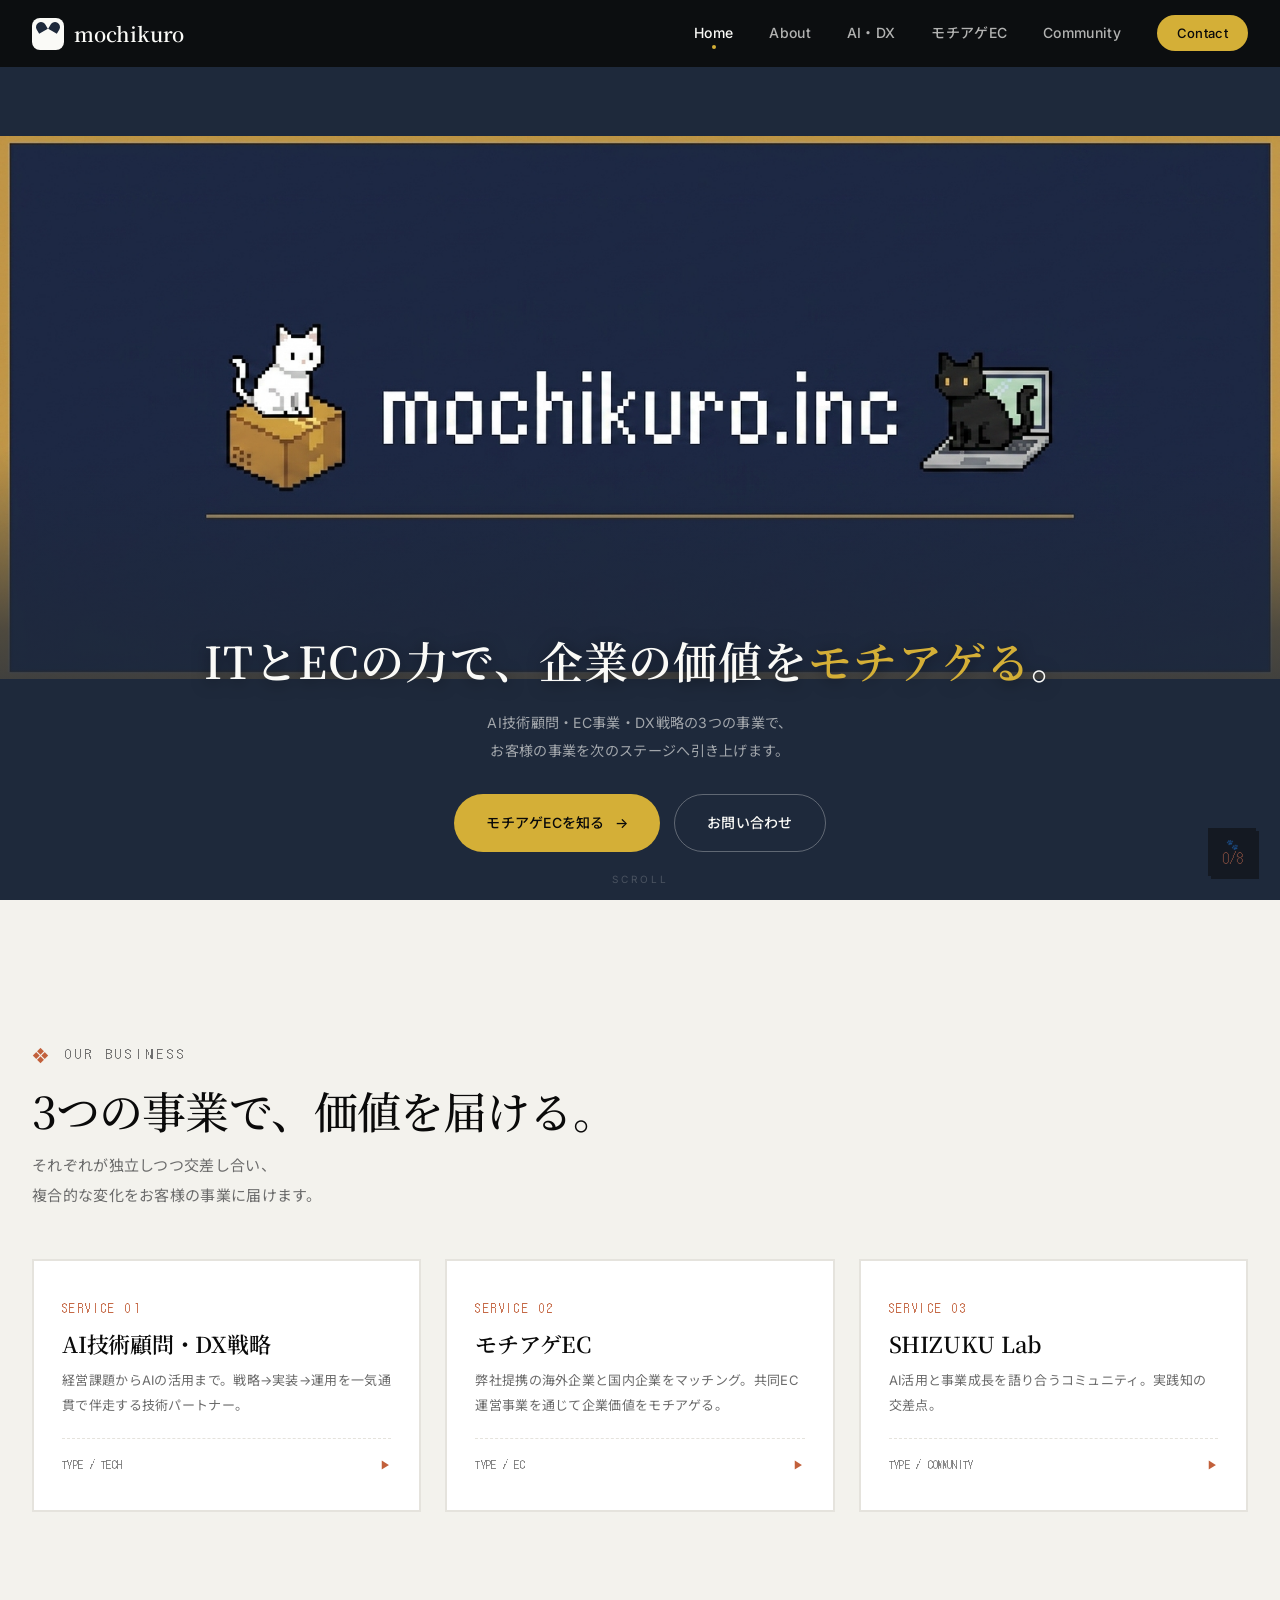
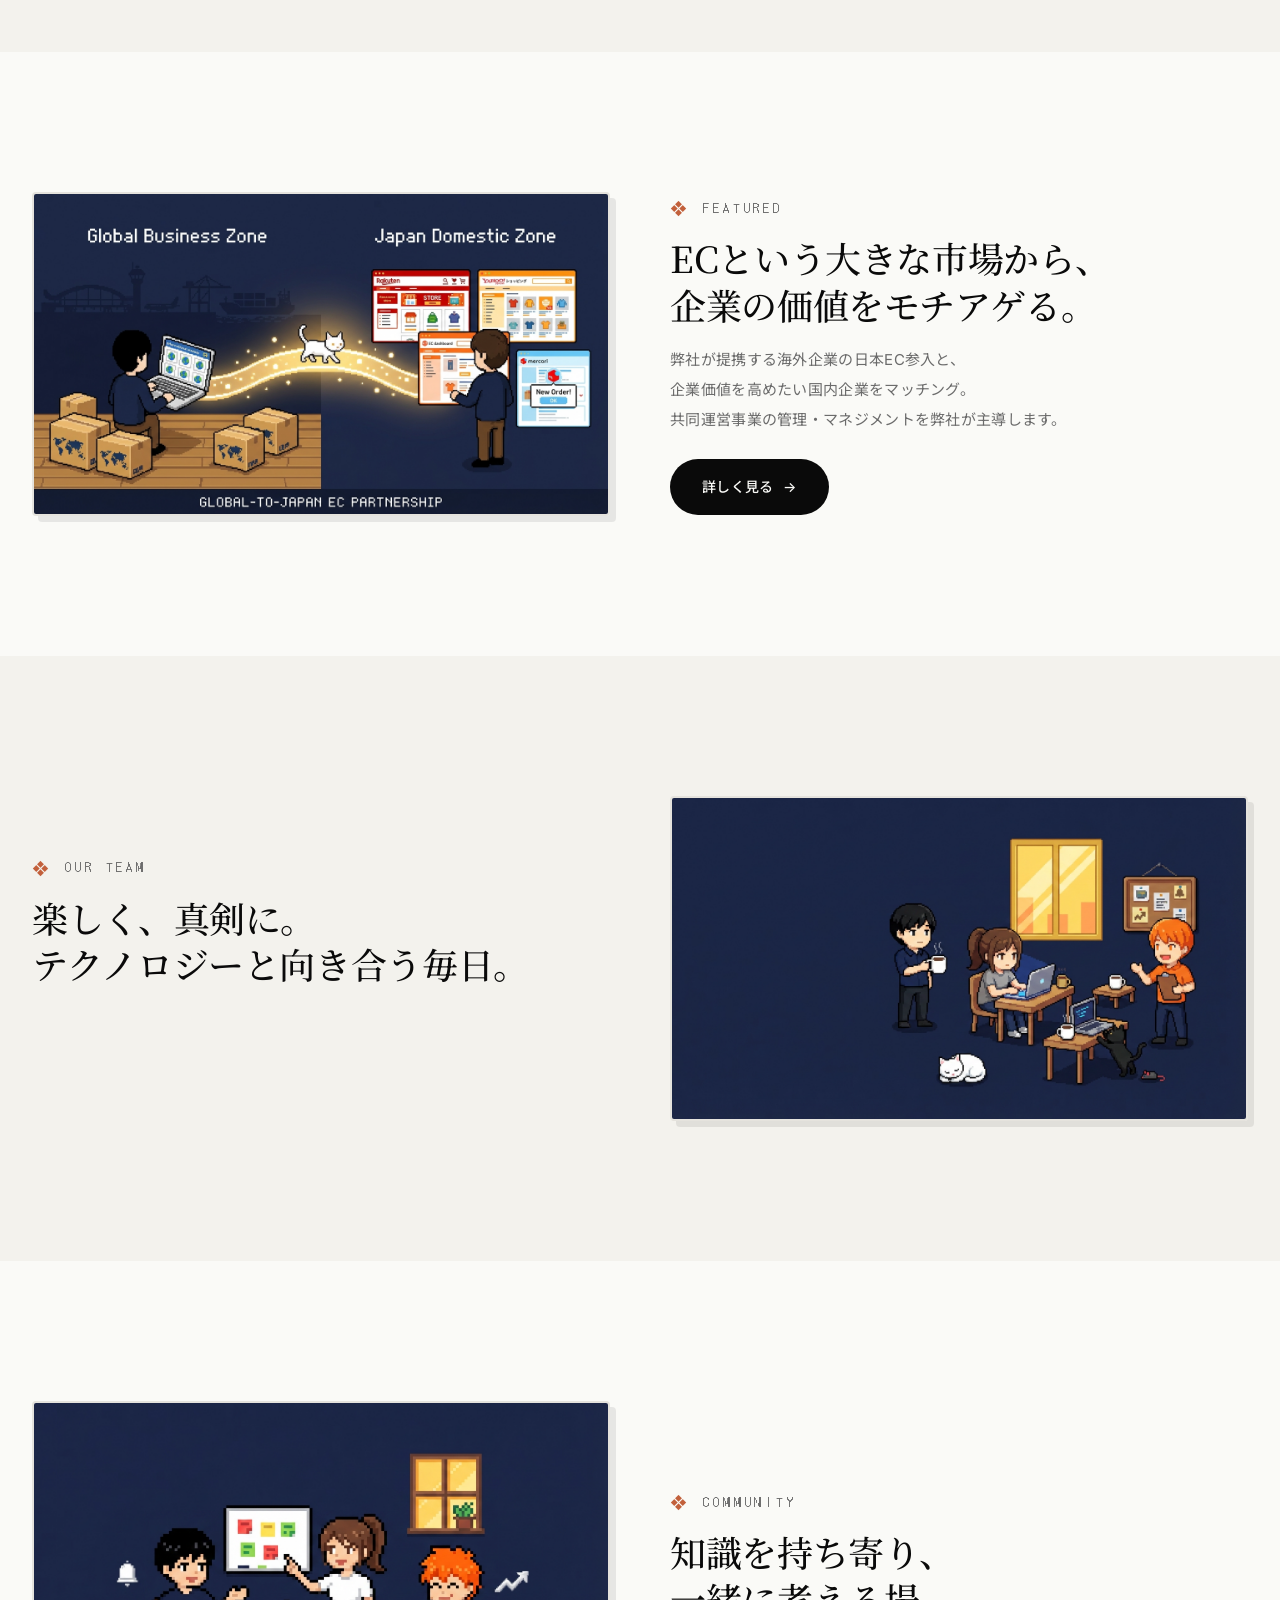
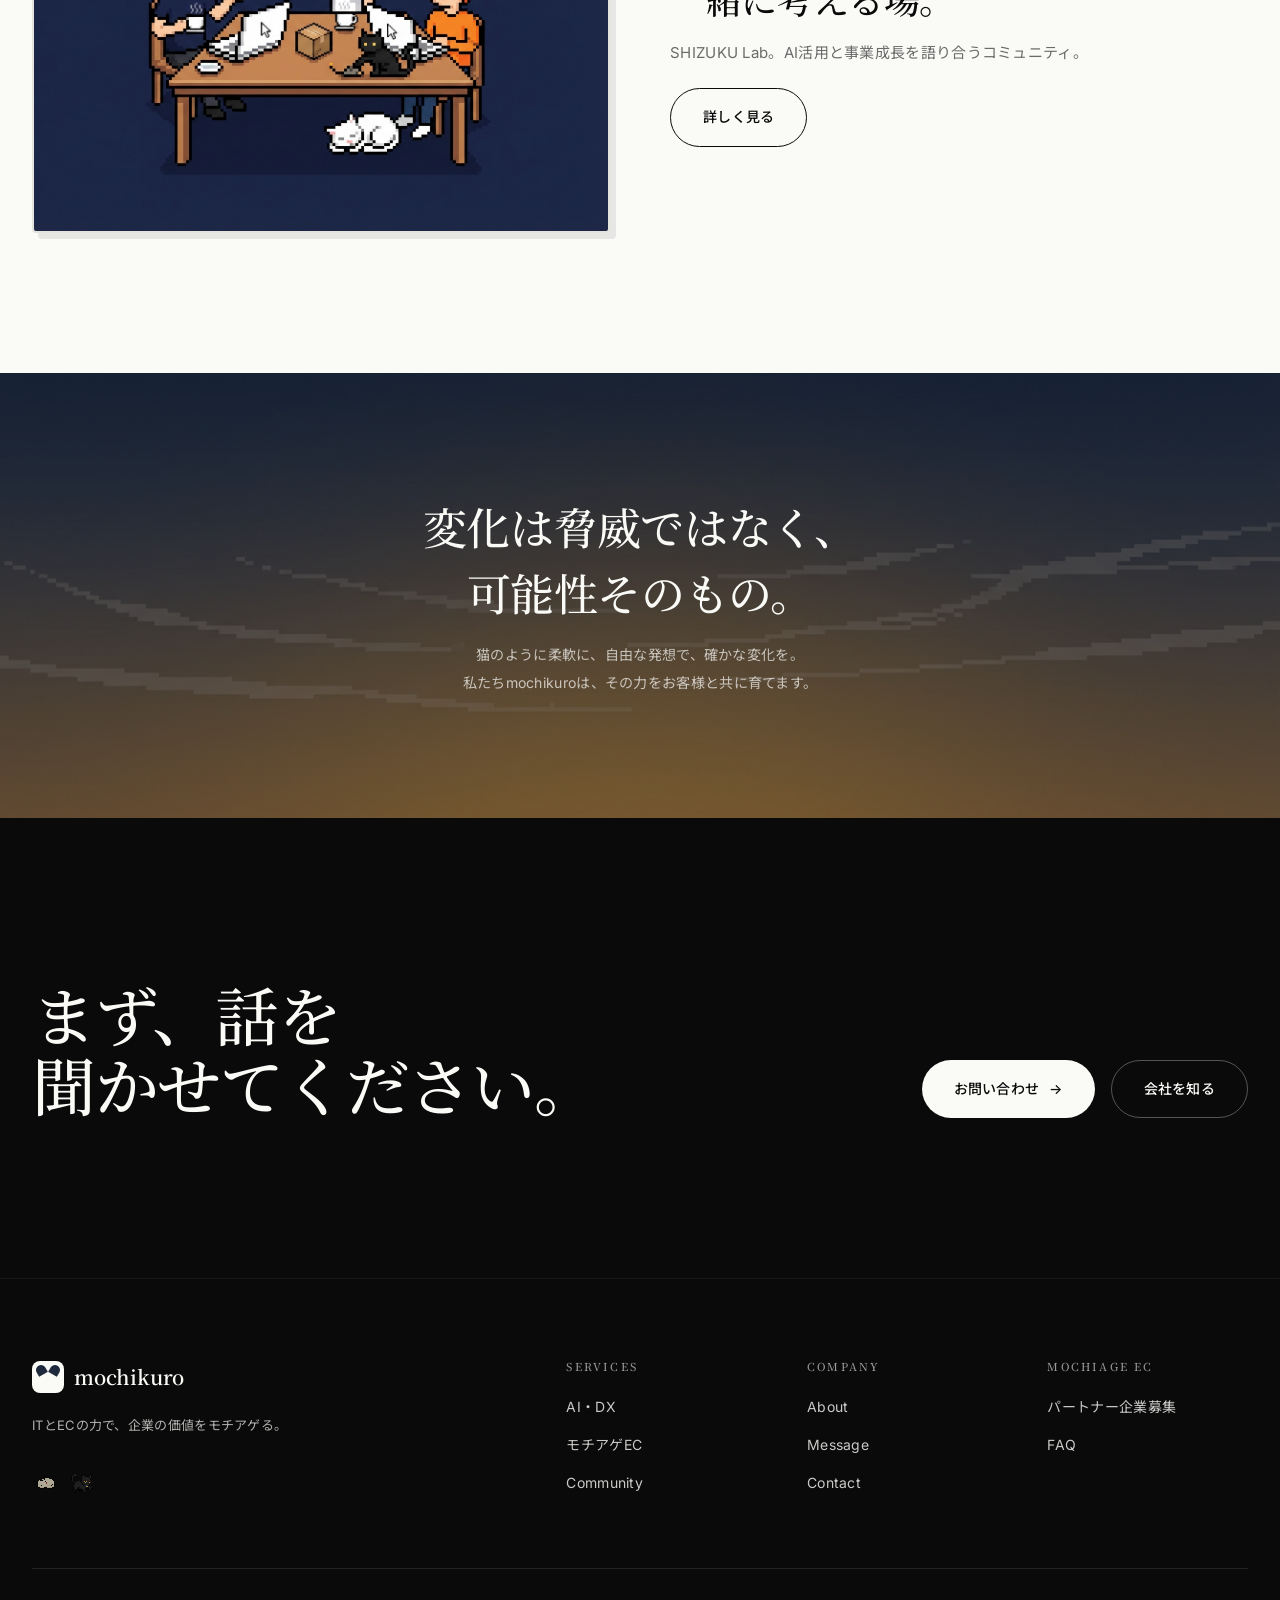
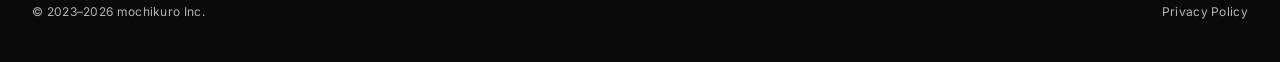
==== index.html @ 4824caad "Hero: full-screen background image, text at bottom with gradient fade - Hero image fills entire view" ====
<!DOCTYPE html>
<html lang="ja">
<head>
<meta charset="UTF-8">
<meta name="viewport" content="width=device-width,initial-scale=1">
<title>株式会社mochikuro ｜ ITとECの力で、企業の価値をモチアゲる</title>
<meta name="description" content="AI技術顧問、モチアゲEC、DX戦略。楽しく、確かに、企業の価値を引き上げるITパートナー。">

<link rel="preconnect" href="https://fonts.googleapis.com">
<link rel="preconnect" href="https://fonts.gstatic.com" crossorigin>
<link href="https://fonts.googleapis.com/css2?family=Inter:wght@400;500;600;700&family=Noto+Sans+JP:wght@400;500;700&family=Noto+Serif+JP:wght@500;600;700&family=DotGothic16&display=swap" rel="stylesheet">
<link rel="stylesheet" href="css/style.css">
<link rel="icon" href="data:image/svg+xml,%3Csvg xmlns='http://www.w3.org/2000/svg' viewBox='0 0 32 32' shape-rendering='crispEdges'%3E%3Crect width='32' height='32' rx='4' fill='%230a0a0a'/%3E%3Cg fill='%23f5f0e8'%3E%3Crect x='6' y='4' width='4' height='4'/%3E%3Crect x='22' y='4' width='4' height='4'/%3E%3Crect x='4' y='8' width='24' height='16'/%3E%3C/g%3E%3Cg fill='%23c2603b'%3E%3Crect x='10' y='12' width='3' height='3'/%3E%3Crect x='19' y='12' width='3' height='3'/%3E%3C/g%3E%3C/svg%3E">

<style>
/* Hero: 全画面背景 */
.top-hero {
  min-height: 100vh;
  position: relative;
  display: flex;
  align-items: flex-end;
  overflow: hidden;
}
.top-hero-bg {
  position: absolute;
  inset: 0;
  z-index: 0;
  background: #1e293b;
}
.top-hero-bg img {
  width: 100%;
  height: 100%;
  object-fit: contain;
  object-position: center 38%;
}
/* 下部だけグラデで暗くしてテキスト読めるように。画像中央は透明 */
.top-hero-fade {
  position: absolute;
  inset: 0;
  z-index: 1;
  background: linear-gradient(180deg,
    transparent 0%,
    transparent 50%,
    rgba(30,41,59,0.7) 70%,
    #1e293b 90%);
  pointer-events: none;
}
.top-hero-content {
  position: relative;
  z-index: 2;
  width: 100%;
  text-align: center;
  padding: 0 24px 48px;
}
@keyframes fadeIn {
  from { opacity: 0; transform: translateY(16px); }
  to { opacity: 1; transform: translateY(0); }
}
.top-hero-content h1 {
  font-family: var(--f-display);
  font-size: clamp(22px, 3.8vw, 44px);
  font-weight: 600;
  color: #fafaf7;
  line-height: 1.5;
  letter-spacing: 0.02em;
  margin-bottom: 16px;
  text-shadow: 0 2px 16px rgba(0,0,0,0.5);
  animation: fadeIn 1s ease-out 0.3s both;
}
.top-hero-content h1 em { font-style: normal; color: #d4af37; }
.top-hero-content p {
  font-size: clamp(12px, 1.1vw, 15px);
  color: rgba(250,250,247,0.6);
  line-height: 2;
  margin-bottom: 28px;
  animation: fadeIn 1s ease-out 0.5s both;
}
.top-hero-cta {
  display: flex;
  gap: 14px;
  justify-content: center;
  flex-wrap: wrap;
  animation: fadeIn 1s ease-out 0.7s both;
}
.top-scroll {
  position: absolute;
  bottom: 12px;
  left: 50%;
  transform: translateX(-50%);
  z-index: 2;
  font-size: 10px;
  letter-spacing: 0.3em;
  color: rgba(250,250,247,0.2);
  text-transform: uppercase;
}

/* Image card */
.img-card {
  border: 2px solid var(--c-line);
  border-radius: 4px;
  overflow: hidden;
  box-shadow: 6px 6px 0 rgba(0,0,0,0.08);
  transition: transform 0.3s ease, box-shadow 0.3s ease;
}
.img-card:hover {
  transform: translate(-3px, -3px);
  box-shadow: 9px 9px 0 rgba(0,0,0,0.12);
}
.img-card img { width: 100%; height: auto; display: block; }

/* Service cards */
.svc-grid {
  display: grid;
  grid-template-columns: repeat(auto-fit, minmax(300px, 1fr));
  gap: 24px;
  margin-top: 48px;
}
.svc-card {
  display: block;
  background: var(--c-surface);
  border: 2px solid var(--c-line);
  padding: 36px 28px;
  text-decoration: none;
  color: inherit;
  transition: all 0.3s ease;
}
.svc-card:hover {
  border-color: var(--c-ink);
  transform: translate(-4px, -4px);
  box-shadow: 4px 4px 0 var(--c-ink);
}
.svc-card-num {
  font-family: 'DotGothic16', monospace;
  font-size: 12px;
  letter-spacing: 0.2em;
  color: var(--c-warm);
  margin-bottom: 12px;
}
.svc-card h3 {
  font-size: 22px;
  font-weight: 600;
  margin-bottom: 10px;
}
.svc-card p {
  font-size: 13px;
  color: var(--c-muted);
  line-height: 1.9;
  margin-bottom: 20px;
}
.svc-card-footer {
  display: flex;
  justify-content: space-between;
  align-items: center;
  padding-top: 16px;
  border-top: 1px dashed var(--c-line);
  font-family: 'DotGothic16', monospace;
  font-size: 11px;
  color: var(--c-muted);
}
.svc-card-arrow { color: var(--c-warm); transition: transform 0.3s; }
.svc-card:hover .svc-card-arrow { transform: translateX(6px); }

@media (max-width: 600px) {
  .svc-grid { grid-template-columns: 1fr; }
  .top-hero-logo { max-width: 95%; }
}
</style>
</head>
<body class="page-home" data-stamp="home">

<header class="site-header">
  <div class="container">
    <a href="index.html" class="brand"><span class="brand-mark"></span><span>mochikuro</span></a>
    <button class="menu-toggle" aria-label="メニュー"><span></span><span></span><span></span></button>
    <ul class="nav-menu rpg-menu">
      <li><a href="index.html" class="active">Home</a></li>
      <li><a href="about.html">About</a></li>
      <li><a href="ai-dx.html">AI・DX</a></li>
      <li><a href="mochiage-ec/index.html">モチアゲEC</a></li>
      <li><a href="community.html">Community</a></li>
      <li><a href="contact.html" class="nav-cta">Contact</a></li>
    </ul>
  </div>
</header>

<!-- HERO -->
<section class="top-hero">
  <div class="top-hero-bg">
    <img src="assets/images/hero-main.jpg" alt="mochikuro.inc">
  </div>
  <div class="top-hero-fade"></div>
  <div class="top-hero-content">
    <h1>ITとECの力で、企業の価値を<em>モチアゲる</em>。</h1>
    <p>AI技術顧問・EC事業・DX戦略の3つの事業で、<br>お客様の事業を次のステージへ引き上げます。</p>
    <div class="top-hero-cta">
      <a href="mochiage-ec/index.html" class="btn btn-primary btn-arrow" style="background:#d4af37;color:#0a0a0a;">モチアゲECを知る</a>
      <a href="contact.html" class="btn btn-ghost" style="color:#fafaf7;border-color:rgba(250,250,247,0.3);">お問い合わせ</a>
    </div>
  </div>
  <div class="top-scroll">Scroll</div>
</section>

<!-- SERVICES -->
<section class="section" style="background: var(--c-bg-soft);">
  <div class="container">
    <div class="chapter-head reveal">Our Business</div>
    <h2 class="reveal d1" style="font-size: clamp(28px, 4vw, 44px); font-weight: 500; letter-spacing: -0.02em; margin-bottom: 12px;">
      3つの事業で、価値を届ける。
    </h2>
    <p class="reveal d2" style="color: var(--c-muted); max-width: 520px; line-height: 2;">
      それぞれが独立しつつ交差し合い、<br>複合的な変化をお客様の事業に届けます。
    </p>

    <div class="svc-grid">
      <a href="ai-dx.html" class="svc-card reveal">
        <div class="svc-card-num">SERVICE 01</div>
        <h3>AI技術顧問・DX戦略</h3>
        <p>経営課題からAIの活用まで。戦略→実装→運用を一気通貫で伴走する技術パートナー。</p>
        <div class="svc-card-footer">
          <span>TYPE / TECH</span>
          <span class="svc-card-arrow">▶</span>
        </div>
      </a>
      <a href="mochiage-ec/index.html" class="svc-card reveal d1">
        <div class="svc-card-num">SERVICE 02</div>
        <h3>モチアゲEC</h3>
        <p>弊社提携の海外企業と国内企業をマッチング。共同EC運営事業を通じて企業価値をモチアゲる。</p>
        <div class="svc-card-footer">
          <span>TYPE / EC</span>
          <span class="svc-card-arrow">▶</span>
        </div>
      </a>
      <a href="community.html" class="svc-card reveal d2">
        <div class="svc-card-num">SERVICE 03</div>
        <h3>SHIZUKU Lab</h3>
        <p>AI活用と事業成長を語り合うコミュニティ。実践知の交差点。</p>
        <div class="svc-card-footer">
          <span>TYPE / COMMUNITY</span>
          <span class="svc-card-arrow">▶</span>
        </div>
      </a>
    </div>
  </div>
</section>

<!-- モチアゲEC プレビュー -->
<section class="section">
  <div class="container">
    <div style="display: grid; grid-template-columns: 1fr 1fr; gap: 60px; align-items: center;">
      <div class="img-card reveal">
        <img src="assets/images/hero-ec.jpg" alt="モチアゲEC">
      </div>
      <div>
        <div class="chapter-head reveal">Featured</div>
        <h2 class="reveal d1" style="font-size: clamp(24px, 3.5vw, 36px); font-weight: 500; letter-spacing: -0.01em; margin-bottom: 16px;">
          ECという大きな市場から、<br>企業の価値をモチアゲる。
        </h2>
        <p class="reveal d2" style="color: var(--c-muted); line-height: 2; margin-bottom: 24px;">
          弊社が提携する海外企業の日本EC参入と、<br>
          企業価値を高めたい国内企業をマッチング。<br>
          共同運営事業の管理・マネジメントを弊社が主導します。
        </p>
        <a href="mochiage-ec/index.html" class="btn btn-primary btn-arrow reveal d3">詳しく見る</a>
      </div>
    </div>
  </div>
</section>

<!-- チーム -->
<section class="section" style="background: var(--c-bg-soft);">
  <div class="container">
    <div style="display: grid; grid-template-columns: 1fr 1fr; gap: 60px; align-items: center;">
      <div>
        <div class="chapter-head reveal">Our Team</div>
        <h2 class="reveal d1" style="font-size: clamp(24px, 3.5vw, 36px); font-weight: 500; margin-bottom: 16px;">
          楽しく、真剣に。<br>テクノロジーと向き合う毎日。
        </h2>
        <p class="reveal d2" style="color: var(--c-muted); line-height: 2;">
          AI、EC、DX。それぞれの専門性を持つメンバーが<br>
          1つのチームとして課題に取り組んでいます。
        </p>
      </div>
      <div class="img-card reveal d1">
        <img src="assets/images/section-ai.jpg" alt="チームの仕事風景">
      </div>
    </div>
  </div>
</section>

<!-- コミュニティ -->
<section class="section">
  <div class="container">
    <div style="display: grid; grid-template-columns: 1fr 1fr; gap: 60px; align-items: center;">
      <div class="img-card reveal">
        <img src="assets/images/section-community.jpg" alt="SHIZUKU Lab">
      </div>
      <div>
        <div class="chapter-head reveal">Community</div>
        <h2 class="reveal d1" style="font-size: clamp(24px, 3.5vw, 36px); font-weight: 500; margin-bottom: 16px;">
          知識を持ち寄り、<br>一緒に考える場。
        </h2>
        <p class="reveal d2" style="color: var(--c-muted); line-height: 2;">
          SHIZUKU Lab。AI活用と事業成長を語り合うコミュニティ。
        </p>
        <a href="community.html" class="btn btn-ghost reveal d3" style="margin-top: 20px;">詳しく見る</a>
      </div>
    </div>
  </div>
</section>

<!-- 理念 -->
<section style="position: relative; overflow: hidden; padding: 120px 0;">
  <div style="position: absolute; inset: 0;"><img src="assets/images/section-philosophy.jpg" alt="" style="width:100%;height:100%;object-fit:cover;"></div>
  <div style="position: absolute; inset: 0; background: rgba(10,10,10,0.5);"></div>
  <div class="container" style="position: relative; z-index: 1; text-align: center; max-width: 640px;">
    <h2 class="reveal" style="font-family: var(--f-display); font-size: clamp(24px, 4vw, 44px); font-weight: 500; color: #fafaf7; line-height: 1.5; margin-bottom: 16px;">
      変化は脅威ではなく、<br>可能性そのもの。
    </h2>
    <p class="reveal d1" style="color: rgba(250,250,247,0.7); line-height: 2; font-size: clamp(13px, 1.1vw, 15px);">
      猫のように柔軟に、自由な発想で、確かな変化を。<br>
      私たちmochikuroは、その力をお客様と共に育てます。
    </p>
  </div>
</section>

<!-- CTA -->
<section class="cta">
  <div class="container">
    <div class="cta-grid">
      <h2 class="reveal">まず、話を<br>聞かせてください。</h2>
      <div class="cta-buttons reveal d1">
        <a href="contact.html" class="btn btn-primary btn-arrow">お問い合わせ</a>
        <a href="about.html" class="btn btn-ghost">会社を知る</a>
      </div>
    </div>
  </div>
</section>

<!-- FOOTER -->
<footer class="site-footer">
  <div class="container">
    <div class="footer-grid">
      <div class="footer-brand">
        <a href="index.html" class="brand"><span class="brand-mark"></span><span>mochikuro</span></a>
        <p>ITとECの力で、企業の価値をモチアゲる。</p>
        <div class="ft-cats" style="display: flex; gap: 8px; opacity: 0.7; margin-top: 12px;">
          <img src="assets/images/cat-white.png" alt="" style="width: 28px; height: 28px; image-rendering: pixelated;">
          <img src="assets/images/cat-black.png" alt="" style="width: 28px; height: 28px; image-rendering: pixelated;">
        </div>
      </div>
      <nav class="footer-nav">
        <div><h4>Services</h4><ul class="rpg-menu"><li><a href="ai-dx.html">AI・DX</a></li><li><a href="mochiage-ec/index.html">モチアゲEC</a></li><li><a href="community.html">Community</a></li></ul></div>
        <div><h4>Company</h4><ul class="rpg-menu"><li><a href="about.html">About</a></li><li><a href="ceo.html">Message</a></li><li><a href="contact.html">Contact</a></li></ul></div>
        <div><h4>Mochiage EC</h4><ul class="rpg-menu"><li><a href="mochiage-ec/for-owners.html">パートナー企業募集</a></li><li><a href="mochiage-ec/faq.html">FAQ</a></li></ul></div>
      </nav>
    </div>
    <div class="footer-bottom"><div>© 2023–2026 mochikuro Inc.</div><div><a href="privacy.html">Privacy Policy</a></div></div>
  </div>
</footer>

<script src="js/main.js"></script>
</body>
</html>
---- css/style.css ----
/* ============================================================
   mochikuro Corporate Site - Design System v2
   洗練されたモダン × 日本の余白感
   ============================================================ */

:root {
  /* カラー: 静かな日本のモダン */
  --c-bg: #fafaf7;              /* 生成り */
  --c-bg-soft: #f3f2ed;
  --c-surface: #ffffff;
  --c-ink: #0a0a0a;              /* 墨 */
  --c-graphite: #2d2d2d;
  --c-muted: #6b6b6b;
  --c-line: #e5e3dd;
  --c-accent: #1a365d;           /* 深い藍 */
  --c-accent-bright: #2563eb;    /* 鮮明な青 */
  --c-gold: #a87f3c;              /* 落ち着いた金 */
  --c-warm: #c2603b;              /* 温かい朱 */

  /* タイポ */
  --f-sans: 'Inter', 'Noto Sans JP', sans-serif;
  --f-serif: 'Noto Serif JP', 'Times New Roman', serif;
  --f-display: 'Noto Serif JP', serif;

  /* サイズ */
  --container: 1280px;
  --container-narrow: 960px;

  /* motion */
  --ease: cubic-bezier(0.25, 0.1, 0.25, 1);
  --ease-out: cubic-bezier(0.16, 1, 0.3, 1);
}

/* ============================================================
   Reset
   ============================================================ */

*, *::before, *::after { box-sizing: border-box; margin: 0; padding: 0; }
html { scroll-behavior: smooth; -webkit-font-smoothing: antialiased; }
body {
  font-family: var(--f-sans);
  color: var(--c-ink);
  background: var(--c-bg);
  line-height: 1.75;
  font-size: 15px;
  letter-spacing: 0.02em;
  overflow-x: hidden;
}
img, svg, video { max-width: 100%; display: block; }
a { color: inherit; text-decoration: none; transition: color 0.3s var(--ease); }
button { font-family: inherit; cursor: pointer; }

h1, h2, h3, h4 {
  font-family: var(--f-display);
  font-weight: 600;
  line-height: 1.3;
  letter-spacing: -0.01em;
  color: var(--c-ink);
}

/* ============================================================
   Layout
   ============================================================ */

.container { max-width: var(--container); margin: 0 auto; padding: 0 32px; }
.container-narrow { max-width: var(--container-narrow); margin: 0 auto; padding: 0 32px; }

.section { padding: 140px 0; position: relative; }
.section-sm { padding: 80px 0; }

/* Section label (small cap letters) */
.eyebrow {
  display: inline-block;
  font-size: 11px;
  font-weight: 600;
  letter-spacing: 0.3em;
  text-transform: uppercase;
  color: var(--c-muted);
  margin-bottom: 20px;
  position: relative;
  padding-left: 32px;
}
.eyebrow::before {
  content: '';
  position: absolute;
  left: 0;
  top: 50%;
  width: 20px;
  height: 1px;
  background: var(--c-ink);
}

.h-display {
  font-size: clamp(32px, 5vw, 64px);
  line-height: 1.15;
  letter-spacing: -0.02em;
  margin-bottom: 24px;
}

.h-lead {
  font-size: clamp(16px, 1.4vw, 18px);
  color: var(--c-muted);
  max-width: 560px;
  line-height: 1.9;
}

/* ============================================================
   Header / Navigation
   ============================================================ */

.site-header {
  position: fixed;
  top: 0; left: 0; right: 0;
  z-index: 100;
  transition: all 0.4s var(--ease);
  padding: 16px 0;
  background: rgba(10, 10, 10, 0.85);
  backdrop-filter: blur(16px);
  -webkit-backdrop-filter: blur(16px);
}
.site-header.scrolled {
  background: rgba(10, 10, 10, 0.95);
  padding: 10px 0;
  box-shadow: 0 1px 0 rgba(255, 255, 255, 0.06);
}
.site-header .container {
  display: flex;
  align-items: center;
  justify-content: space-between;
  position: relative;
}


.brand {
  display: flex;
  align-items: center;
  gap: 10px;
  font-family: var(--f-display);
  font-size: 20px;
  font-weight: 600;
  letter-spacing: -0.01em;
  color: #fafaf7;
}
.brand-mark {
  width: 32px;
  height: 32px;
  border-radius: 8px;
  background: #fafaf7;
  display: flex;
  align-items: center;
  justify-content: center;
  overflow: hidden;
  position: relative;
}
.brand-mark::before,
.brand-mark::after {
  content: '';
  position: absolute;
  width: 10px;
  height: 10px;
  top: 4px;
  border-radius: 50% 50% 0 0;
  background: #1e293b;
}
.brand-mark::before { left: 4px; transform: rotate(-30deg); }
.brand-mark::after { right: 4px; transform: rotate(30deg); }

.nav-menu {
  display: flex;
  gap: 36px;
  list-style: none;
  align-items: center;
  font-size: 14px;
}
.nav-menu a {
  color: rgba(250, 250, 247, 0.7);
  font-weight: 500;
  position: relative;
  padding: 8px 0;
  transition: color 0.3s;
}
.nav-menu a:hover { color: #fafaf7; }
.nav-menu a.active { color: #fafaf7; }
.nav-menu a.active::after {
  content: '';
  position: absolute;
  bottom: 0; left: 50%;
  width: 4px; height: 4px;
  background: #d4af37;
  border-radius: 50%;
  transform: translateX(-50%);
}
.nav-cta {
  padding: 10px 20px !important;
  background: #d4af37;
  color: #0a0a0a !important;
  border-radius: 100px;
  font-size: 13px;
  font-weight: 600;
  transition: all 0.3s var(--ease) !important;
}
.nav-cta:hover {
  background: #c2603b;
  color: #fafaf7 !important;
  transform: translateY(-1px);
}
.nav-cta.active::after { display: none; }

.menu-toggle {
  display: none;
  background: none;
  border: none;
  width: 40px; height: 40px;
  flex-direction: column;
  justify-content: center;
  gap: 5px;
  padding: 0;
}
.menu-toggle span {
  display: block;
  width: 22px; height: 1.5px;
  background: #fafaf7;
  margin-left: auto;
  transition: all 0.3s var(--ease);
}

/* ============================================================
   Hero (v2)
   ============================================================ */

.hero-v2 {
  min-height: 100vh;
  position: relative;
  display: flex;
  align-items: center;
  padding: 120px 0 80px;
  overflow: hidden;
  background: var(--c-bg);
}

/* Animated gradient mesh background */
.hero-bg {
  position: absolute;
  inset: 0;
  z-index: 0;
  overflow: hidden;
}
.hero-bg::before {
  content: '';
  position: absolute;
  inset: -30%;
  background:
    radial-gradient(circle at 20% 30%, rgba(26, 54, 93, 0.12) 0%, transparent 45%),
    radial-gradient(circle at 80% 70%, rgba(168, 127, 60, 0.1) 0%, transparent 45%),
    radial-gradient(circle at 50% 50%, rgba(37, 99, 235, 0.05) 0%, transparent 50%);
  animation: meshMove 20s ease-in-out infinite alternate;
  filter: blur(40px);
}
.hero-bg::after {
  content: '';
  position: absolute;
  inset: 0;
  background: url("data:image/svg+xml;utf8,<svg xmlns='http://www.w3.org/2000/svg' width='100' height='100'><filter id='n'><feTurbulence baseFrequency='0.9' numOctaves='3'/></filter><rect width='100' height='100' filter='url(%23n)' opacity='0.4'/></svg>");
  opacity: 0.4;
  mix-blend-mode: multiply;
  pointer-events: none;
}

@keyframes meshMove {
  0% { transform: translate(0, 0) rotate(0deg); }
  50% { transform: translate(-5%, 3%) rotate(1deg); }
  100% { transform: translate(3%, -3%) rotate(-1deg); }
}

.hero-v2 .container {
  position: relative;
  z-index: 2;
  display: grid;
  grid-template-columns: 1fr auto;
  gap: 80px;
  align-items: center;
}

.hero-text {
  max-width: 720px;
}

.hero-catch {
  font-family: var(--f-display);
  font-size: clamp(40px, 7vw, 88px);
  line-height: 1.1;
  letter-spacing: -0.03em;
  font-weight: 600;
  margin-bottom: 32px;
}
.hero-catch .line { display: block; overflow: hidden; }
.hero-catch .word {
  display: inline-block;
  transform: translateY(100%);
  animation: heroUp 0.9s var(--ease-out) forwards;
}
.hero-catch .word.d1 { animation-delay: 0.1s; }
.hero-catch .word.d2 { animation-delay: 0.25s; }
.hero-catch .word.d3 { animation-delay: 0.4s; }
.hero-catch em {
  font-style: normal;
  color: var(--c-warm);
  position: relative;
}
.hero-catch em::after {
  content: '';
  position: absolute;
  left: 0; right: 0; bottom: -4px;
  height: 2px;
  background: currentColor;
  transform: scaleX(0);
  transform-origin: left;
  animation: lineIn 1s var(--ease-out) 1.3s forwards;
}

@keyframes heroUp {
  to { transform: translateY(0); }
}
@keyframes lineIn {
  to { transform: scaleX(1); }
}

.hero-sub {
  font-size: clamp(14px, 1.3vw, 17px);
  color: var(--c-muted);
  line-height: 1.9;
  max-width: 520px;
  opacity: 0;
  animation: fadeUp 1s var(--ease-out) 0.8s forwards;
}

@keyframes fadeUp {
  from { opacity: 0; transform: translateY(20px); }
  to { opacity: 1; transform: translateY(0); }
}

.hero-cta {
  display: flex;
  gap: 16px;
  margin-top: 48px;
  opacity: 0;
  animation: fadeUp 1s var(--ease-out) 1s forwards;
}

/* Hero accent visual (subtle cat silhouettes in corner) */
.hero-mark {
  position: relative;
  width: 280px;
  height: 280px;
  opacity: 0;
  animation: markIn 1.4s var(--ease-out) 0.5s forwards;
}
.hero-mark-circle {
  position: absolute;
  inset: 0;
  border-radius: 50%;
  background: linear-gradient(135deg, #1a365d 0%, #0a0a0a 100%);
  overflow: hidden;
}
.hero-mark-circle::before {
  content: '';
  position: absolute;
  inset: 0;
  background: radial-gradient(circle at 30% 30%, rgba(255,255,255,0.1) 0%, transparent 50%);
}
.hero-mark .cat {
  position: absolute;
  color: var(--c-bg);
}
.hero-mark .cat.omochi {
  bottom: 30px; left: 40px;
  width: 90px; height: 90px;
  color: #fafaf7;
}
.hero-mark .cat.kuro {
  bottom: 30px; right: 40px;
  width: 90px; height: 90px;
  color: #2a2a2a;
}

@keyframes markIn {
  from { opacity: 0; transform: scale(0.9) rotate(-5deg); }
  to { opacity: 1; transform: scale(1) rotate(0); }
}

.hero-scroll {
  position: absolute;
  bottom: 32px;
  left: 50%;
  transform: translateX(-50%);
  font-size: 10px;
  letter-spacing: 0.3em;
  color: var(--c-muted);
  text-transform: uppercase;
  z-index: 3;
}
.hero-scroll::after {
  content: '';
  display: block;
  width: 1px; height: 40px;
  background: var(--c-muted);
  margin: 12px auto 0;
  animation: scrollPulse 2s ease-in-out infinite;
}
@keyframes scrollPulse {
  0%, 100% { transform: scaleY(1); opacity: 0.5; }
  50% { transform: scaleY(1.3); opacity: 1; }
}

/* ============================================================
   Buttons
   ============================================================ */

.btn {
  display: inline-flex;
  align-items: center;
  justify-content: center;
  gap: 10px;
  padding: 16px 32px;
  font-size: 14px;
  font-weight: 500;
  letter-spacing: 0.02em;
  border: none;
  border-radius: 100px;
  cursor: pointer;
  transition: all 0.3s var(--ease);
  text-align: center;
  font-family: inherit;
  white-space: nowrap;
}
.btn-primary {
  background: var(--c-ink);
  color: var(--c-bg);
}
.btn-primary:hover {
  background: var(--c-accent-bright);
  transform: translateY(-2px);
  box-shadow: 0 10px 30px rgba(37, 99, 235, 0.3);
}
.btn-ghost {
  background: transparent;
  color: var(--c-ink);
  border: 1.5px solid var(--c-ink);
}
.btn-ghost:hover {
  background: var(--c-ink);
  color: var(--c-bg);
}
.btn-arrow::after {
  content: '→';
  transition: transform 0.3s var(--ease);
}
.btn:hover .btn-arrow::after,
.btn-arrow:hover::after { transform: translateX(4px); }

/* ============================================================
   Section: Philosophy
   ============================================================ */

.philosophy {
  background: var(--c-bg);
  padding: 160px 0;
}
.philosophy-grid {
  display: grid;
  grid-template-columns: 1fr 1fr;
  gap: 120px;
  align-items: center;
}
.philosophy-quote {
  font-family: var(--f-display);
  font-size: clamp(28px, 3.5vw, 48px);
  line-height: 1.5;
  letter-spacing: -0.02em;
  font-weight: 500;
}
.philosophy-quote em {
  font-style: normal;
  color: var(--c-warm);
  display: block;
  margin: 16px 0;
}
.philosophy-body p {
  color: var(--c-muted);
  line-height: 2;
  margin-bottom: 20px;
}

/* ============================================================
   Section: Our Business (Services)
   ============================================================ */

.services {
  background: var(--c-ink);
  color: var(--c-bg);
  padding: 160px 0;
}
.services h2, .services .eyebrow { color: var(--c-bg); }
.services .eyebrow { color: rgba(255,255,255,0.6); }
.services .eyebrow::before { background: var(--c-bg); }
.services-intro {
  display: grid;
  grid-template-columns: 1fr 1fr;
  gap: 80px;
  margin-bottom: 80px;
}
.services-intro p {
  color: rgba(250, 250, 247, 0.7);
  font-size: 17px;
  line-height: 1.9;
  max-width: 520px;
}

.service-list {
  display: grid;
  gap: 1px;
  background: rgba(255,255,255,0.1);
}
.service-item {
  display: grid;
  grid-template-columns: 1fr 3fr 1fr;
  gap: 40px;
  padding: 48px 0;
  background: var(--c-ink);
  align-items: start;
  transition: padding 0.4s var(--ease);
  cursor: pointer;
}
.service-item:hover {
  padding-left: 20px;
}
.service-num {
  font-family: var(--f-display);
  font-size: 14px;
  color: rgba(255,255,255,0.4);
  letter-spacing: 0.2em;
}
.service-content h3 {
  color: var(--c-bg);
  font-size: clamp(24px, 3vw, 40px);
  font-weight: 500;
  letter-spacing: -0.01em;
  margin-bottom: 12px;
}
.service-content p {
  color: rgba(250, 250, 247, 0.6);
  font-size: 15px;
  line-height: 1.9;
  max-width: 560px;
}
.service-link {
  align-self: center;
  justify-self: end;
  font-size: 13px;
  color: rgba(250, 250, 247, 0.7);
  display: inline-flex;
  align-items: center;
  gap: 8px;
}
.service-link::after {
  content: '→';
  transition: transform 0.3s;
}
.service-item:hover .service-link::after { transform: translateX(6px); }
.service-item:hover .service-link { color: var(--c-bg); }

/* ============================================================
   Section: Cat Philosophy (猫の哲学)
   ============================================================ */

.cat-philosophy {
  background: var(--c-bg-soft);
  padding: 160px 0;
  position: relative;
  overflow: hidden;
}
.cat-philosophy-grid {
  display: grid;
  grid-template-columns: repeat(auto-fit, minmax(240px, 1fr));
  gap: 40px;
  margin-top: 60px;
}
.cat-trait {
  padding: 40px 0;
  border-top: 1px solid var(--c-line);
}
.cat-trait .num {
  font-size: 12px;
  letter-spacing: 0.2em;
  color: var(--c-muted);
  margin-bottom: 16px;
}
.cat-trait h3 {
  font-size: 24px;
  font-weight: 500;
  margin-bottom: 12px;
  letter-spacing: -0.01em;
}
.cat-trait p {
  color: var(--c-muted);
  font-size: 14px;
  line-height: 1.9;
}

/* Subtle floating cat silhouette */
.cat-philosophy-bg {
  position: absolute;
  right: -100px;
  bottom: -100px;
  width: 500px;
  height: 500px;
  opacity: 0.04;
  color: var(--c-ink);
  pointer-events: none;
}

/* ============================================================
   Section: Stats (数値)
   ============================================================ */

.stats {
  padding: 120px 0;
  background: var(--c-bg);
}
.stats-grid {
  display: grid;
  grid-template-columns: repeat(auto-fit, minmax(200px, 1fr));
  gap: 40px;
  text-align: left;
}
.stat {
  padding: 32px 0;
  border-top: 1px solid var(--c-line);
}
.stat-num {
  font-family: var(--f-display);
  font-size: clamp(40px, 5vw, 72px);
  font-weight: 600;
  letter-spacing: -0.02em;
  line-height: 1;
  margin-bottom: 8px;
}
.stat-num .unit {
  font-size: 0.4em;
  color: var(--c-muted);
  margin-left: 4px;
}
.stat-label {
  font-size: 13px;
  color: var(--c-muted);
  letter-spacing: 0.05em;
}

/* ============================================================
   CTA
   ============================================================ */

.cta {
  padding: 160px 0;
  background: var(--c-ink);
  color: var(--c-bg);
  position: relative;
  overflow: hidden;
}
.cta-grid {
  display: grid;
  grid-template-columns: 2fr 1fr;
  gap: 60px;
  align-items: end;
}
.cta h2 {
  color: var(--c-bg);
  font-size: clamp(32px, 5vw, 72px);
  line-height: 1.1;
  letter-spacing: -0.02em;
  font-weight: 500;
}
.cta-buttons {
  display: flex;
  gap: 16px;
  justify-content: flex-end;
  flex-wrap: wrap;
}
.cta .btn-primary {
  background: var(--c-bg);
  color: var(--c-ink);
}
.cta .btn-primary:hover {
  background: var(--c-accent-bright);
  color: var(--c-bg);
}
.cta .btn-ghost {
  color: var(--c-bg);
  border-color: rgba(255,255,255,0.3);
}
.cta .btn-ghost:hover {
  background: var(--c-bg);
  color: var(--c-ink);
  border-color: var(--c-bg);
}

/* ============================================================
   Footer
   ============================================================ */

.site-footer {
  background: var(--c-ink);
  color: rgba(250, 250, 247, 0.7);
  padding: 80px 0 40px;
  border-top: 1px solid rgba(255,255,255,0.06);
}
.footer-grid {
  display: grid;
  grid-template-columns: 2fr 3fr;
  gap: 80px;
  margin-bottom: 60px;
}
.footer-brand {
  display: flex;
  flex-direction: column;
  gap: 20px;
}
.footer-brand .brand { color: #fafaf7; }
.footer-brand p { font-size: 13px; max-width: 320px; }
.footer-nav {
  display: grid;
  grid-template-columns: repeat(3, 1fr);
  gap: 40px;
}
.footer-nav h4 {
  color: var(--c-bg);
  font-size: 11px;
  letter-spacing: 0.2em;
  text-transform: uppercase;
  margin-bottom: 20px;
  opacity: 0.6;
  font-weight: 500;
}
.footer-nav ul { list-style: none; }
.footer-nav li { margin-bottom: 12px; }
.footer-nav a {
  font-size: 14px;
  color: rgba(250, 250, 247, 0.8);
  transition: color 0.3s;
}
.footer-nav a:hover { color: var(--c-bg); }
.footer-bottom {
  padding-top: 32px;
  border-top: 1px solid rgba(255,255,255,0.1);
  display: flex;
  justify-content: space-between;
  font-size: 12px;
}

/* Subtle cat cameo in footer */
.footer-cats {
  display: flex;
  gap: 6px;
  align-items: center;
  opacity: 0.3;
}
.footer-cats svg {
  width: 20px;
  height: 20px;
  color: currentColor;
}

/* ============================================================
   Page hero (sub pages)
   ============================================================ */

.page-hero-v2 {
  padding: 180px 0 100px;
  background: var(--c-bg-soft);
  position: relative;
  overflow: hidden;
}
.page-hero-v2::before {
  content: '';
  position: absolute;
  inset: 0;
  background: url("data:image/svg+xml;utf8,<svg xmlns='http://www.w3.org/2000/svg' width='100' height='100'><filter id='n'><feTurbulence baseFrequency='0.9' numOctaves='3'/></filter><rect width='100' height='100' filter='url(%23n)' opacity='0.3'/></svg>");
  opacity: 0.3;
  pointer-events: none;
}
.page-hero-v2 .container { position: relative; z-index: 2; }
.page-hero-v2 .eyebrow { color: var(--c-muted); }
.page-hero-v2 h1 {
  font-size: clamp(36px, 6vw, 80px);
  line-height: 1.1;
  letter-spacing: -0.03em;
  margin-bottom: 20px;
  font-weight: 500;
  max-width: 900px;
}
.page-hero-v2 .lead {
  font-size: clamp(16px, 1.4vw, 20px);
  color: var(--c-muted);
  max-width: 640px;
  line-height: 1.8;
}

/* ============================================================
   Content
   ============================================================ */

.content { padding: 120px 0; }
.content-narrow { max-width: 760px; margin: 0 auto; }
.content-narrow h2 {
  font-size: clamp(24px, 3vw, 36px);
  margin: 80px 0 24px;
  letter-spacing: -0.01em;
  font-weight: 500;
}
.content-narrow h2:first-child { margin-top: 0; }
.content-narrow h3 {
  font-size: 20px;
  margin: 40px 0 16px;
  font-weight: 500;
}
.content-narrow p { margin-bottom: 20px; line-height: 2; color: var(--c-graphite); }
.content-narrow ul, .content-narrow ol { margin: 20px 0 20px 24px; }
.content-narrow li { margin-bottom: 8px; line-height: 1.9; color: var(--c-graphite); }

/* Tables */
.data-table {
  width: 100%;
  border-collapse: collapse;
  margin: 32px 0;
  font-size: 14px;
}
.data-table th,
.data-table td {
  padding: 20px 0;
  text-align: left;
  border-bottom: 1px solid var(--c-line);
  vertical-align: top;
}
.data-table th {
  width: 200px;
  font-weight: 500;
  color: var(--c-muted);
  font-size: 13px;
  letter-spacing: 0.05em;
}
.data-table td { color: var(--c-graphite); }

/* Info cards */
.card {
  background: var(--c-surface);
  padding: 40px;
  border: 1px solid var(--c-line);
  border-radius: 4px;
  transition: all 0.3s var(--ease);
}
.card:hover {
  border-color: var(--c-ink);
  transform: translateY(-4px);
  box-shadow: 0 30px 60px -20px rgba(0,0,0,0.1);
}

/* ============================================================
   Rank cards (for agencies)
   ============================================================ */

.rank-grid {
  display: grid;
  grid-template-columns: repeat(auto-fit, minmax(280px, 1fr));
  gap: 24px;
  margin: 48px 0;
}
.rank-card {
  position: relative;
  background: var(--c-surface);
  padding: 48px 32px;
  border: 1px solid var(--c-line);
  border-radius: 4px;
  transition: all 0.3s var(--ease);
}
.rank-card:hover { transform: translateY(-6px); box-shadow: 0 30px 60px -20px rgba(0,0,0,0.1); }
.rank-card.featured {
  background: var(--c-ink);
  color: var(--c-bg);
  border-color: var(--c-ink);
}
.rank-card.featured h3, .rank-card.featured .rank-price { color: var(--c-bg); }
.rank-name {
  font-size: 11px;
  letter-spacing: 0.3em;
  text-transform: uppercase;
  color: var(--c-muted);
  margin-bottom: 12px;
}
.rank-card.featured .rank-name { color: rgba(250,250,247,0.6); }
.rank-card h3 {
  font-size: 28px;
  font-weight: 500;
  margin-bottom: 8px;
  letter-spacing: -0.01em;
}
.rank-qualification {
  font-size: 13px;
  color: var(--c-muted);
  margin-bottom: 32px;
  padding-bottom: 24px;
  border-bottom: 1px solid var(--c-line);
}
.rank-card.featured .rank-qualification { color: rgba(250,250,247,0.6); border-color: rgba(255,255,255,0.1); }
.rank-price {
  font-family: var(--f-display);
  font-size: 32px;
  font-weight: 500;
  margin-bottom: 24px;
  letter-spacing: -0.01em;
}
.rank-price .unit { font-size: 0.5em; color: var(--c-muted); }
.rank-card.featured .rank-price .unit { color: rgba(250,250,247,0.5); }
.rank-features { list-style: none; }
.rank-features li {
  font-size: 14px;
  padding: 8px 0 8px 24px;
  position: relative;
  color: var(--c-graphite);
  line-height: 1.7;
}
.rank-card.featured .rank-features li { color: rgba(250,250,247,0.8); }
.rank-features li::before {
  content: '';
  position: absolute;
  left: 0; top: 14px;
  width: 12px; height: 1px;
  background: var(--c-ink);
}
.rank-card.featured .rank-features li::before { background: var(--c-bg); }
.rank-bonus {
  margin-top: 24px;
  padding: 16px;
  background: var(--c-bg-soft);
  border-radius: 4px;
  font-size: 13px;
  text-align: center;
}
.rank-card.featured .rank-bonus { background: rgba(255,255,255,0.08); color: var(--c-bg); }

/* ============================================================
   Contact form
   ============================================================ */

.form {
  max-width: 720px;
  margin: 0 auto;
}
.form-row {
  display: grid;
  grid-template-columns: 1fr 1fr;
  gap: 20px;
}
.form-group { margin-bottom: 28px; }
.form-label {
  display: block;
  font-size: 13px;
  font-weight: 500;
  margin-bottom: 10px;
  color: var(--c-graphite);
  letter-spacing: 0.02em;
}
.form-label .req {
  color: var(--c-warm);
  margin-left: 4px;
  font-size: 14px;
}
.form-input,
.form-textarea,
.form-select {
  width: 100%;
  padding: 14px 16px;
  border: 1px solid var(--c-line);
  background: var(--c-surface);
  font-family: inherit;
  font-size: 15px;
  color: var(--c-ink);
  transition: all 0.3s var(--ease);
  border-radius: 2px;
}
.form-input:focus,
.form-textarea:focus,
.form-select:focus {
  outline: none;
  border-color: var(--c-ink);
  box-shadow: 0 0 0 4px rgba(10, 10, 10, 0.05);
}
.form-textarea {
  min-height: 160px;
  resize: vertical;
  line-height: 1.7;
}
.form-radio-group {
  display: grid;
  grid-template-columns: repeat(auto-fit, minmax(180px, 1fr));
  gap: 8px;
}
.form-radio {
  display: flex;
  align-items: center;
  gap: 10px;
  padding: 14px 18px;
  background: var(--c-surface);
  border: 1px solid var(--c-line);
  cursor: pointer;
  transition: all 0.3s var(--ease);
  font-size: 14px;
  border-radius: 2px;
}
.form-radio:hover { border-color: var(--c-ink); }
.form-radio input { margin: 0; }
.form-radio:has(input:checked) {
  background: var(--c-ink);
  color: var(--c-bg);
  border-color: var(--c-ink);
}
.form-submit { text-align: left; margin-top: 40px; }

.form-success {
  text-align: center;
  padding: 80px 40px;
  display: none;
}
.form-success.show { display: block; }
.form-error {
  padding: 14px 18px;
  background: #fef2f2;
  border-left: 3px solid var(--c-warm);
  color: var(--c-warm);
  font-size: 14px;
  margin-top: 20px;
  display: none;
}
.form-error.show { display: block; }

/* ============================================================
   Reveal animations (simplified)
   ============================================================ */

.reveal {
  opacity: 0;
  transform: translateY(30px);
  transition: opacity 0.8s var(--ease-out), transform 0.8s var(--ease-out);
}
.reveal.in { opacity: 1; transform: translateY(0); }
.reveal.d1 { transition-delay: 0.1s; }
.reveal.d2 { transition-delay: 0.2s; }
.reveal.d3 { transition-delay: 0.3s; }

/* ============================================================
   FAQ accordion
   ============================================================ */

.faq-list { max-width: 820px; margin: 0 auto; }
.faq-item {
  border-bottom: 1px solid var(--c-line);
}
.faq-q {
  padding: 28px 40px 28px 0;
  cursor: pointer;
  display: flex;
  align-items: center;
  gap: 24px;
  list-style: none;
  position: relative;
  font-size: 17px;
  font-weight: 500;
  transition: color 0.3s;
}
.faq-q::-webkit-details-marker { display: none; }
.faq-q:hover { color: var(--c-warm); }
.faq-q::after {
  content: '+';
  position: absolute;
  right: 0;
  font-size: 24px;
  font-weight: 300;
  transition: transform 0.3s var(--ease);
}
.faq-item[open] .faq-q::after { transform: rotate(45deg); }
.faq-a {
  padding: 0 40px 32px 0;
  font-size: 15px;
  line-height: 2;
  color: var(--c-muted);
}

/* ============================================================
   Mobile
   ============================================================ */

@media (max-width: 860px) {
  .section { padding: 80px 0; }
  .philosophy { padding: 80px 0; }
  .services { padding: 100px 0; }
  .cat-philosophy, .cta, .stats { padding: 80px 0; }

  .menu-toggle { display: flex; }
  .nav-menu {
    position: fixed;
    top: 60px; left: 0; right: 0;
    background: #0a0a0a;
    flex-direction: column;
    padding: 40px 32px;
    gap: 24px;
    align-items: flex-start;
    transform: translateX(100%);
    transition: transform 0.4s var(--ease);
    box-shadow: 0 20px 40px rgba(0,0,0,0.3);
    height: calc(100vh - 60px);
  }
  .nav-menu.open { transform: translateX(0); }

  .hero-v2 .container { grid-template-columns: 1fr; gap: 40px; }
  .hero-mark { margin: 0 auto; width: 200px; height: 200px; }
  .hero-mark .cat.omochi, .hero-mark .cat.kuro { width: 60px; height: 60px; }

  .philosophy-grid { grid-template-columns: 1fr; gap: 40px; }
  .services-intro { grid-template-columns: 1fr; gap: 32px; margin-bottom: 48px; }
  .service-item { grid-template-columns: auto 1fr; gap: 24px; padding: 32px 0; }
  .service-num { grid-row: span 2; }
  .service-link { grid-column: 2; justify-self: start; }

  .footer-grid { grid-template-columns: 1fr; gap: 40px; }
  .footer-nav { grid-template-columns: 1fr 1fr; gap: 32px; }
  .footer-bottom { flex-direction: column; gap: 12px; }

  .cta-grid { grid-template-columns: 1fr; gap: 32px; }
  .cta-buttons { justify-content: flex-start; }

  .form-row { grid-template-columns: 1fr; }
  .data-table th, .data-table td { display: block; padding: 8px 0; }
  .data-table th { width: auto; padding-top: 16px; }
}

/* ============================================================
   ✨ 遊び心レイヤー: RPG × ドット絵 × 侘び寂び
   ============================================================ */

/* ピクセルフォント用 */
@import url('https://fonts.googleapis.com/css2?family=DotGothic16&family=VT323&display=swap');

:root {
  --f-pixel: 'DotGothic16', 'VT323', monospace;
  --c-pixel: #1a1a1a;
  --c-paper: #ede6d3;     /* 色褪せた和紙 */
}

.pixel {
  font-family: var(--f-pixel);
  letter-spacing: 0.05em;
}

/* ドット絵猫スプライト */
.pixel-cat {
  display: inline-block;
  width: 48px;
  height: 48px;
  image-rendering: pixelated;
  image-rendering: -moz-crisp-edges;
}
.pixel-cat.sm { width: 24px; height: 24px; }
.pixel-cat.lg { width: 96px; height: 96px; }
.pixel-cat.xl { width: 160px; height: 160px; }

/* RPGメニュー風: hoverで ▶ が表示 */
.rpg-menu a {
  position: relative;
  padding-left: 0;
  transition: padding-left 0.2s var(--ease);
}
.rpg-menu a::before {
  content: '▶';
  position: absolute;
  left: -20px;
  opacity: 0;
  transform: translateX(-8px);
  transition: all 0.2s var(--ease);
  color: var(--c-warm);
  font-size: 0.8em;
}
.rpg-menu a:hover {
  padding-left: 20px;
}
.rpg-menu a:hover::before {
  opacity: 1;
  transform: translateX(0);
}

/* RPGダイアログボックス */
.rpg-dialog {
  position: relative;
  background: var(--c-ink);
  color: var(--c-bg);
  padding: 24px 28px;
  font-family: var(--f-pixel);
  font-size: 16px;
  line-height: 1.8;
  border: 3px solid var(--c-bg);
  box-shadow:
    0 0 0 3px var(--c-ink),
    0 0 0 6px var(--c-bg),
    0 0 0 9px var(--c-ink);
  max-width: 520px;
}
.rpg-dialog::after {
  content: '▼';
  position: absolute;
  bottom: 12px;
  right: 20px;
  color: var(--c-warm);
  animation: dialogBlink 1s steps(2) infinite;
  font-size: 14px;
}
@keyframes dialogBlink {
  0%, 50% { opacity: 1; }
  51%, 100% { opacity: 0; }
}
.rpg-dialog .speaker {
  display: inline-block;
  background: var(--c-bg);
  color: var(--c-ink);
  padding: 2px 10px;
  font-size: 12px;
  margin-bottom: 12px;
  letter-spacing: 0.1em;
}

/* ▼ blinking arrow */
.blink-arrow::after {
  content: ' ▼';
  animation: dialogBlink 1s steps(2) infinite;
  color: var(--c-warm);
}

/* 和紙テクスチャ（侘び寂び） */
.washi-bg {
  position: relative;
}
.washi-bg::before {
  content: '';
  position: absolute;
  inset: 0;
  background-image: url("data:image/svg+xml;utf8,<svg xmlns='http://www.w3.org/2000/svg' width='200' height='200'><filter id='w'><feTurbulence type='fractalNoise' baseFrequency='0.85' numOctaves='4' seed='7'/><feColorMatrix values='0 0 0 0 0.6  0 0 0 0 0.55  0 0 0 0 0.45  0 0 0 0.08 0'/></filter><rect width='200' height='200' filter='url(%23w)'/></svg>");
  pointer-events: none;
  z-index: 0;
  mix-blend-mode: multiply;
}
.washi-bg > * { position: relative; z-index: 1; }

/* 墨のにじみ枠 */
.sumi-border {
  position: relative;
  padding: 40px;
  background: var(--c-surface);
}
.sumi-border::before {
  content: '';
  position: absolute;
  inset: -2px;
  background: url("../assets/patterns/sumi-wash.svg");
  background-size: cover;
  background-repeat: no-repeat;
  background-position: center;
  opacity: 0.15;
  z-index: 0;
  pointer-events: none;
}
.sumi-border > * { position: relative; z-index: 1; }

/* 円相（Enso）アクセント */
.enso {
  width: 80px;
  height: 80px;
  background: url("../assets/patterns/enso.svg") center/contain no-repeat;
  opacity: 0.7;
  display: inline-block;
}

/* スキャンライン(CRT)効果: サブトルに */
.crt-overlay {
  position: relative;
}
.crt-overlay::after {
  content: '';
  position: absolute;
  inset: 0;
  background: repeating-linear-gradient(
    to bottom,
    transparent 0,
    transparent 2px,
    rgba(0,0,0,0.02) 2px,
    rgba(0,0,0,0.02) 3px
  );
  pointer-events: none;
  z-index: 5;
}

/* ピクセルボーダー（RPGウィンドウ風） */
.pixel-border {
  position: relative;
  padding: 24px;
  background: var(--c-bg);
  border: 2px solid var(--c-ink);
  box-shadow:
    4px 4px 0 var(--c-ink);
}

/* ステータスバー（RPG風） */
.stat-bar {
  display: inline-flex;
  align-items: center;
  gap: 8px;
  font-family: var(--f-pixel);
  font-size: 13px;
  color: var(--c-ink);
}
.stat-bar-label {
  letter-spacing: 0.08em;
}
.stat-bar-track {
  width: 120px;
  height: 10px;
  background: var(--c-bg-soft);
  border: 1px solid var(--c-ink);
  overflow: hidden;
  position: relative;
}
.stat-bar-fill {
  height: 100%;
  background: var(--c-warm);
  background-image: linear-gradient(
    90deg,
    var(--c-warm) 0%,
    var(--c-warm) 50%,
    transparent 50%,
    transparent 60%,
    var(--c-warm) 60%,
    var(--c-warm) 80%,
    transparent 80%,
    transparent 90%,
    var(--c-warm) 90%
  );
  background-size: 10px 100%;
  animation: statBarPulse 1.2s ease-in-out infinite alternate;
}
@keyframes statBarPulse {
  from { filter: brightness(0.95); }
  to { filter: brightness(1.1); }
}

/* セクションナンバー (章番号・RPGの章タイトル風) */
.chapter-head {
  font-family: var(--f-pixel);
  font-size: 13px;
  letter-spacing: 0.3em;
  color: var(--c-muted);
  margin-bottom: 12px;
  text-transform: uppercase;
  display: inline-flex;
  align-items: center;
  gap: 12px;
}
.chapter-head::before {
  content: '❖';
  color: var(--c-warm);
  font-size: 1.3em;
}

/* RPGカード (選択可能メニュー風) */
.rpg-card {
  position: relative;
  padding: 32px;
  background: var(--c-surface);
  border: 2px solid var(--c-ink);
  transition: all 0.2s var(--ease);
  cursor: pointer;
  text-decoration: none;
  color: inherit;
  display: block;
}
.rpg-card:hover {
  transform: translate(-4px, -4px);
  box-shadow: 4px 4px 0 var(--c-ink);
}
.rpg-card:hover .rpg-card-arrow {
  transform: translateX(6px);
}
.rpg-card-arrow {
  display: inline-block;
  transition: transform 0.2s var(--ease);
  color: var(--c-warm);
}
.rpg-card-title {
  font-size: 20px;
  font-weight: 600;
  margin-bottom: 8px;
  display: flex;
  align-items: center;
  justify-content: space-between;
  gap: 12px;
}
.rpg-card-desc {
  font-size: 13px;
  color: var(--c-muted);
  line-height: 1.8;
}
.rpg-card-meta {
  margin-top: 16px;
  padding-top: 16px;
  border-top: 1px dashed var(--c-line);
  font-family: var(--f-pixel);
  font-size: 11px;
  letter-spacing: 0.1em;
  color: var(--c-muted);
  display: flex;
  justify-content: space-between;
}

/* 字が1文字ずつ出るtypewriter effect */
.typewriter {
  display: inline-block;
  overflow: hidden;
  white-space: nowrap;
  border-right: 3px solid var(--c-warm);
  animation: typing 2.5s steps(30) 0.5s 1 normal both, cursorBlink 0.7s steps(2) infinite;
}
@keyframes typing { from { width: 0; } to { width: 100%; } }
@keyframes cursorBlink {
  50% { border-color: transparent; }
}

/* 猫足跡 (クリックで出現) */
.paw-trail {
  position: fixed;
  font-size: 20px;
  pointer-events: none;
  z-index: 9999;
  animation: pawFade 1.2s ease-out forwards;
}
@keyframes pawFade {
  0% { opacity: 1; transform: scale(1.4); }
  100% { opacity: 0; transform: scale(0.8) translateY(-20px); }
}

/* 侘び寂び: アシンメトリーグリッド */
.asymmetric-grid {
  display: grid;
  grid-template-columns: 1fr 1fr;
  gap: 40px;
}
.asymmetric-grid > *:nth-child(1) { margin-top: 60px; }
.asymmetric-grid > *:nth-child(3) { margin-top: 40px; }
.asymmetric-grid > *:nth-child(2) { margin-top: 0; }

@media (max-width: 860px) {
  .asymmetric-grid { grid-template-columns: 1fr; }
  .asymmetric-grid > * { margin-top: 0 !important; }
}

/* 肉球スタンプラリー（隠し機能・復活） */
.hidden-paw {
  position: fixed;
  bottom: 24px;
  right: 24px;
  width: 48px;
  height: 48px;
  background: var(--c-ink);
  border: 2px solid var(--c-ink);
  color: var(--c-bg);
  display: flex;
  align-items: center;
  justify-content: center;
  cursor: pointer;
  font-family: var(--f-pixel);
  font-size: 10px;
  line-height: 1.2;
  text-align: center;
  z-index: 80;
  opacity: 0.5;
  transition: all 0.3s var(--ease);
  box-shadow: 3px 3px 0 var(--c-ink);
}
.hidden-paw:hover {
  opacity: 1;
  transform: translate(-2px, -2px);
  box-shadow: 5px 5px 0 var(--c-ink);
}
.hidden-paw .count {
  font-family: var(--f-pixel);
  font-size: 14px;
  display: block;
  color: var(--c-warm);
}

/* スタンプモーダル */
.paw-modal {
  position: fixed;
  inset: 0;
  background: rgba(10, 10, 10, 0.85);
  backdrop-filter: blur(8px);
  z-index: 1000;
  display: none;
  align-items: center;
  justify-content: center;
  padding: 20px;
}
.paw-modal.open { display: flex; }
.paw-modal-inner {
  background: var(--c-paper);
  max-width: 600px;
  width: 100%;
  padding: 48px 40px;
  border: 3px solid var(--c-ink);
  box-shadow: 8px 8px 0 var(--c-ink);
  position: relative;
  max-height: 85vh;
  overflow-y: auto;
}
.paw-modal-inner::before {
  content: '';
  position: absolute;
  inset: -2px;
  background-image: url("data:image/svg+xml;utf8,<svg xmlns='http://www.w3.org/2000/svg' width='200' height='200'><filter id='w'><feTurbulence type='fractalNoise' baseFrequency='0.85' numOctaves='4' seed='7'/><feColorMatrix values='0 0 0 0 0.55  0 0 0 0 0.48  0 0 0 0 0.38  0 0 0 0.1 0'/></filter><rect width='200' height='200' filter='url(%23w)'/></svg>");
  pointer-events: none;
  z-index: 0;
}
.paw-modal-inner > * { position: relative; z-index: 1; }
.paw-modal-close {
  position: absolute;
  top: 12px;
  right: 16px;
  background: none;
  border: none;
  font-size: 24px;
  cursor: pointer;
  color: var(--c-ink);
  z-index: 2;
}
.paw-stamp-grid {
  display: grid;
  grid-template-columns: repeat(4, 1fr);
  gap: 12px;
  margin-top: 24px;
}
.paw-stamp {
  aspect-ratio: 1;
  border: 2px dashed var(--c-ink);
  display: flex;
  flex-direction: column;
  align-items: center;
  justify-content: center;
  font-family: var(--f-pixel);
  font-size: 10px;
  padding: 8px;
  text-align: center;
  background: rgba(255, 255, 255, 0.3);
}
.paw-stamp.got {
  background: var(--c-warm);
  color: var(--c-bg);
  border-style: solid;
  border-color: var(--c-warm);
}
.paw-stamp .label { margin-top: 4px; }

@media (max-width: 860px) {
  .paw-stamp-grid { grid-template-columns: repeat(3, 1fr); }
  .hidden-paw { width: 44px; height: 44px; bottom: 16px; right: 16px; }
}

/* ============================================================
   🏯 城下町ヒーロー（夜景・提灯・桜）
   ============================================================ */

.castle-hero {
  min-height: 100vh;
  position: relative;
  overflow: hidden;
  background: linear-gradient(180deg, #0a0e1a 0%, #1a2332 40%, #3d3456 70%, #6b5d7a 90%, var(--c-bg) 100%);
  color: var(--c-bg);
  padding-top: 80px;
}

/* 星空 */
.castle-stars {
  position: absolute;
  inset: 0;
  background-image:
    radial-gradient(1px 1px at 15% 10%, #fff, transparent),
    radial-gradient(1px 1px at 32% 25%, #fff, transparent),
    radial-gradient(2px 2px at 55% 8%, #fff, transparent),
    radial-gradient(1px 1px at 78% 18%, #fff, transparent),
    radial-gradient(1px 1px at 90% 30%, #fff, transparent),
    radial-gradient(1px 1px at 25% 40%, rgba(255,255,255,0.6), transparent),
    radial-gradient(2px 2px at 65% 35%, rgba(255,255,255,0.8), transparent);
  animation: starsFade 4s ease-in-out infinite alternate;
}
@keyframes starsFade { 0% { opacity: 0.7; } 100% { opacity: 1; } }

/* 満月 */
.castle-moon {
  position: absolute;
  top: 12%;
  right: 8%;
  width: 140px;
  height: 140px;
  border-radius: 50%;
  background: radial-gradient(circle at 30% 30%, #fff9e0, #f0d98c);
  box-shadow:
    0 0 80px rgba(244, 215, 122, 0.4),
    0 0 30px rgba(255, 249, 224, 0.7);
  animation: moonRise 2s var(--ease-out) backwards;
}
@keyframes moonRise {
  from { transform: translateY(40px); opacity: 0; }
  to { transform: translateY(0); opacity: 1; }
}

/* 城下町シルエット */
.castle-silhouette {
  position: absolute;
  bottom: 8%;
  left: 0;
  right: 0;
  height: 35%;
  pointer-events: none;
  z-index: 2;
}

/* 提灯（浮遊する） */
.lantern {
  position: absolute;
  width: 20px;
  height: 28px;
  border-radius: 50% 50% 40% 40%;
  box-shadow: 0 0 20px currentColor;
  animation: lanternFloat 4s ease-in-out infinite alternate;
}
.lantern::before {
  content: '';
  position: absolute;
  top: -4px;
  left: 50%;
  transform: translateX(-50%);
  width: 1px;
  height: 30px;
  background: rgba(255,255,255,0.3);
}
.lantern::after {
  content: '';
  position: absolute;
  left: 50%;
  top: 20%;
  transform: translateX(-50%);
  width: 60%;
  height: 1px;
  background: rgba(0,0,0,0.3);
  box-shadow: 0 4px 0 rgba(0,0,0,0.3), 0 8px 0 rgba(0,0,0,0.3);
}
.lantern.red { background: radial-gradient(circle at 40% 30%, #ff6b6b, #c8102e); color: #c8102e; }
.lantern.gold { background: radial-gradient(circle at 40% 30%, #ffd966, #d4af37); color: #d4af37; }

@keyframes lanternFloat {
  0%, 100% { transform: translateY(0) rotate(-2deg); }
  50% { transform: translateY(-10px) rotate(2deg); }
}

/* 桜の花びら */
.sakura {
  position: absolute;
  width: 12px;
  height: 12px;
  background: radial-gradient(circle, #fddde6 0%, #f8a5bf 100%);
  clip-path: polygon(50% 0%, 65% 35%, 100% 50%, 65% 65%, 50% 100%, 35% 65%, 0% 50%, 35% 35%);
  animation: sakuraFall linear infinite;
  opacity: 0.7;
}
@keyframes sakuraFall {
  0% { transform: translate(0, -30vh) rotate(0); opacity: 0; }
  10% { opacity: 0.7; }
  100% { transform: translate(50px, 120vh) rotate(720deg); opacity: 0; }
}

/* Hero content center */
.castle-content {
  position: relative;
  z-index: 3;
  min-height: calc(100vh - 80px);
  display: flex;
  flex-direction: column;
  align-items: center;
  justify-content: center;
  text-align: center;
  padding: 80px 24px 120px;
}

.castle-catch {
  font-family: var(--f-display);
  font-size: clamp(40px, 7vw, 88px);
  font-weight: 600;
  line-height: 1.2;
  letter-spacing: 0.01em;
  margin-bottom: 24px;
  color: var(--c-bg);
  text-shadow: 0 4px 30px rgba(0, 0, 0, 0.5);
}
.castle-catch em {
  font-style: normal;
  color: var(--c-gold);
  position: relative;
}
.castle-catch em::before {
  content: '';
  position: absolute;
  inset: -6px -10px;
  border: 2px solid var(--c-gold);
  opacity: 0;
  transform: scale(1.3);
  animation: emFrame 1s var(--ease-out) 1.2s forwards;
}
@keyframes emFrame {
  to { opacity: 0.6; transform: scale(1); }
}

.castle-sub {
  font-size: clamp(14px, 1.3vw, 18px);
  color: rgba(250, 250, 247, 0.85);
  max-width: 580px;
  line-height: 2;
  margin-bottom: 40px;
  opacity: 0;
  animation: fadeUp 1s var(--ease-out) 1s forwards;
}

.castle-cta {
  display: flex;
  gap: 16px;
  opacity: 0;
  animation: fadeUp 1s var(--ease-out) 1.3s forwards;
  margin-bottom: 32px;
}
.castle-cta .btn-primary {
  background: var(--c-gold);
  color: var(--c-ink);
}
.castle-cta .btn-primary:hover {
  background: var(--c-warm);
  color: var(--c-bg);
}
.castle-cta .btn-ghost {
  color: var(--c-bg);
  border-color: var(--c-bg);
}
.castle-cta .btn-ghost:hover {
  background: var(--c-bg);
  color: var(--c-ink);
}

/* 屋根上の小さな2匹 */
.roof-cats {
  position: absolute;
  bottom: 40%;
  left: 50%;
  transform: translateX(-50%);
  z-index: 3;
  display: flex;
  gap: 20px;
  opacity: 0;
  animation: fadeUp 1.2s var(--ease-out) 1.8s forwards;
}
.roof-cats svg { width: 70px; height: 70px; filter: drop-shadow(0 4px 10px rgba(0,0,0,0.4)); }

@media (max-width: 860px) {
  .castle-moon { width: 90px; height: 90px; top: 8%; right: 10%; }
  .roof-cats { display: none; }
}

/* ============================================================
   🎏 暖簾セクション（事業区画）
   ============================================================ */

.noren-grid {
  display: grid;
  grid-template-columns: repeat(auto-fit, minmax(260px, 1fr));
  gap: 24px;
  margin-top: 60px;
}
.noren-card {
  position: relative;
  display: block;
  background: var(--c-surface);
  border: 1px solid var(--c-line);
  text-decoration: none;
  color: inherit;
  transition: all 0.4s var(--ease);
  overflow: hidden;
}
.noren-card:hover {
  transform: translateY(-6px);
  box-shadow: 0 30px 60px -20px rgba(0,0,0,0.2);
  border-color: var(--c-ink);
}
.noren-top {
  background: linear-gradient(180deg, var(--c-ink) 0%, var(--c-graphite) 100%);
  color: var(--c-bg);
  padding: 40px 24px 30px;
  font-family: var(--f-display);
  font-size: 36px;
  font-weight: 600;
  letter-spacing: 0.3em;
  text-align: center;
  position: relative;
}
.noren-top::before {
  content: '';
  position: absolute;
  left: 33%;
  top: 0;
  bottom: 24px;
  width: 1px;
  background: rgba(255,255,255,0.15);
}
.noren-top::after {
  content: '';
  position: absolute;
  left: 66%;
  top: 0;
  bottom: 24px;
  width: 1px;
  background: rgba(255,255,255,0.15);
}
.noren-cut {
  position: absolute;
  bottom: 0;
  left: 0;
  right: 0;
  height: 16px;
  background:
    linear-gradient(135deg, transparent 40%, var(--c-surface) 40%) 0 0/16px 16px,
    linear-gradient(-135deg, transparent 40%, var(--c-surface) 40%) 0 0/16px 16px;
}
.noren-body {
  padding: 32px 28px;
}
.noren-body h3 {
  font-size: 18px;
  font-weight: 600;
  margin-bottom: 10px;
  letter-spacing: -0.01em;
}
.noren-body p {
  font-size: 13px;
  color: var(--c-muted);
  line-height: 1.9;
  margin-bottom: 18px;
}
.noren-link {
  display: inline-flex;
  align-items: center;
  gap: 8px;
  font-size: 12px;
  font-weight: 600;
  color: var(--c-warm);
  font-family: var(--f-pixel);
  letter-spacing: 0.1em;
}
.noren-link::after {
  content: '▶';
  transition: transform 0.3s var(--ease);
}
.noren-card:hover .noren-link::after { transform: translateX(4px); }

/* 暖簾色バリエーション */
.noren-ai .noren-top { background: linear-gradient(180deg, #1a365d, #2d4a6e); }
.noren-ec .noren-top { background: linear-gradient(180deg, #c2603b, #e0764a); }
.noren-comm .noren-top { background: linear-gradient(180deg, #5c7a70, #7a9388); }
.noren-co .noren-top { background: linear-gradient(180deg, #2d2d2d, #4a4a4a); }

/* ============================================================
   🧭 マップ型セクション
   ============================================================ */

.map-section {
  background: linear-gradient(180deg, var(--c-bg) 0%, var(--c-bg-soft) 100%);
  position: relative;
  padding: 140px 0;
  overflow: hidden;
}
.map-section::before {
  content: '';
  position: absolute;
  inset: 0;
  background-image: url("data:image/svg+xml;utf8,<svg xmlns='http://www.w3.org/2000/svg' width='80' height='40' viewBox='0 0 80 40'><g fill='none' stroke='%231a1a1a' stroke-width='1' opacity='0.04'><path d='M0 40 A20 20 0 0 1 40 40'/><path d='M40 40 A20 20 0 0 1 80 40'/><path d='M-20 20 A20 20 0 0 1 20 20'/><path d='M20 20 A20 20 0 0 1 60 20'/><path d='M60 20 A20 20 0 0 1 100 20'/></g></svg>");
  background-size: 80px 40px;
  pointer-events: none;
  opacity: 0.5;
}
.map-section > * { position: relative; z-index: 1; }

/* ============================================================
   📜 巻物セクション
   ============================================================ */

.scroll-section {
  background: var(--c-paper);
  padding: 120px 0;
  position: relative;
}
.scroll-section::before,
.scroll-section::after {
  content: '';
  position: absolute;
  left: 0;
  right: 0;
  height: 30px;
  background: linear-gradient(180deg, rgba(0,0,0,0.1), transparent);
}
.scroll-section::before { top: 0; }
.scroll-section::after {
  bottom: 0;
  background: linear-gradient(0deg, rgba(0,0,0,0.1), transparent);
}
.scroll-title {
  font-family: var(--f-display);
  font-size: clamp(28px, 4vw, 48px);
  font-weight: 600;
  text-align: center;
  margin-bottom: 20px;
  letter-spacing: -0.01em;
  position: relative;
}
.scroll-title::before {
  content: '❖';
  display: block;
  color: var(--c-warm);
  font-size: 24px;
  margin-bottom: 12px;
}

/* ============================================================
   🔴 判子風バッジ
   ============================================================ */

.hanko {
  display: inline-flex;
  align-items: center;
  justify-content: center;
  width: 72px;
  height: 72px;
  border: 3px solid var(--c-warm);
  color: var(--c-warm);
  font-family: var(--f-display);
  font-weight: 700;
  font-size: 24px;
  background: rgba(194, 96, 59, 0.04);
  transform: rotate(-5deg);
  position: relative;
}
.hanko::before {
  content: '';
  position: absolute;
  inset: 3px;
  border: 1px solid var(--c-warm);
  opacity: 0.4;
}

/* ============================================================
   🗡️ 3つの立場（提携構造図）
   ============================================================ */

.triad {
  display: grid;
  grid-template-columns: 1fr auto 1fr;
  gap: 32px;
  align-items: center;
  margin: 60px 0;
}
.triad-box {
  padding: 40px 32px;
  background: var(--c-surface);
  border: 2px solid var(--c-ink);
  box-shadow: 6px 6px 0 var(--c-ink);
  position: relative;
}
.triad-box .label {
  font-family: var(--f-pixel);
  font-size: 11px;
  letter-spacing: 0.2em;
  color: var(--c-muted);
  margin-bottom: 8px;
}
.triad-box h3 {
  font-size: 20px;
  margin-bottom: 10px;
  letter-spacing: -0.01em;
}
.triad-box p {
  font-size: 13px;
  color: var(--c-muted);
  line-height: 1.9;
}
.triad-center {
  text-align: center;
  color: var(--c-warm);
  font-family: var(--f-display);
  font-size: 44px;
  font-weight: 700;
  opacity: 0.8;
  min-width: 60px;
}

@media (max-width: 860px) {
  .triad { grid-template-columns: 1fr; gap: 20px; }
  .triad-center { transform: rotate(90deg); font-size: 32px; }
}

/* ============================================================
   Motion reduce
   ============================================================ */

@media (prefers-reduced-motion: reduce) {
  *, *::before, *::after {
    animation-duration: 0.01ms !important;
    transition-duration: 0.01ms !important;
  }
  .hero-bg::before { animation: none !important; }
}
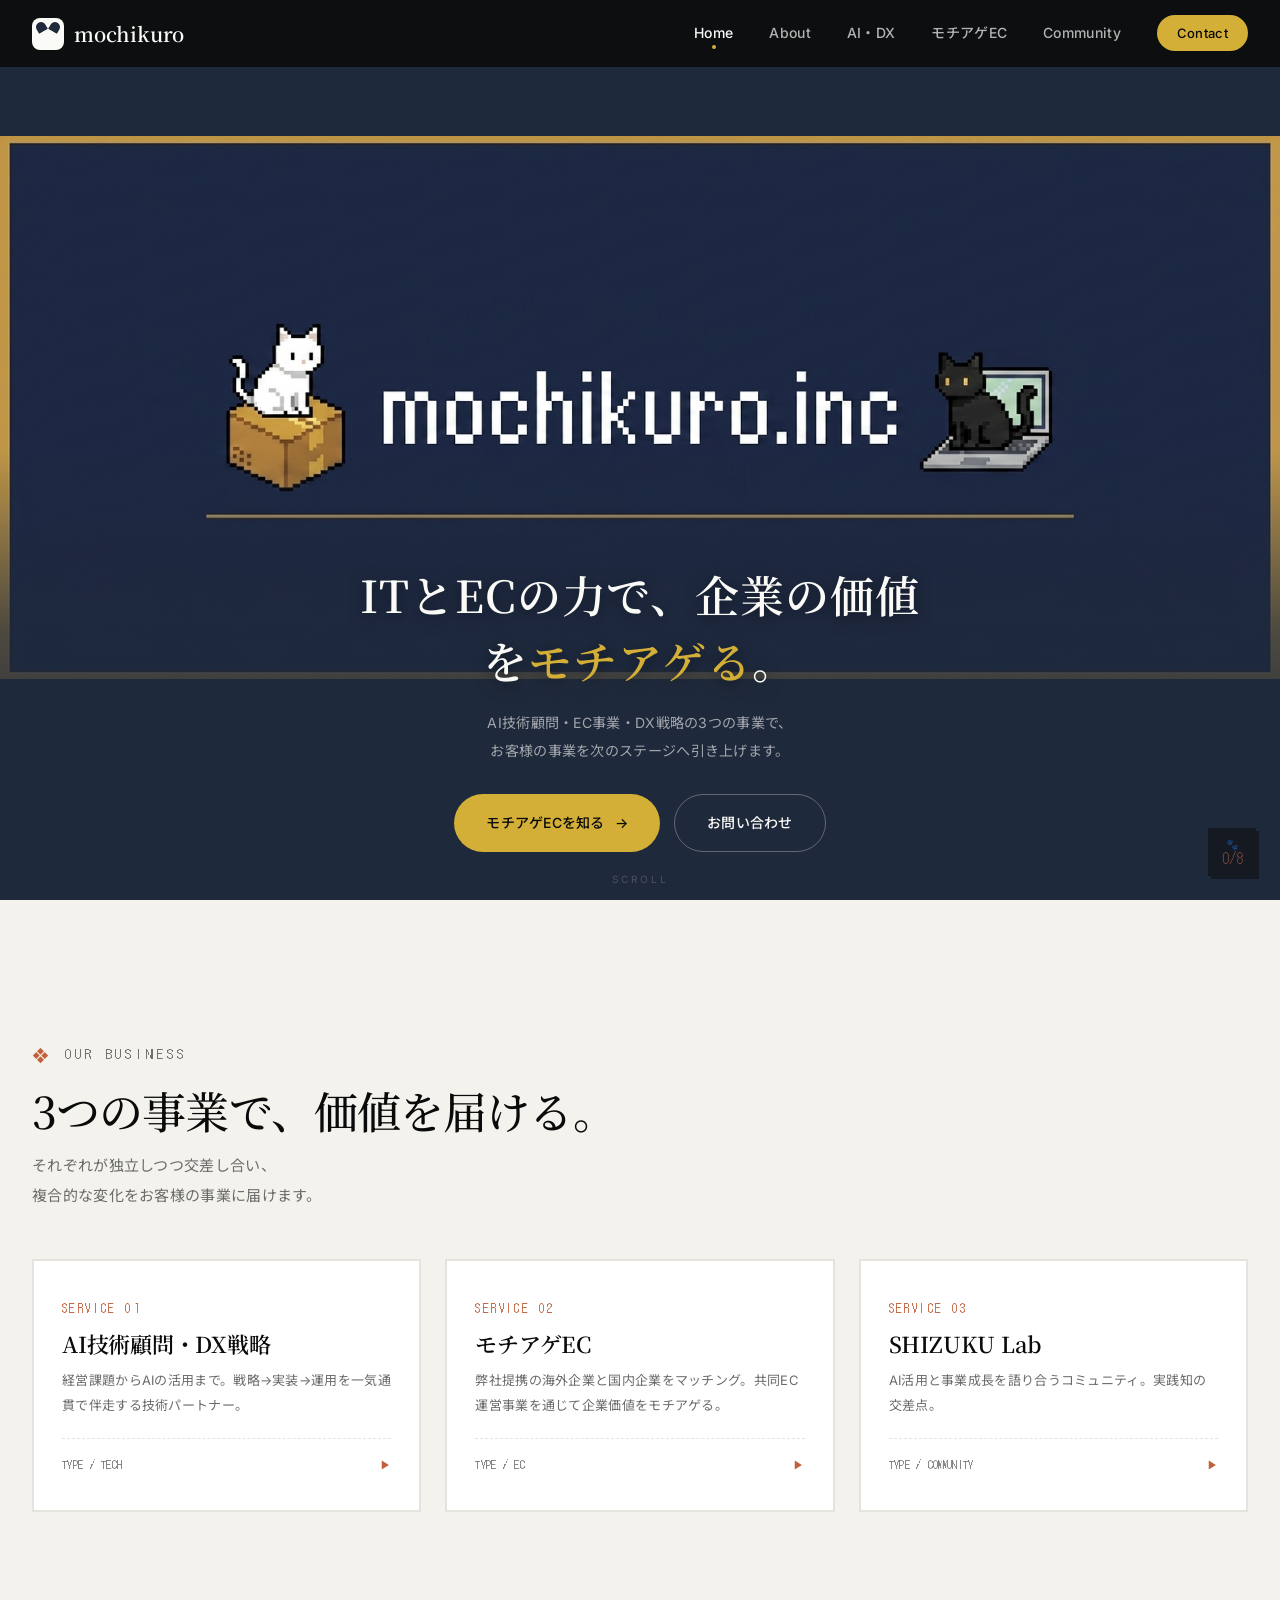
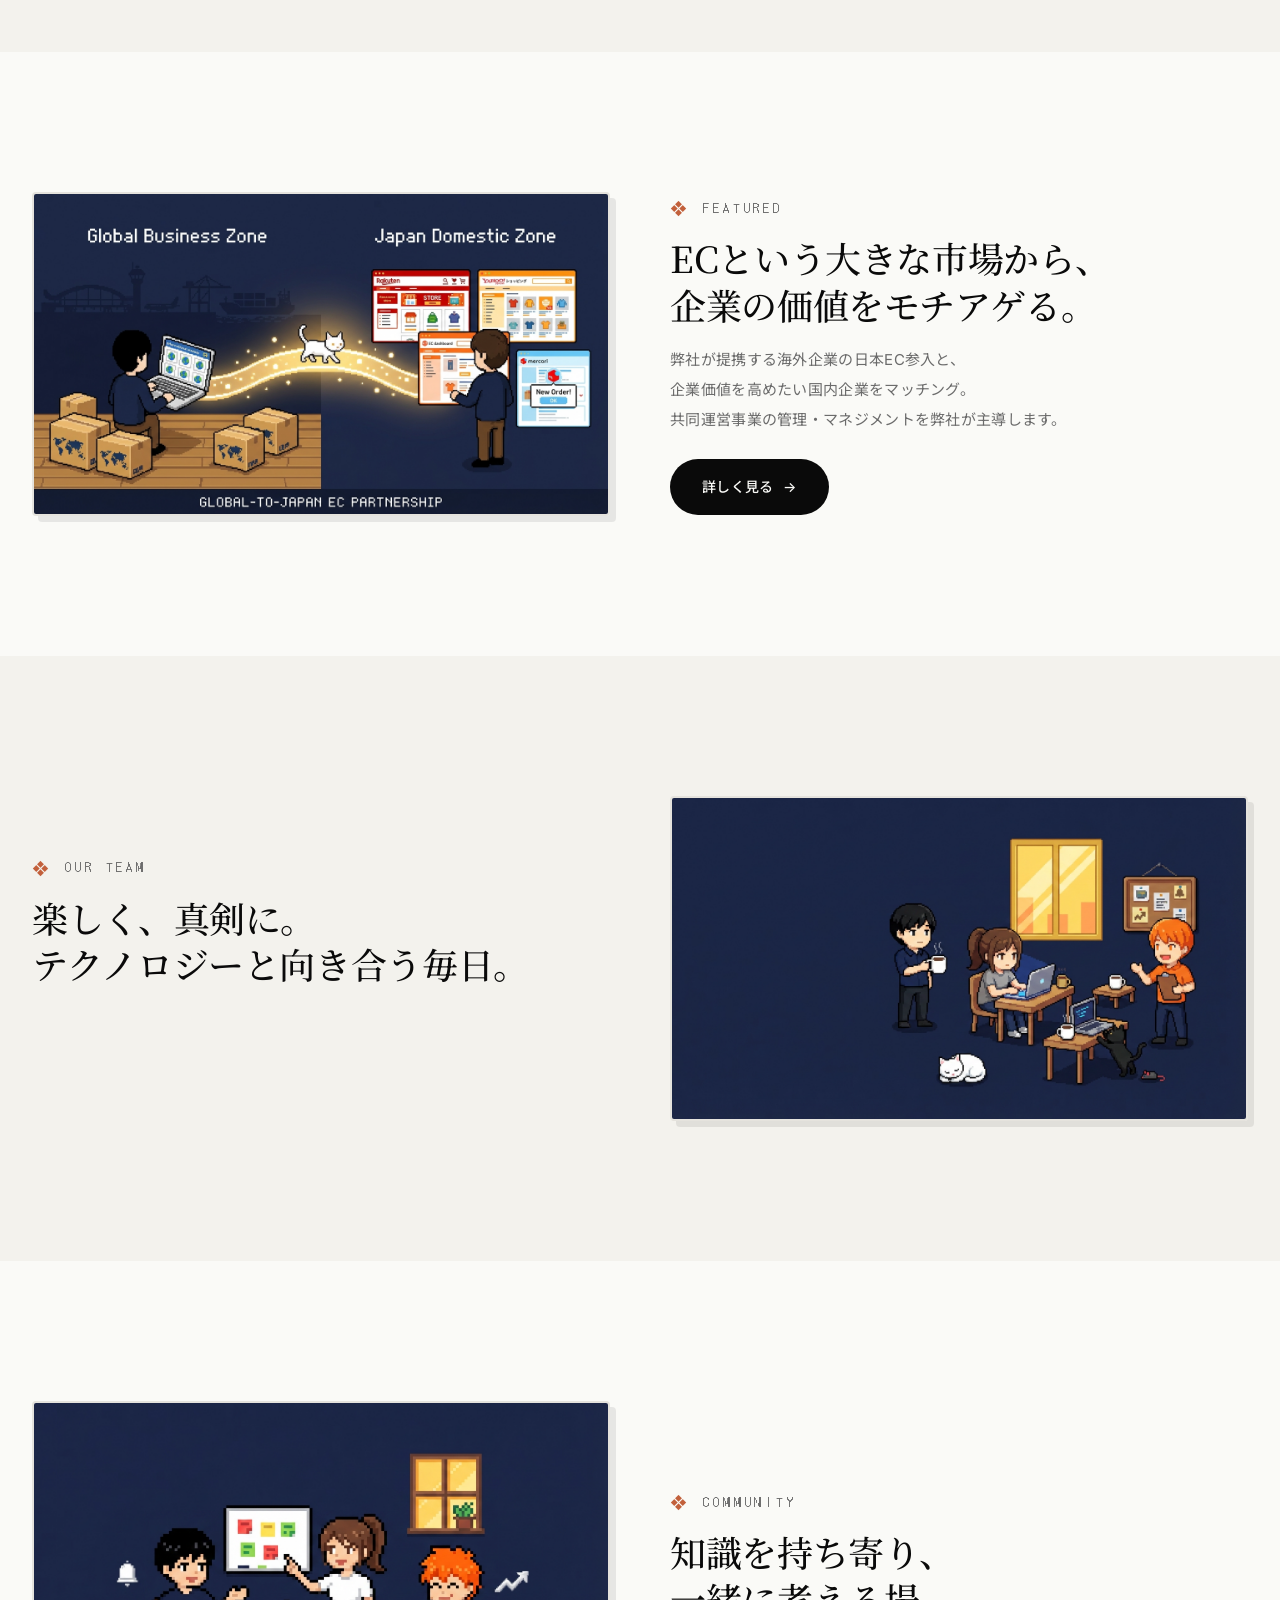
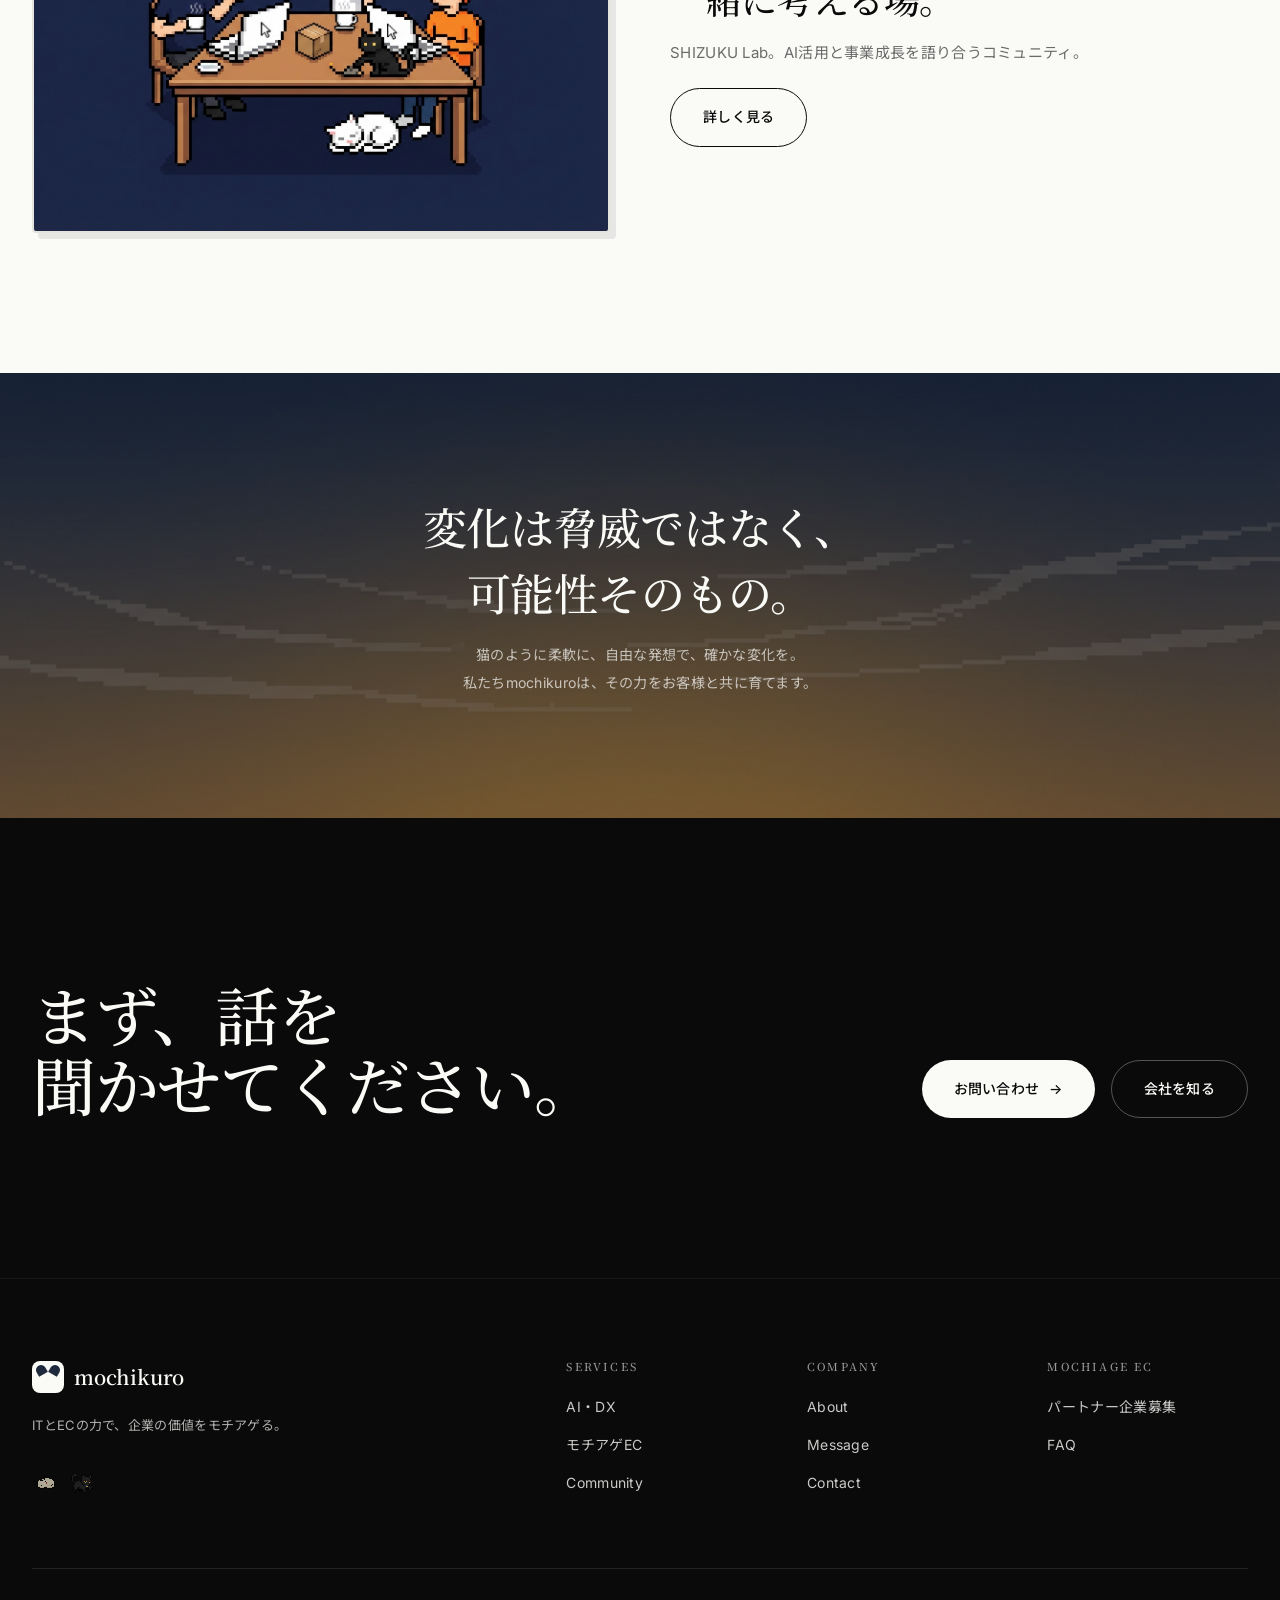
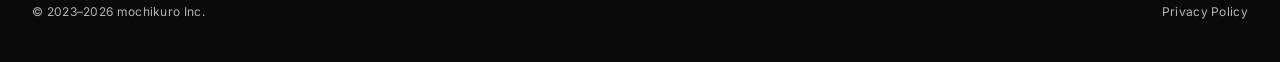
==== commit e6323082: "Fix: center-align hero text, buttons and scroll indicator Co-Authored-By: Claude Opus 4.6 (1M contex" ====
--- a/index.html
+++ b/index.html
@@ -49,6 +49,8 @@
   position: relative;
   z-index: 2;
   width: 100%;
+  max-width: 640px;
+  margin: 0 auto;
   text-align: center;
   padding: 0 24px 48px;
 }
@@ -85,13 +87,14 @@
 .top-scroll {
   position: absolute;
   bottom: 12px;
-  left: 50%;
-  transform: translateX(-50%);
+  left: 0;
+  right: 0;
   z-index: 2;
   font-size: 10px;
   letter-spacing: 0.3em;
   color: rgba(250,250,247,0.2);
   text-transform: uppercase;
+  text-align: center;
 }
 
 /* Image card */
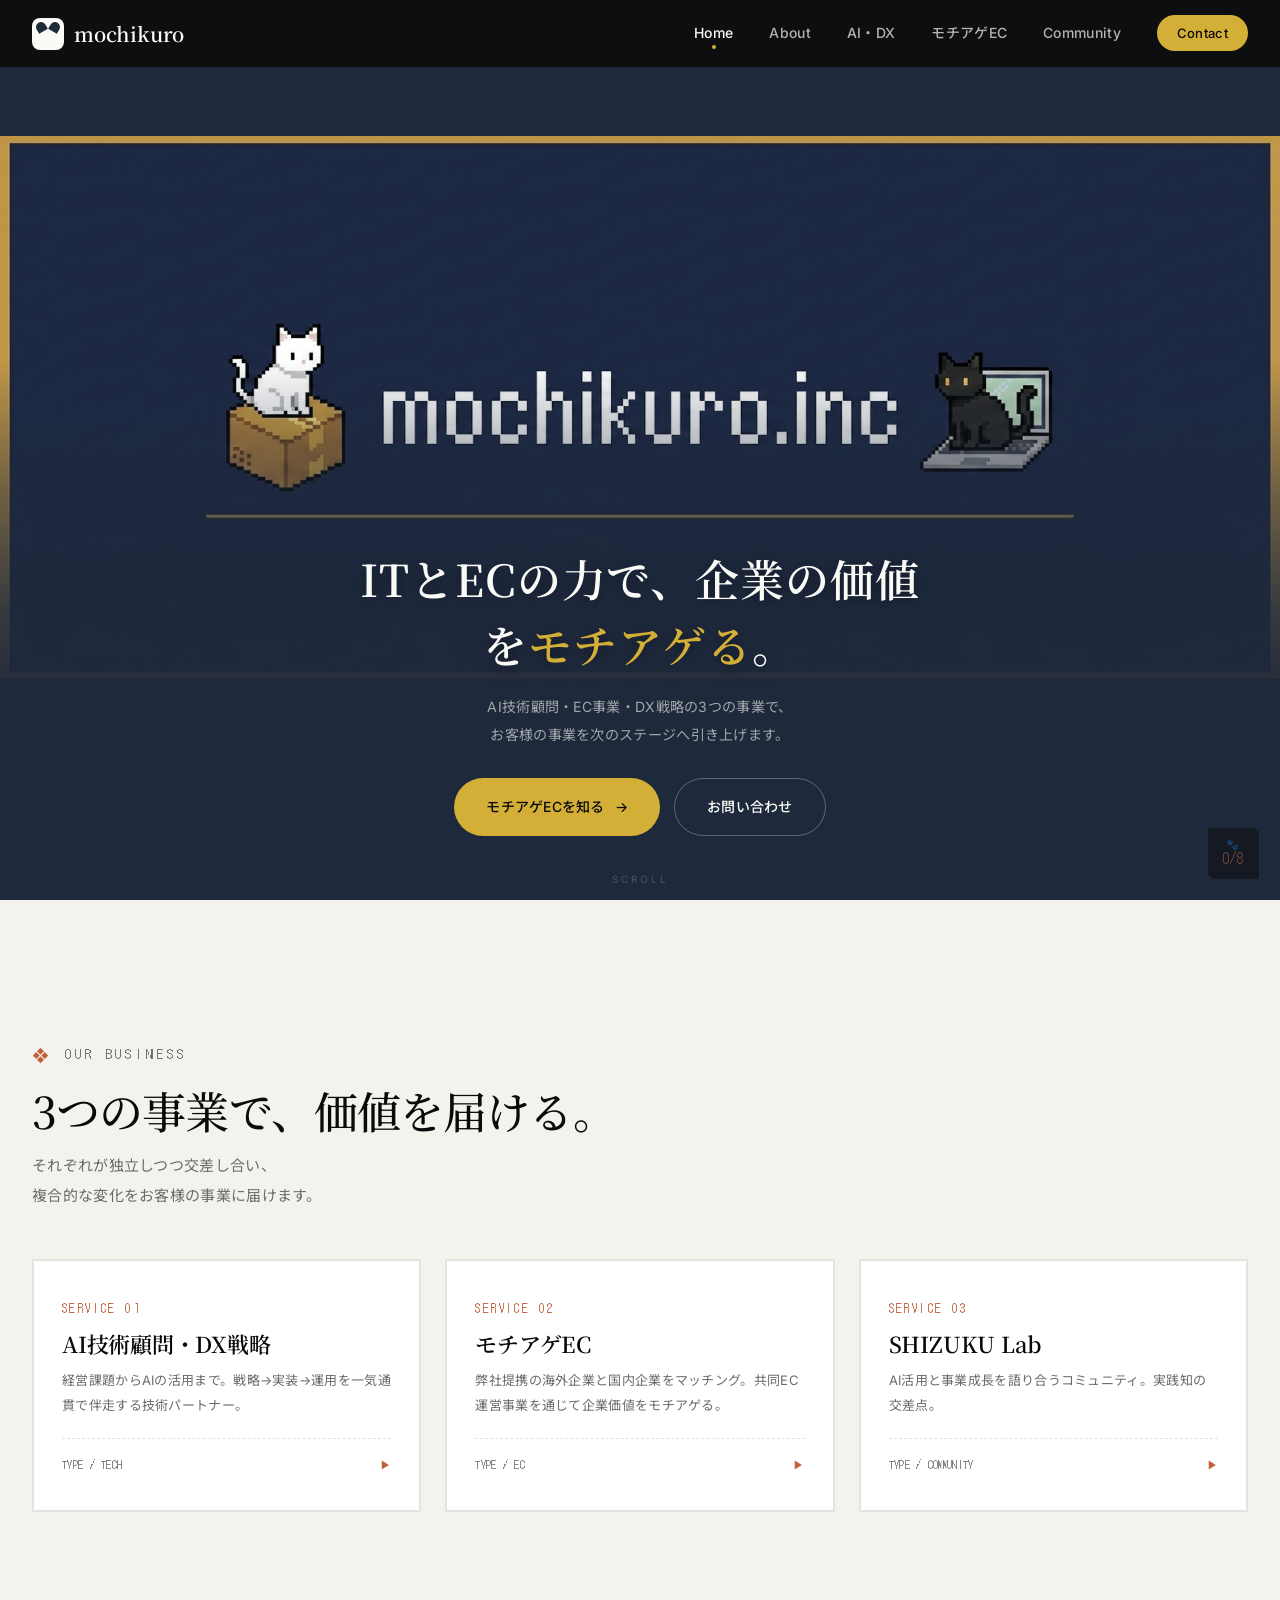
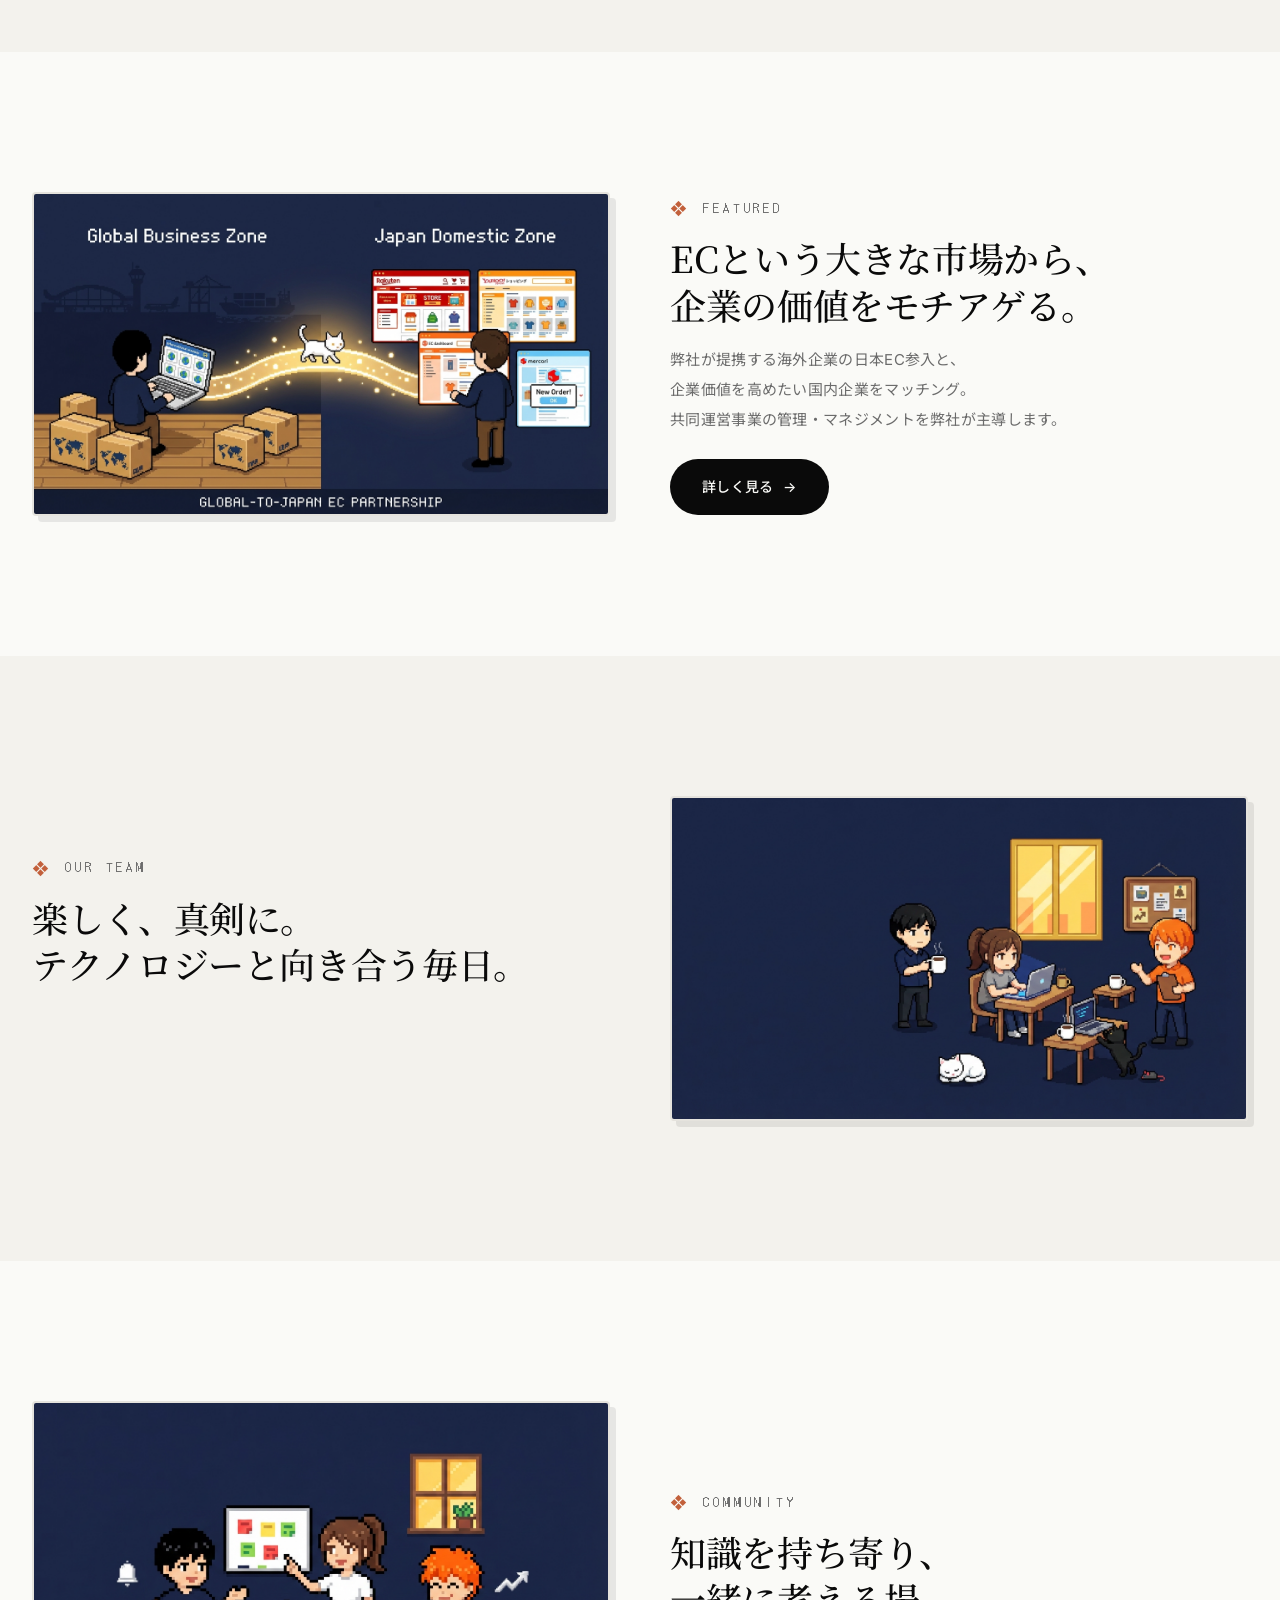
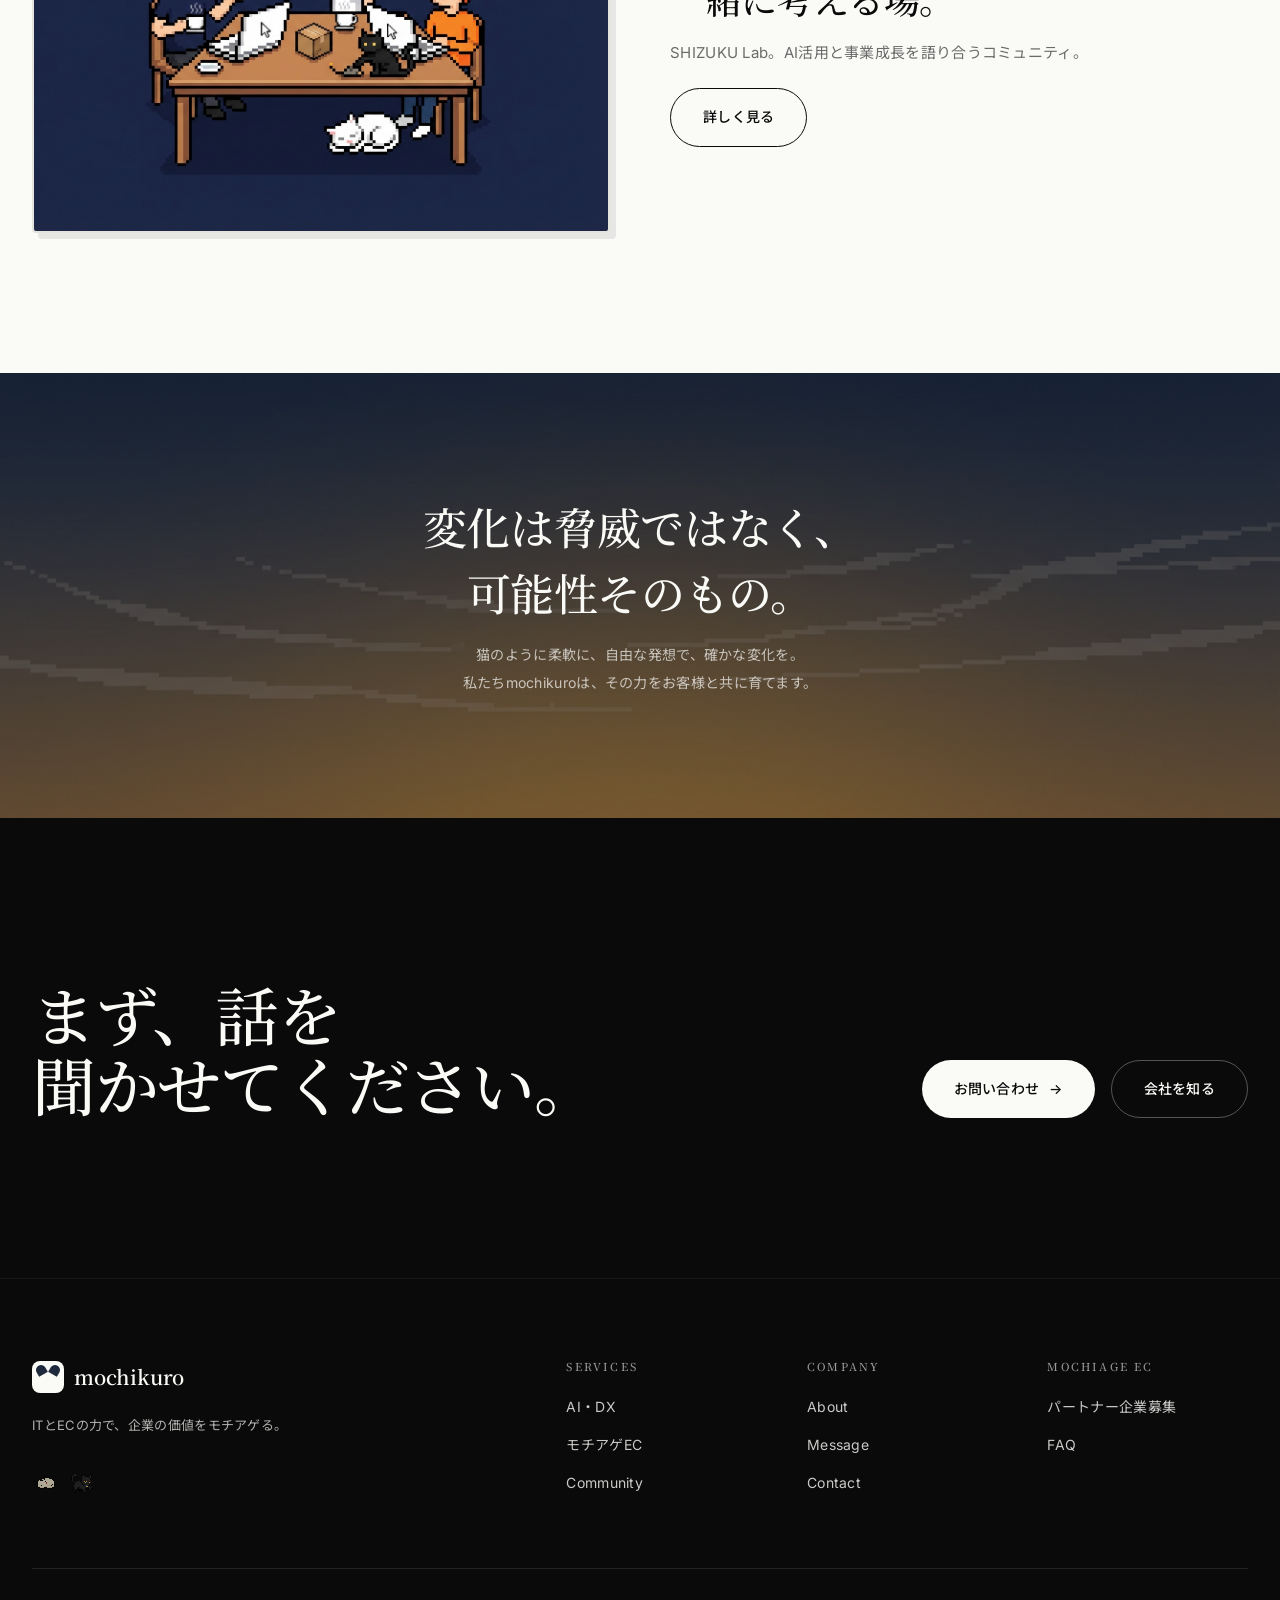
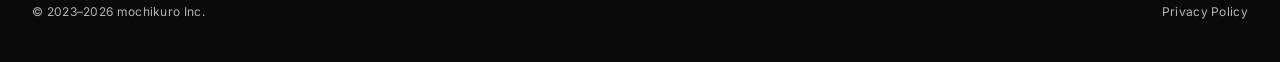
==== commit 6d9766f5: "Fix: move CTA buttons below hero image gold border line - Gradient fade starts higher (40% instead o" ====
--- a/index.html
+++ b/index.html
@@ -40,9 +40,10 @@
   z-index: 1;
   background: linear-gradient(180deg,
     transparent 0%,
-    transparent 50%,
-    rgba(30,41,59,0.7) 70%,
-    #1e293b 90%);
+    transparent 40%,
+    rgba(30,41,59,0.5) 55%,
+    rgba(30,41,59,0.85) 68%,
+    #1e293b 80%);
   pointer-events: none;
 }
 .top-hero-content {
@@ -52,7 +53,7 @@
   max-width: 640px;
   margin: 0 auto;
   text-align: center;
-  padding: 0 24px 48px;
+  padding: 0 24px 64px;
 }
 @keyframes fadeIn {
   from { opacity: 0; transform: translateY(16px); }
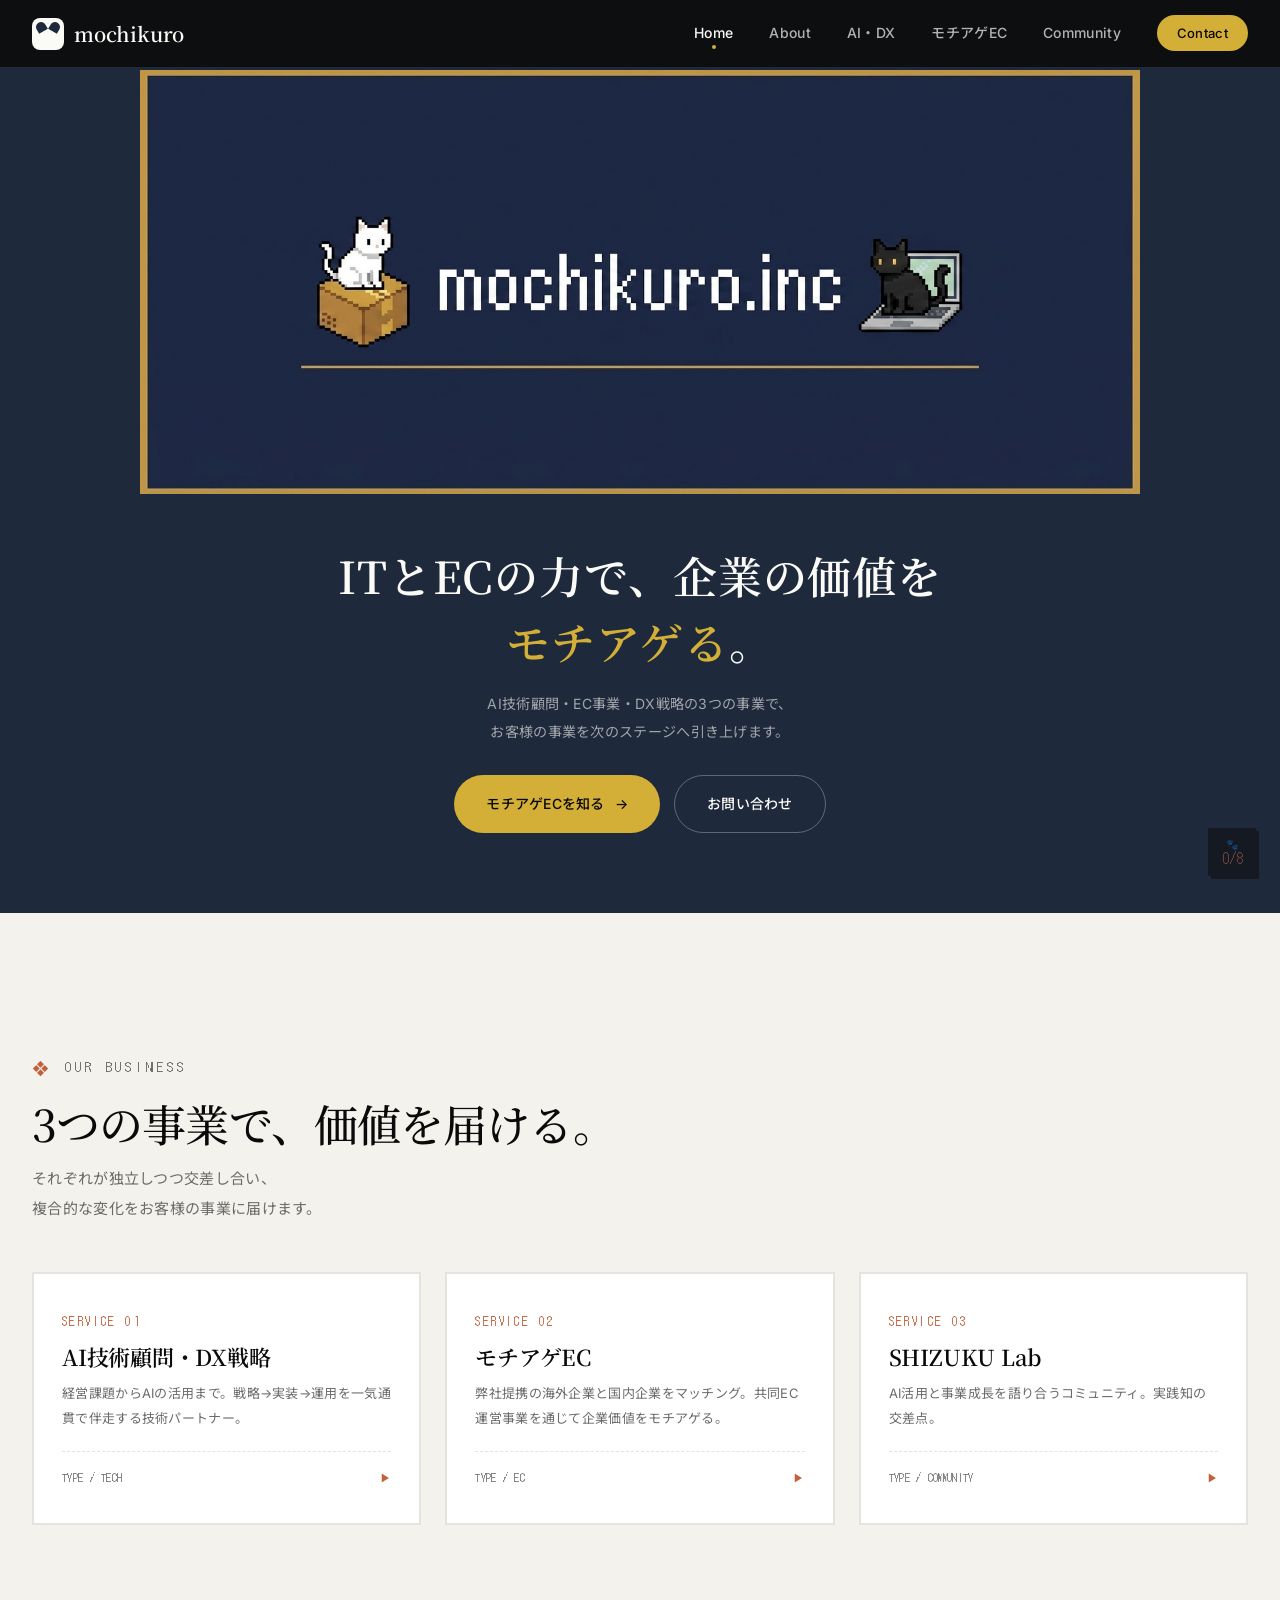
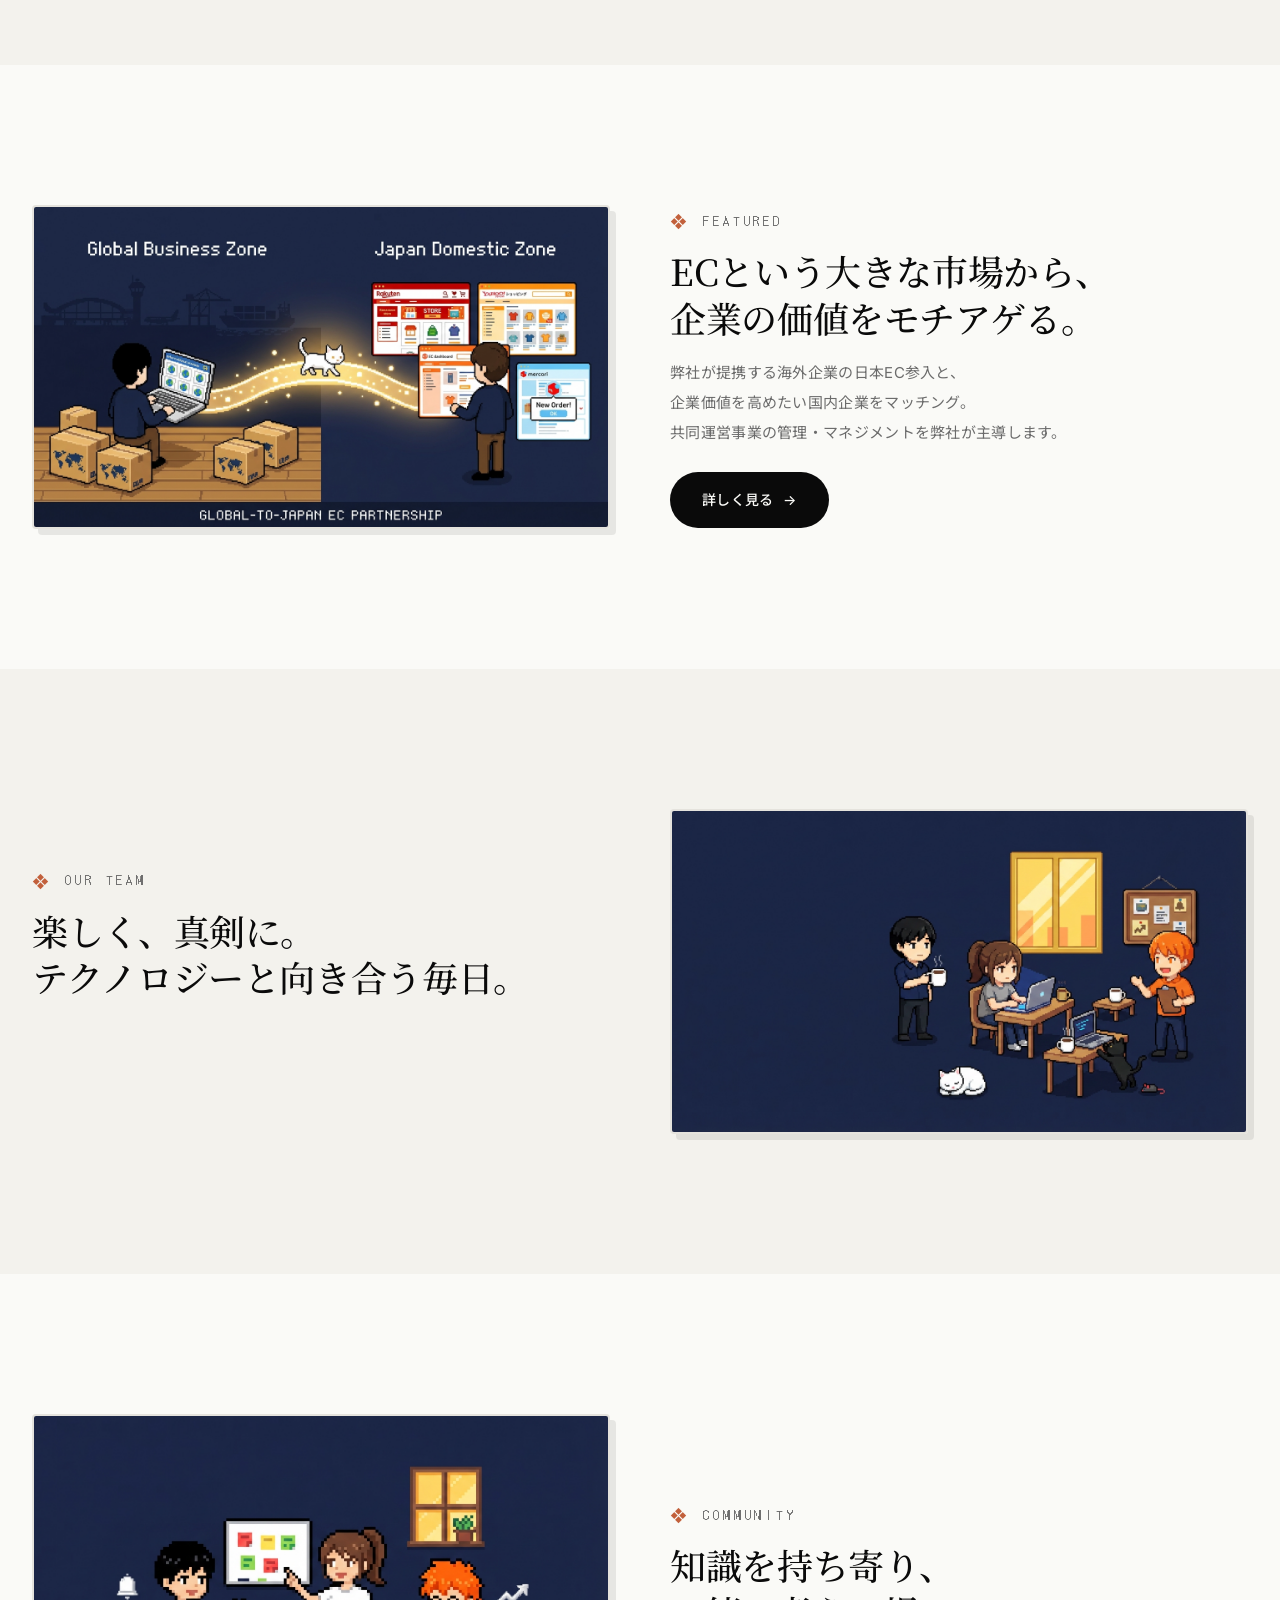
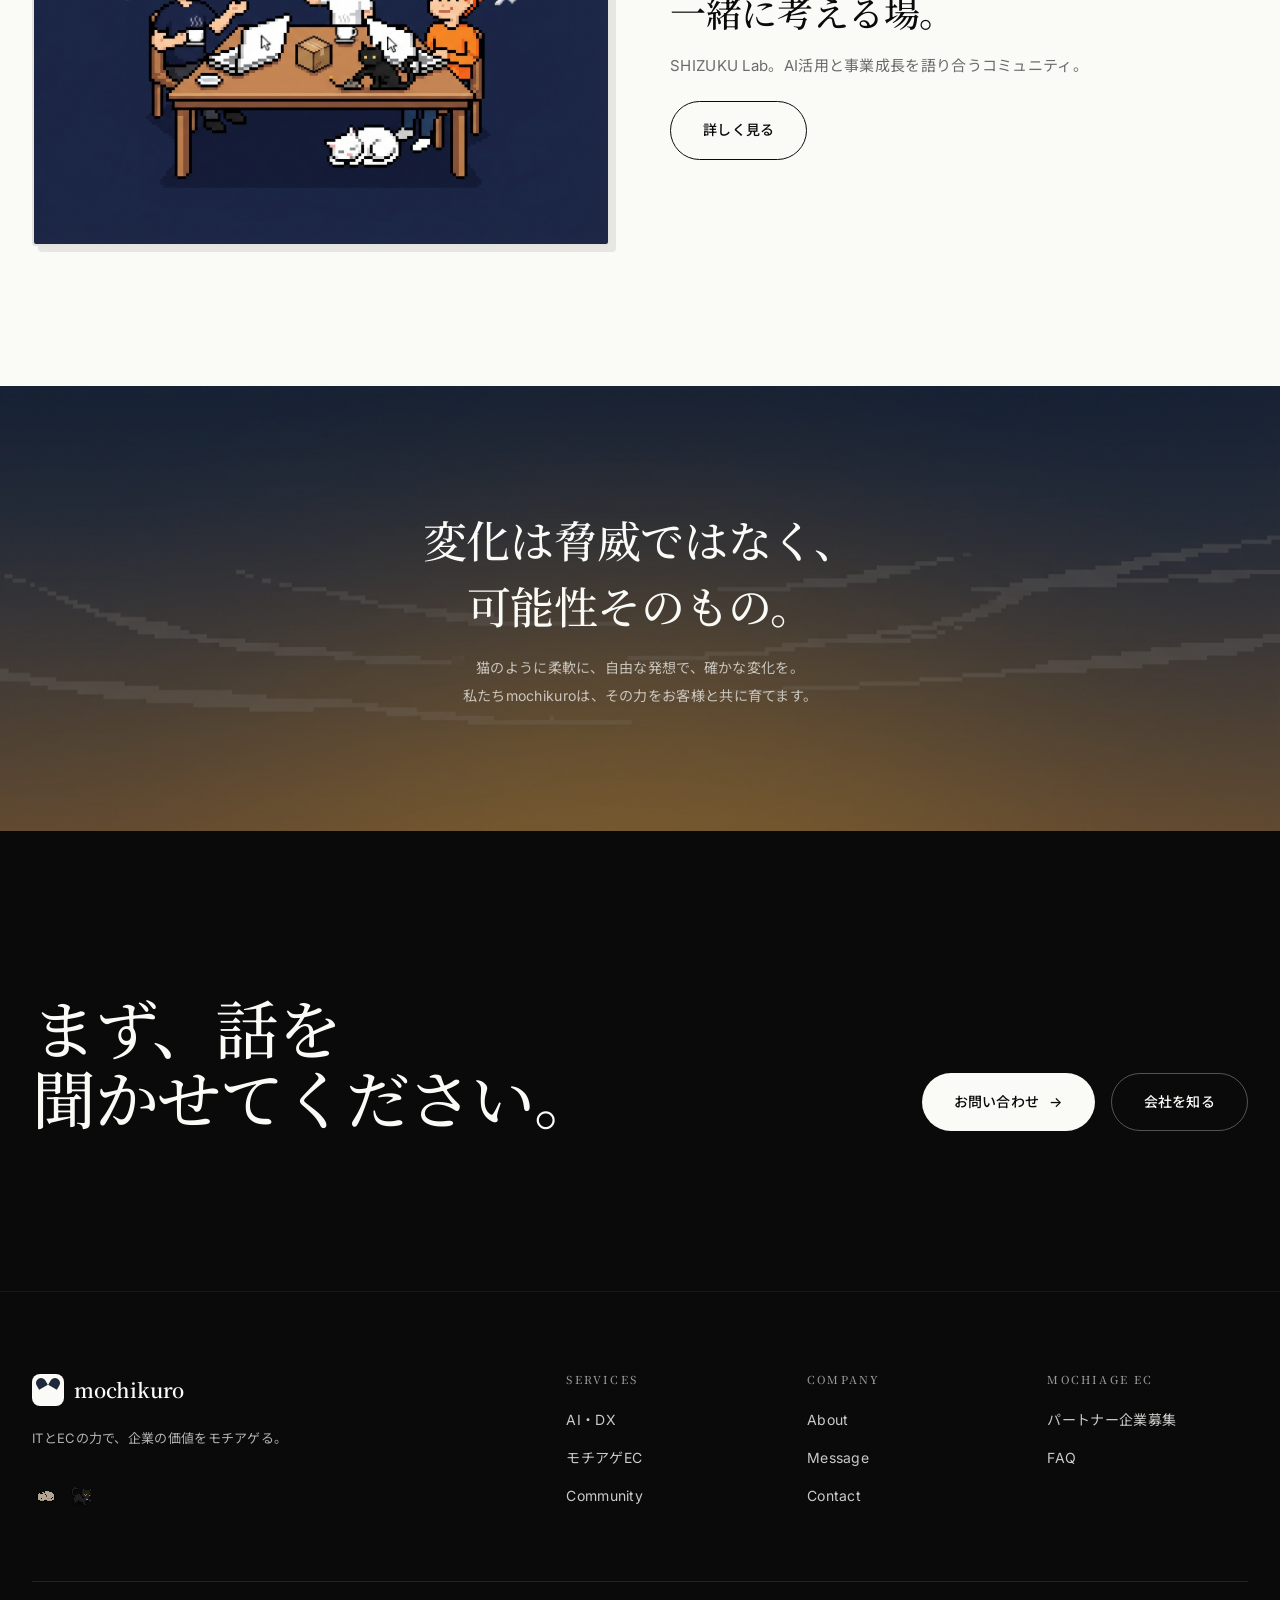
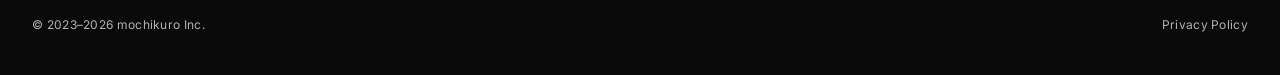
==== commit 60291ecd: "Fix: completely separate hero image and text into two sections - Image and text/buttons are now in s" ====
--- a/index.html
+++ b/index.html
@@ -15,87 +15,19 @@
 <style>
 /* Hero: 全画面背景 */
 .top-hero {
-  min-height: 100vh;
   position: relative;
-  display: flex;
-  align-items: flex-end;
   overflow: hidden;
 }
 .top-hero-bg {
-  position: absolute;
-  inset: 0;
-  z-index: 0;
   background: #1e293b;
+  padding-top: 70px;
 }
 .top-hero-bg img {
   width: 100%;
-  height: 100%;
-  object-fit: contain;
-  object-position: center 38%;
-}
-/* 下部だけグラデで暗くしてテキスト読めるように。画像中央は透明 */
-.top-hero-fade {
-  position: absolute;
-  inset: 0;
-  z-index: 1;
-  background: linear-gradient(180deg,
-    transparent 0%,
-    transparent 40%,
-    rgba(30,41,59,0.5) 55%,
-    rgba(30,41,59,0.85) 68%,
-    #1e293b 80%);
-  pointer-events: none;
-}
-.top-hero-content {
-  position: relative;
-  z-index: 2;
-  width: 100%;
-  max-width: 640px;
+  max-width: 1000px;
+  height: auto;
+  display: block;
   margin: 0 auto;
-  text-align: center;
-  padding: 0 24px 64px;
-}
-@keyframes fadeIn {
-  from { opacity: 0; transform: translateY(16px); }
-  to { opacity: 1; transform: translateY(0); }
-}
-.top-hero-content h1 {
-  font-family: var(--f-display);
-  font-size: clamp(22px, 3.8vw, 44px);
-  font-weight: 600;
-  color: #fafaf7;
-  line-height: 1.5;
-  letter-spacing: 0.02em;
-  margin-bottom: 16px;
-  text-shadow: 0 2px 16px rgba(0,0,0,0.5);
-  animation: fadeIn 1s ease-out 0.3s both;
-}
-.top-hero-content h1 em { font-style: normal; color: #d4af37; }
-.top-hero-content p {
-  font-size: clamp(12px, 1.1vw, 15px);
-  color: rgba(250,250,247,0.6);
-  line-height: 2;
-  margin-bottom: 28px;
-  animation: fadeIn 1s ease-out 0.5s both;
-}
-.top-hero-cta {
-  display: flex;
-  gap: 14px;
-  justify-content: center;
-  flex-wrap: wrap;
-  animation: fadeIn 1s ease-out 0.7s both;
-}
-.top-scroll {
-  position: absolute;
-  bottom: 12px;
-  left: 0;
-  right: 0;
-  z-index: 2;
-  font-size: 10px;
-  letter-spacing: 0.3em;
-  color: rgba(250,250,247,0.2);
-  text-transform: uppercase;
-  text-align: center;
 }
 
 /* Image card */
@@ -187,21 +119,28 @@
   </div>
 </header>
 
-<!-- HERO -->
+<!-- HERO: 画像エリア -->
 <section class="top-hero">
   <div class="top-hero-bg">
     <img src="assets/images/hero-main.jpg" alt="mochikuro.inc">
   </div>
-  <div class="top-hero-fade"></div>
-  <div class="top-hero-content">
-    <h1>ITとECの力で、企業の価値を<em>モチアゲる</em>。</h1>
-    <p>AI技術顧問・EC事業・DX戦略の3つの事業で、<br>お客様の事業を次のステージへ引き上げます。</p>
-    <div class="top-hero-cta">
+</section>
+
+<!-- HERO: テキストエリア（画像の下、完全に分離）-->
+<section style="background: #1e293b; padding: 48px 24px 80px; text-align: center;">
+  <div style="max-width: 640px; margin: 0 auto;">
+    <h1 style="font-family: var(--f-display); font-size: clamp(22px, 3.8vw, 44px); font-weight: 600; color: #fafaf7; line-height: 1.5; letter-spacing: 0.02em; margin-bottom: 16px; animation: fadeIn 1s ease-out 0.3s both;">
+      ITとECの力で、企業の価値を<em style="font-style:normal;color:#d4af37;">モチアゲる</em>。
+    </h1>
+    <p style="font-size: clamp(12px, 1.1vw, 15px); color: rgba(250,250,247,0.6); line-height: 2; margin-bottom: 28px; animation: fadeIn 1s ease-out 0.5s both;">
+      AI技術顧問・EC事業・DX戦略の3つの事業で、<br>お客様の事業を次のステージへ引き上げます。
+    </p>
+    <div style="display: flex; gap: 14px; justify-content: center; flex-wrap: wrap; animation: fadeIn 1s ease-out 0.7s both;">
       <a href="mochiage-ec/index.html" class="btn btn-primary btn-arrow" style="background:#d4af37;color:#0a0a0a;">モチアゲECを知る</a>
       <a href="contact.html" class="btn btn-ghost" style="color:#fafaf7;border-color:rgba(250,250,247,0.3);">お問い合わせ</a>
     </div>
   </div>
-  <div class="top-scroll">Scroll</div>
+  <style>@keyframes fadeIn{from{opacity:0;transform:translateY(16px)}to{opacity:1;transform:translateY(0)}}</style>
 </section>
 
 <!-- SERVICES -->
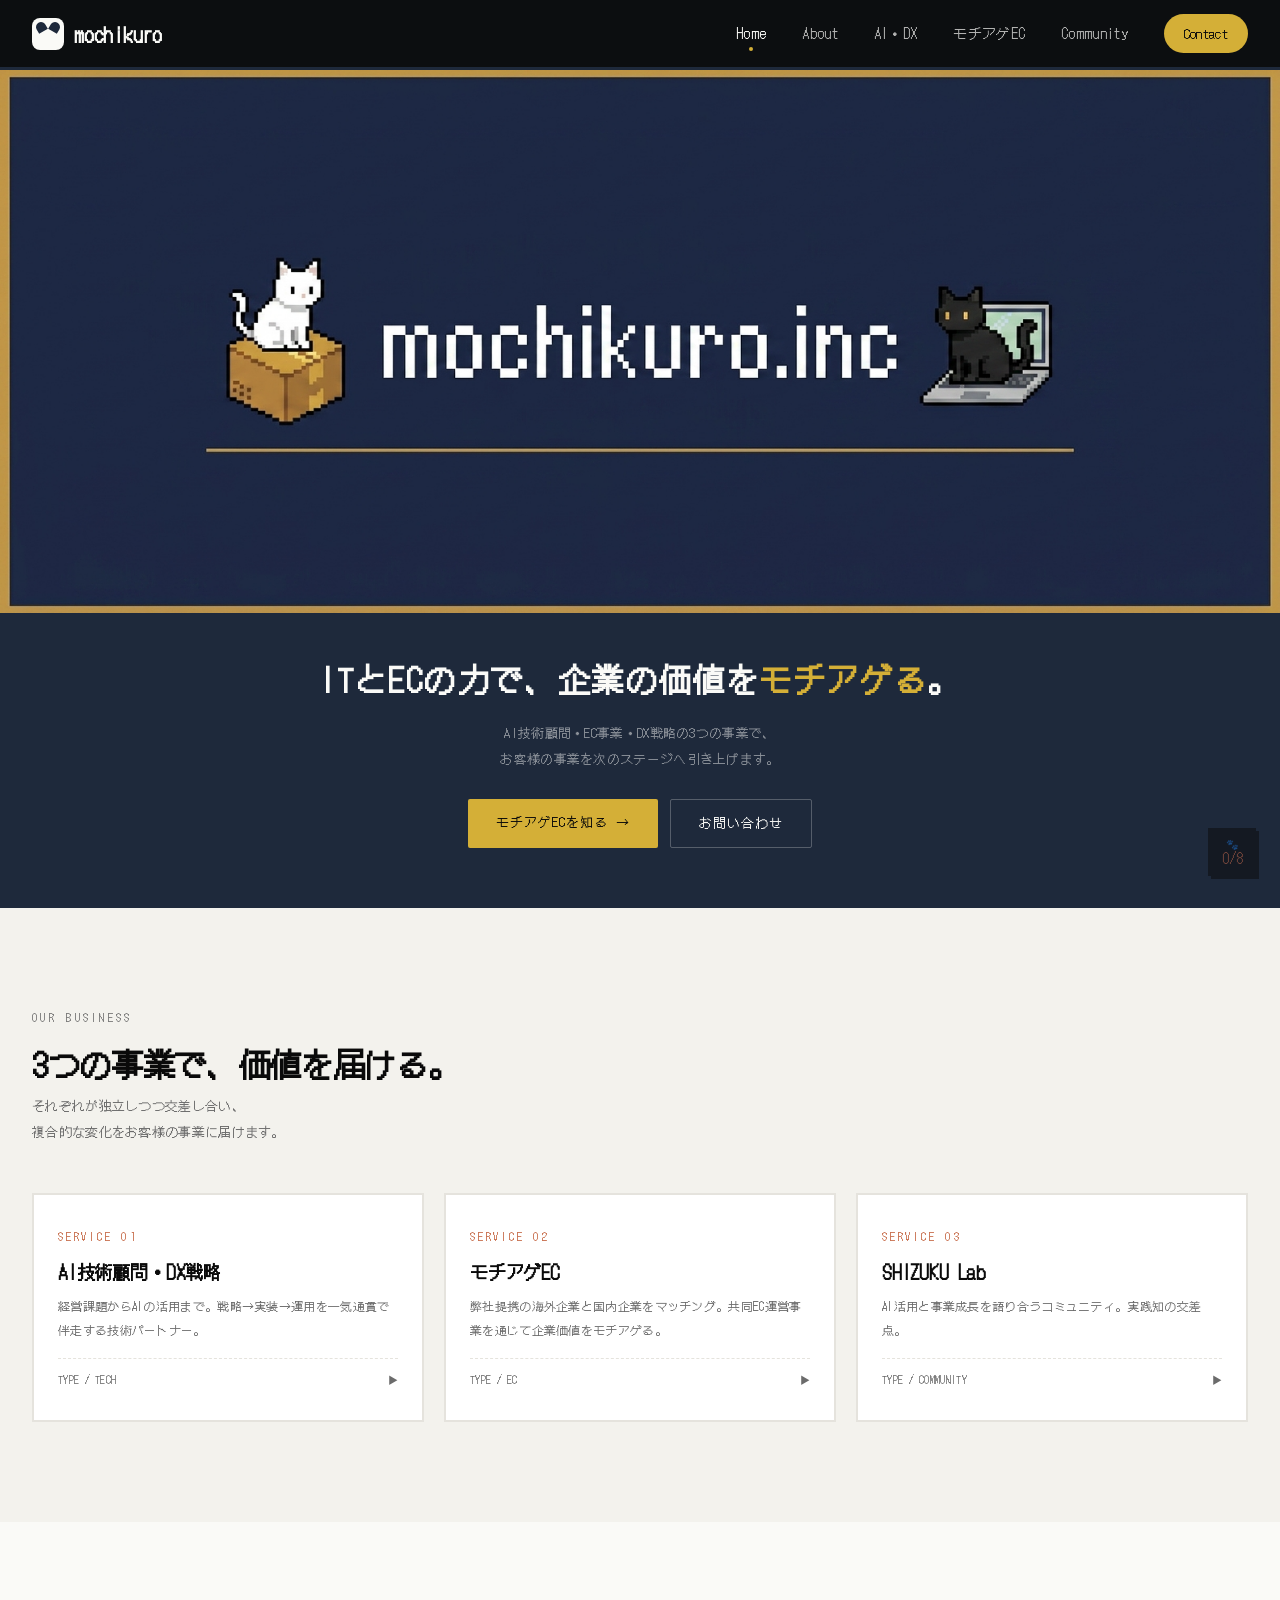
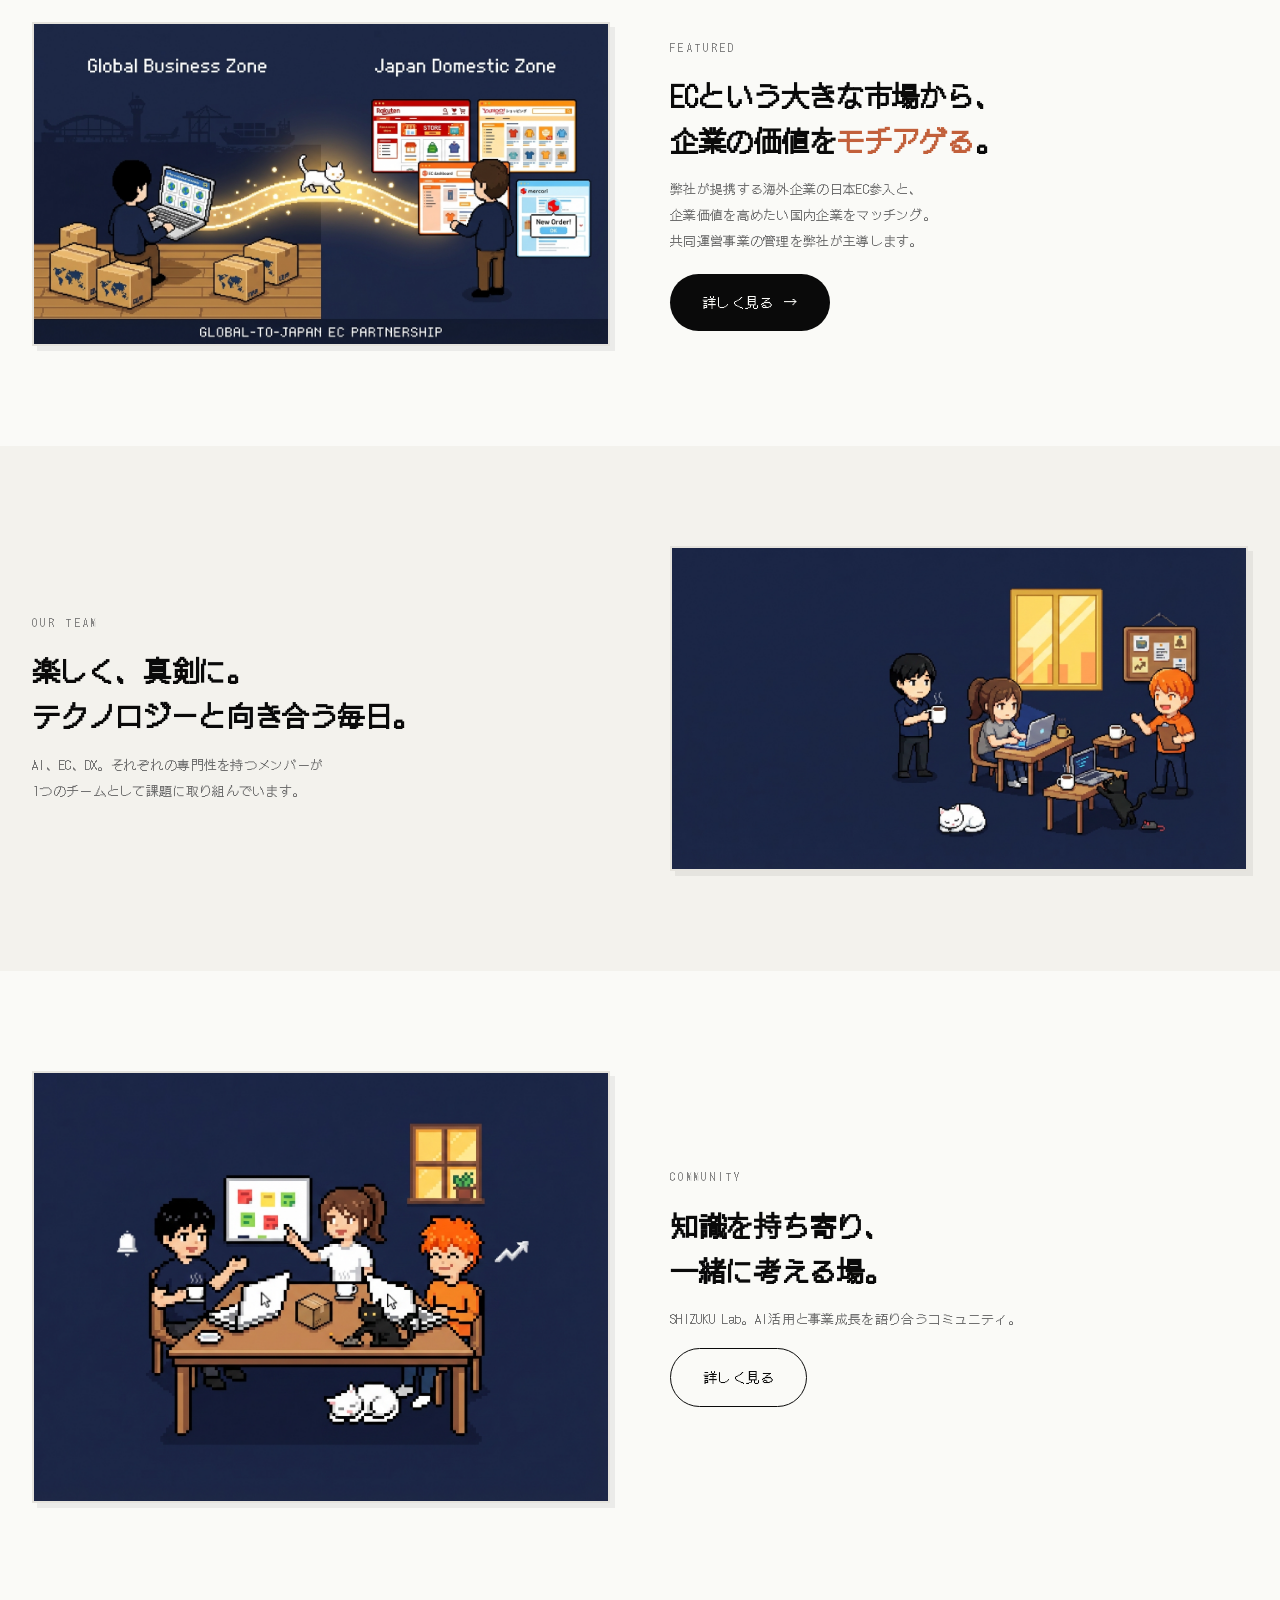
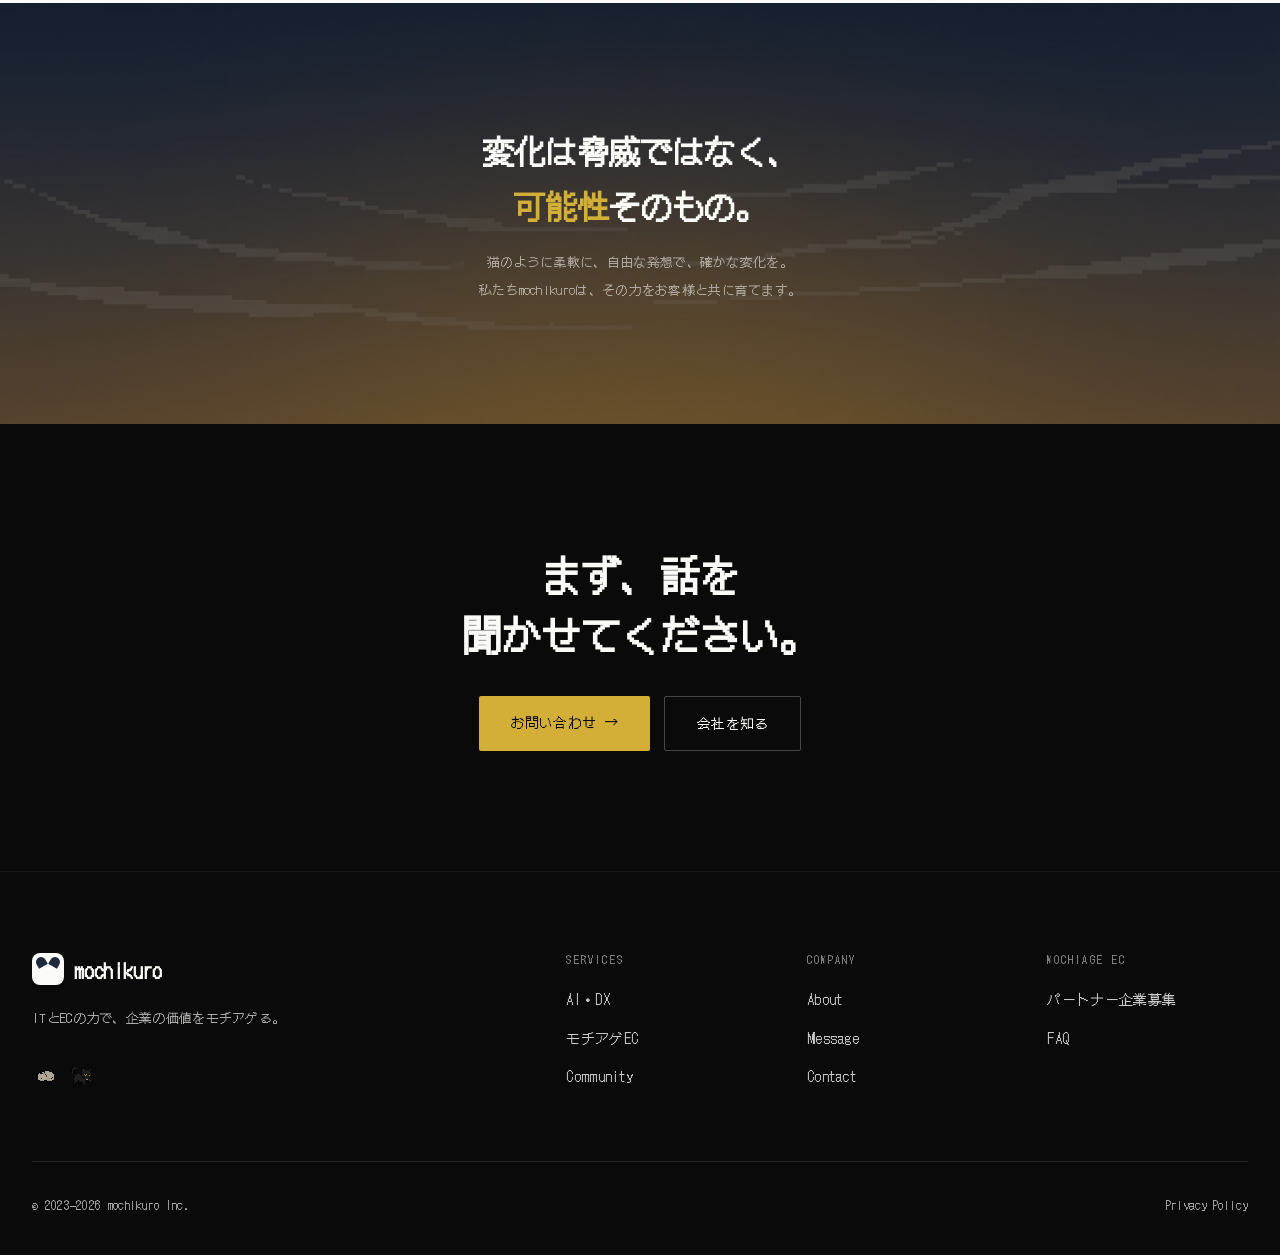
==== commit 416f4ad9: "Redesign: full-width hero image + DotGothic16 game font sitewide - Hero image fills full width (no m" ====
--- a/index.html
+++ b/index.html
@@ -8,102 +8,224 @@
 
 <link rel="preconnect" href="https://fonts.googleapis.com">
 <link rel="preconnect" href="https://fonts.gstatic.com" crossorigin>
-<link href="https://fonts.googleapis.com/css2?family=Inter:wght@400;500;600;700&family=Noto+Sans+JP:wght@400;500;700&family=Noto+Serif+JP:wght@500;600;700&family=DotGothic16&display=swap" rel="stylesheet">
+<link href="https://fonts.googleapis.com/css2?family=DotGothic16&family=Noto+Sans+JP:wght@400;500;700&display=swap" rel="stylesheet">
 <link rel="stylesheet" href="css/style.css">
-<link rel="icon" href="data:image/svg+xml,%3Csvg xmlns='http://www.w3.org/2000/svg' viewBox='0 0 32 32' shape-rendering='crispEdges'%3E%3Crect width='32' height='32' rx='4' fill='%230a0a0a'/%3E%3Cg fill='%23f5f0e8'%3E%3Crect x='6' y='4' width='4' height='4'/%3E%3Crect x='22' y='4' width='4' height='4'/%3E%3Crect x='4' y='8' width='24' height='16'/%3E%3C/g%3E%3Cg fill='%23c2603b'%3E%3Crect x='10' y='12' width='3' height='3'/%3E%3Crect x='19' y='12' width='3' height='3'/%3E%3C/g%3E%3C/svg%3E">
+<link rel="icon" href="data:image/svg+xml,%3Csvg xmlns='http://www.w3.org/2000/svg' viewBox='0 0 32 32' shape-rendering='crispEdges'%3E%3Crect width='32' height='32' rx='4' fill='%230a0a0a'/%3E%3Cg fill='%23f5f0e8'%3E%3Crect x='6' y='4' width='4' height='4'/%3E%3Crect x='22' y='4' width='4' height='4'/%3E%3Crect x='4' y='8' width='24' height='16'/%3E%3C/g%3E%3C/svg%3E">
 
 <style>
-/* Hero: 全画面背景 */
-.top-hero {
+/* ゲームフォント統一 */
+body, h1, h2, h3, h4, p, a, span, div, button, li, label, input, textarea, select {
+  font-family: 'DotGothic16', 'Noto Sans JP', monospace !important;
+}
+
+/* ===== HERO ===== */
+.hero-full {
+  width: 100%;
+  min-height: 100vh;
+  background: #1e293b;
   position: relative;
-  overflow: hidden;
-}
-.top-hero-bg {
-  background: #1e293b;
-  padding-top: 70px;
-}
-.top-hero-bg img {
+  display: flex;
+  flex-direction: column;
+}
+/* 画像を最大化して中央に。枠の上下に紺余白 */
+.hero-img-area {
+  flex: 1;
+  display: flex;
+  align-items: center;
+  justify-content: center;
+  padding: 70px 0 0; /* ヘッダー分 */
+  position: relative;
+}
+.hero-img-area img {
   width: 100%;
-  max-width: 1000px;
   height: auto;
   display: block;
-  margin: 0 auto;
-}
-
-/* Image card */
-.img-card {
-  border: 2px solid var(--c-line);
-  border-radius: 4px;
-  overflow: hidden;
-  box-shadow: 6px 6px 0 rgba(0,0,0,0.08);
-  transition: transform 0.3s ease, box-shadow 0.3s ease;
-}
-.img-card:hover {
-  transform: translate(-3px, -3px);
-  box-shadow: 9px 9px 0 rgba(0,0,0,0.12);
-}
-.img-card img { width: 100%; height: auto; display: block; }
-
-/* Service cards */
+}
+/* テキストはゴールド枠の下、紺背景エリアに */
+.hero-text-area {
+  background: #1e293b;
+  text-align: center;
+  padding: 40px 24px 60px;
+}
+.hero-text-area h1 {
+  font-size: clamp(18px, 3vw, 32px);
+  color: #fafaf7;
+  line-height: 1.6;
+  margin-bottom: 16px;
+  letter-spacing: 0.05em;
+}
+.hero-text-area h1 em {
+  font-style: normal;
+  color: #d4af37;
+}
+.hero-text-area p {
+  font-size: clamp(11px, 1vw, 14px);
+  color: rgba(250,250,247,0.5);
+  line-height: 2;
+  margin-bottom: 28px;
+}
+.hero-btns {
+  display: flex;
+  gap: 12px;
+  justify-content: center;
+  flex-wrap: wrap;
+}
+.hero-btns a {
+  padding: 12px 28px;
+  font-size: 13px;
+  font-weight: 400;
+  border-radius: 2px;
+  transition: all 0.3s;
+  letter-spacing: 0.08em;
+}
+.btn-gold { background: #d4af37; color: #0a0a0a; border: none; }
+.btn-gold:hover { background: #c2603b; color: #fafaf7; }
+.btn-line { background: transparent; color: #fafaf7; border: 1px solid rgba(250,250,247,0.25); }
+.btn-line:hover { border-color: #fafaf7; }
+
+/* ===== SERVICE ===== */
+.svc-section { background: var(--c-bg-soft); padding: 100px 0; }
 .svc-grid {
   display: grid;
-  grid-template-columns: repeat(auto-fit, minmax(300px, 1fr));
-  gap: 24px;
+  grid-template-columns: repeat(auto-fit, minmax(280px, 1fr));
+  gap: 20px;
   margin-top: 48px;
 }
 .svc-card {
   display: block;
   background: var(--c-surface);
   border: 2px solid var(--c-line);
-  padding: 36px 28px;
+  padding: 32px 24px;
   text-decoration: none;
   color: inherit;
-  transition: all 0.3s ease;
+  transition: all 0.2s;
 }
 .svc-card:hover {
   border-color: var(--c-ink);
-  transform: translate(-4px, -4px);
-  box-shadow: 4px 4px 0 var(--c-ink);
-}
-.svc-card-num {
-  font-family: 'DotGothic16', monospace;
-  font-size: 12px;
-  letter-spacing: 0.2em;
+  transform: translate(-3px, -3px);
+  box-shadow: 3px 3px 0 var(--c-ink);
+}
+.svc-num {
+  font-size: 11px;
+  letter-spacing: 0.25em;
   color: var(--c-warm);
-  margin-bottom: 12px;
-}
-.svc-card h3 {
-  font-size: 22px;
-  font-weight: 600;
-  margin-bottom: 10px;
-}
-.svc-card p {
+  margin-bottom: 14px;
+}
+.svc-card h3 { font-size: 18px; margin-bottom: 10px; }
+.svc-card p { font-size: 12px; color: var(--c-muted); line-height: 2; margin-bottom: 16px; }
+.svc-foot {
+  display: flex;
+  justify-content: space-between;
+  font-size: 10px;
+  color: var(--c-muted);
+  padding-top: 12px;
+  border-top: 1px dashed var(--c-line);
+}
+.svc-card:hover .arrow { color: var(--c-warm); }
+
+/* ===== FEATURED ===== */
+.feat { padding: 100px 0; }
+.feat-grid {
+  display: grid;
+  grid-template-columns: 1fr 1fr;
+  gap: 60px;
+  align-items: center;
+}
+.feat-img {
+  border: 2px solid var(--c-line);
+  overflow: hidden;
+  box-shadow: 5px 5px 0 rgba(0,0,0,0.06);
+}
+.feat-img img { width: 100%; height: auto; display: block; }
+.feat-text h2 {
+  font-size: clamp(18px, 2.5vw, 28px);
+  margin-bottom: 14px;
+  line-height: 1.6;
+}
+.feat-text h2 em { font-style: normal; color: var(--c-warm); }
+.feat-text p {
   font-size: 13px;
   color: var(--c-muted);
-  line-height: 1.9;
+  line-height: 2;
   margin-bottom: 20px;
 }
-.svc-card-footer {
-  display: flex;
-  justify-content: space-between;
+
+/* ===== TEAM / COMMUNITY ===== */
+.split { padding: 100px 0; }
+.split-grid {
+  display: grid;
+  grid-template-columns: 1fr 1fr;
+  gap: 60px;
   align-items: center;
-  padding-top: 16px;
-  border-top: 1px dashed var(--c-line);
-  font-family: 'DotGothic16', monospace;
-  font-size: 11px;
-  color: var(--c-muted);
-}
-.svc-card-arrow { color: var(--c-warm); transition: transform 0.3s; }
-.svc-card:hover .svc-card-arrow { transform: translateX(6px); }
-
-@media (max-width: 600px) {
+}
+.split-img {
+  border: 2px solid var(--c-line);
+  overflow: hidden;
+  box-shadow: 5px 5px 0 rgba(0,0,0,0.06);
+}
+.split-img img { width: 100%; height: auto; }
+
+/* ===== PHILOSOPHY ===== */
+.philo {
+  position: relative;
+  overflow: hidden;
+  padding: 120px 0;
+}
+.philo-bg {
+  position: absolute;
+  inset: 0;
+}
+.philo-bg img { width: 100%; height: 100%; object-fit: cover; }
+.philo-overlay {
+  position: absolute;
+  inset: 0;
+  background: rgba(10,10,10,0.55);
+}
+.philo-text {
+  position: relative;
+  z-index: 1;
+  text-align: center;
+  max-width: 600px;
+  margin: 0 auto;
+  padding: 0 24px;
+}
+.philo-text h2 {
+  font-size: clamp(18px, 3vw, 32px);
+  color: #fafaf7;
+  line-height: 1.7;
+  margin-bottom: 16px;
+}
+.philo-text h2 em { font-style: normal; color: #d4af37; }
+.philo-text p {
+  font-size: clamp(11px, 1vw, 14px);
+  color: rgba(250,250,247,0.6);
+  line-height: 2.2;
+}
+
+/* ===== CTA ===== */
+.cta-block {
+  background: var(--c-ink);
+  color: #fafaf7;
+  padding: 120px 0;
+  text-align: center;
+}
+.cta-block h2 {
+  font-size: clamp(22px, 3.5vw, 40px);
+  color: #fafaf7;
+  margin-bottom: 32px;
+  line-height: 1.5;
+}
+
+/* ===== RESPONSIVE ===== */
+@media (max-width: 768px) {
+  .feat-grid, .split-grid { grid-template-columns: 1fr; gap: 32px; }
   .svc-grid { grid-template-columns: 1fr; }
-  .top-hero-logo { max-width: 95%; }
 }
 </style>
 </head>
 <body class="page-home" data-stamp="home">
 
+<!-- NAV -->
 <header class="site-header">
   <div class="container">
     <a href="index.html" class="brand"><span class="brand-mark"></span><span>mochikuro</span></a>
@@ -119,174 +241,134 @@
   </div>
 </header>
 
-<!-- HERO: 画像エリア -->
-<section class="top-hero">
-  <div class="top-hero-bg">
+<!-- ===== HERO ===== -->
+<section class="hero-full">
+  <div class="hero-img-area">
     <img src="assets/images/hero-main.jpg" alt="mochikuro.inc">
   </div>
-</section>
-
-<!-- HERO: テキストエリア（画像の下、完全に分離）-->
-<section style="background: #1e293b; padding: 48px 24px 80px; text-align: center;">
-  <div style="max-width: 640px; margin: 0 auto;">
-    <h1 style="font-family: var(--f-display); font-size: clamp(22px, 3.8vw, 44px); font-weight: 600; color: #fafaf7; line-height: 1.5; letter-spacing: 0.02em; margin-bottom: 16px; animation: fadeIn 1s ease-out 0.3s both;">
-      ITとECの力で、企業の価値を<em style="font-style:normal;color:#d4af37;">モチアゲる</em>。
-    </h1>
-    <p style="font-size: clamp(12px, 1.1vw, 15px); color: rgba(250,250,247,0.6); line-height: 2; margin-bottom: 28px; animation: fadeIn 1s ease-out 0.5s both;">
-      AI技術顧問・EC事業・DX戦略の3つの事業で、<br>お客様の事業を次のステージへ引き上げます。
-    </p>
-    <div style="display: flex; gap: 14px; justify-content: center; flex-wrap: wrap; animation: fadeIn 1s ease-out 0.7s both;">
-      <a href="mochiage-ec/index.html" class="btn btn-primary btn-arrow" style="background:#d4af37;color:#0a0a0a;">モチアゲECを知る</a>
-      <a href="contact.html" class="btn btn-ghost" style="color:#fafaf7;border-color:rgba(250,250,247,0.3);">お問い合わせ</a>
-    </div>
-  </div>
-  <style>@keyframes fadeIn{from{opacity:0;transform:translateY(16px)}to{opacity:1;transform:translateY(0)}}</style>
-</section>
-
-<!-- SERVICES -->
-<section class="section" style="background: var(--c-bg-soft);">
-  <div class="container">
-    <div class="chapter-head reveal">Our Business</div>
-    <h2 class="reveal d1" style="font-size: clamp(28px, 4vw, 44px); font-weight: 500; letter-spacing: -0.02em; margin-bottom: 12px;">
-      3つの事業で、価値を届ける。
-    </h2>
-    <p class="reveal d2" style="color: var(--c-muted); max-width: 520px; line-height: 2;">
+  <div class="hero-text-area">
+    <h1>ITとECの力で、企業の価値を<em>モチアゲる</em>。</h1>
+    <p>AI技術顧問・EC事業・DX戦略の3つの事業で、<br>お客様の事業を次のステージへ引き上げます。</p>
+    <div class="hero-btns">
+      <a href="mochiage-ec/index.html" class="btn-gold">モチアゲECを知る →</a>
+      <a href="contact.html" class="btn-line">お問い合わせ</a>
+    </div>
+  </div>
+</section>
+
+<!-- ===== SERVICES ===== -->
+<section class="svc-section">
+  <div class="container">
+    <div style="font-size: 11px; letter-spacing: 0.3em; color: var(--c-muted); margin-bottom: 16px;" class="reveal">OUR BUSINESS</div>
+    <h2 class="reveal d1" style="font-size: clamp(20px, 3vw, 32px); margin-bottom: 8px;">3つの事業で、価値を届ける。</h2>
+    <p class="reveal d2" style="font-size: 13px; color: var(--c-muted); line-height: 2; max-width: 480px;">
       それぞれが独立しつつ交差し合い、<br>複合的な変化をお客様の事業に届けます。
     </p>
 
     <div class="svc-grid">
       <a href="ai-dx.html" class="svc-card reveal">
-        <div class="svc-card-num">SERVICE 01</div>
+        <div class="svc-num">SERVICE 01</div>
         <h3>AI技術顧問・DX戦略</h3>
         <p>経営課題からAIの活用まで。戦略→実装→運用を一気通貫で伴走する技術パートナー。</p>
-        <div class="svc-card-footer">
-          <span>TYPE / TECH</span>
-          <span class="svc-card-arrow">▶</span>
-        </div>
+        <div class="svc-foot"><span>TYPE / TECH</span><span class="arrow">▶</span></div>
       </a>
       <a href="mochiage-ec/index.html" class="svc-card reveal d1">
-        <div class="svc-card-num">SERVICE 02</div>
+        <div class="svc-num">SERVICE 02</div>
         <h3>モチアゲEC</h3>
         <p>弊社提携の海外企業と国内企業をマッチング。共同EC運営事業を通じて企業価値をモチアゲる。</p>
-        <div class="svc-card-footer">
-          <span>TYPE / EC</span>
-          <span class="svc-card-arrow">▶</span>
-        </div>
+        <div class="svc-foot"><span>TYPE / EC</span><span class="arrow">▶</span></div>
       </a>
       <a href="community.html" class="svc-card reveal d2">
-        <div class="svc-card-num">SERVICE 03</div>
+        <div class="svc-num">SERVICE 03</div>
         <h3>SHIZUKU Lab</h3>
         <p>AI活用と事業成長を語り合うコミュニティ。実践知の交差点。</p>
-        <div class="svc-card-footer">
-          <span>TYPE / COMMUNITY</span>
-          <span class="svc-card-arrow">▶</span>
-        </div>
+        <div class="svc-foot"><span>TYPE / COMMUNITY</span><span class="arrow">▶</span></div>
       </a>
     </div>
   </div>
 </section>
 
-<!-- モチアゲEC プレビュー -->
-<section class="section">
-  <div class="container">
-    <div style="display: grid; grid-template-columns: 1fr 1fr; gap: 60px; align-items: center;">
-      <div class="img-card reveal">
+<!-- ===== FEATURED: モチアゲEC ===== -->
+<section class="feat">
+  <div class="container">
+    <div class="feat-grid">
+      <div class="feat-img reveal">
         <img src="assets/images/hero-ec.jpg" alt="モチアゲEC">
       </div>
+      <div class="feat-text">
+        <div style="font-size: 11px; letter-spacing: 0.3em; color: var(--c-muted); margin-bottom: 16px;" class="reveal">FEATURED</div>
+        <h2 class="reveal d1">ECという大きな市場から、<br>企業の価値を<em>モチアゲる</em>。</h2>
+        <p class="reveal d2">弊社が提携する海外企業の日本EC参入と、<br>企業価値を高めたい国内企業をマッチング。<br>共同運営事業の管理を弊社が主導します。</p>
+        <a href="mochiage-ec/index.html" class="btn btn-primary btn-arrow reveal d3">詳しく見る</a>
+      </div>
+    </div>
+  </div>
+</section>
+
+<!-- ===== TEAM ===== -->
+<section class="split" style="background: var(--c-bg-soft);">
+  <div class="container">
+    <div class="split-grid">
       <div>
-        <div class="chapter-head reveal">Featured</div>
-        <h2 class="reveal d1" style="font-size: clamp(24px, 3.5vw, 36px); font-weight: 500; letter-spacing: -0.01em; margin-bottom: 16px;">
-          ECという大きな市場から、<br>企業の価値をモチアゲる。
-        </h2>
-        <p class="reveal d2" style="color: var(--c-muted); line-height: 2; margin-bottom: 24px;">
-          弊社が提携する海外企業の日本EC参入と、<br>
-          企業価値を高めたい国内企業をマッチング。<br>
-          共同運営事業の管理・マネジメントを弊社が主導します。
+        <div style="font-size: 11px; letter-spacing: 0.3em; color: var(--c-muted); margin-bottom: 16px;" class="reveal">OUR TEAM</div>
+        <h2 class="reveal d1" style="font-size: clamp(18px, 2.5vw, 28px); margin-bottom: 14px; line-height: 1.6;">楽しく、真剣に。<br>テクノロジーと向き合う毎日。</h2>
+        <p class="reveal d2" style="font-size: 13px; color: var(--c-muted); line-height: 2;">
+          AI、EC、DX。それぞれの専門性を持つメンバーが<br>1つのチームとして課題に取り組んでいます。
         </p>
-        <a href="mochiage-ec/index.html" class="btn btn-primary btn-arrow reveal d3">詳しく見る</a>
-      </div>
-    </div>
-  </div>
-</section>
-
-<!-- チーム -->
-<section class="section" style="background: var(--c-bg-soft);">
-  <div class="container">
-    <div style="display: grid; grid-template-columns: 1fr 1fr; gap: 60px; align-items: center;">
+      </div>
+      <div class="split-img reveal d1">
+        <img src="assets/images/section-ai.jpg" alt="チーム">
+      </div>
+    </div>
+  </div>
+</section>
+
+<!-- ===== COMMUNITY ===== -->
+<section class="split">
+  <div class="container">
+    <div class="split-grid">
+      <div class="split-img reveal">
+        <img src="assets/images/section-community.jpg" alt="SHIZUKU Lab">
+      </div>
       <div>
-        <div class="chapter-head reveal">Our Team</div>
-        <h2 class="reveal d1" style="font-size: clamp(24px, 3.5vw, 36px); font-weight: 500; margin-bottom: 16px;">
-          楽しく、真剣に。<br>テクノロジーと向き合う毎日。
-        </h2>
-        <p class="reveal d2" style="color: var(--c-muted); line-height: 2;">
-          AI、EC、DX。それぞれの専門性を持つメンバーが<br>
-          1つのチームとして課題に取り組んでいます。
-        </p>
-      </div>
-      <div class="img-card reveal d1">
-        <img src="assets/images/section-ai.jpg" alt="チームの仕事風景">
-      </div>
-    </div>
-  </div>
-</section>
-
-<!-- コミュニティ -->
-<section class="section">
-  <div class="container">
-    <div style="display: grid; grid-template-columns: 1fr 1fr; gap: 60px; align-items: center;">
-      <div class="img-card reveal">
-        <img src="assets/images/section-community.jpg" alt="SHIZUKU Lab">
-      </div>
-      <div>
-        <div class="chapter-head reveal">Community</div>
-        <h2 class="reveal d1" style="font-size: clamp(24px, 3.5vw, 36px); font-weight: 500; margin-bottom: 16px;">
-          知識を持ち寄り、<br>一緒に考える場。
-        </h2>
-        <p class="reveal d2" style="color: var(--c-muted); line-height: 2;">
-          SHIZUKU Lab。AI活用と事業成長を語り合うコミュニティ。
-        </p>
-        <a href="community.html" class="btn btn-ghost reveal d3" style="margin-top: 20px;">詳しく見る</a>
-      </div>
-    </div>
-  </div>
-</section>
-
-<!-- 理念 -->
-<section style="position: relative; overflow: hidden; padding: 120px 0;">
-  <div style="position: absolute; inset: 0;"><img src="assets/images/section-philosophy.jpg" alt="" style="width:100%;height:100%;object-fit:cover;"></div>
-  <div style="position: absolute; inset: 0; background: rgba(10,10,10,0.5);"></div>
-  <div class="container" style="position: relative; z-index: 1; text-align: center; max-width: 640px;">
-    <h2 class="reveal" style="font-family: var(--f-display); font-size: clamp(24px, 4vw, 44px); font-weight: 500; color: #fafaf7; line-height: 1.5; margin-bottom: 16px;">
-      変化は脅威ではなく、<br>可能性そのもの。
-    </h2>
-    <p class="reveal d1" style="color: rgba(250,250,247,0.7); line-height: 2; font-size: clamp(13px, 1.1vw, 15px);">
-      猫のように柔軟に、自由な発想で、確かな変化を。<br>
-      私たちmochikuroは、その力をお客様と共に育てます。
-    </p>
-  </div>
-</section>
-
-<!-- CTA -->
-<section class="cta">
-  <div class="container">
-    <div class="cta-grid">
-      <h2 class="reveal">まず、話を<br>聞かせてください。</h2>
-      <div class="cta-buttons reveal d1">
-        <a href="contact.html" class="btn btn-primary btn-arrow">お問い合わせ</a>
-        <a href="about.html" class="btn btn-ghost">会社を知る</a>
-      </div>
-    </div>
-  </div>
-</section>
-
-<!-- FOOTER -->
+        <div style="font-size: 11px; letter-spacing: 0.3em; color: var(--c-muted); margin-bottom: 16px;" class="reveal">COMMUNITY</div>
+        <h2 class="reveal d1" style="font-size: clamp(18px, 2.5vw, 28px); margin-bottom: 14px; line-height: 1.6;">知識を持ち寄り、<br>一緒に考える場。</h2>
+        <p class="reveal d2" style="font-size: 13px; color: var(--c-muted); line-height: 2;">SHIZUKU Lab。AI活用と事業成長を語り合うコミュニティ。</p>
+        <a href="community.html" class="btn btn-ghost reveal d3" style="margin-top: 16px;">詳しく見る</a>
+      </div>
+    </div>
+  </div>
+</section>
+
+<!-- ===== PHILOSOPHY ===== -->
+<section class="philo">
+  <div class="philo-bg"><img src="assets/images/section-philosophy.jpg" alt=""></div>
+  <div class="philo-overlay"></div>
+  <div class="philo-text">
+    <h2 class="reveal">変化は脅威ではなく、<br><em>可能性</em>そのもの。</h2>
+    <p class="reveal d1">猫のように柔軟に、自由な発想で、確かな変化を。<br>私たちmochikuroは、その力をお客様と共に育てます。</p>
+  </div>
+</section>
+
+<!-- ===== CTA ===== -->
+<section class="cta-block">
+  <div class="container">
+    <h2 class="reveal">まず、話を<br>聞かせてください。</h2>
+    <div class="reveal d1" style="display:flex;gap:14px;justify-content:center;flex-wrap:wrap;">
+      <a href="contact.html" class="btn-gold" style="padding:14px 32px;font-size:14px;border-radius:2px;">お問い合わせ →</a>
+      <a href="about.html" class="btn-line" style="padding:14px 32px;font-size:14px;border-radius:2px;">会社を知る</a>
+    </div>
+  </div>
+</section>
+
+<!-- ===== FOOTER ===== -->
 <footer class="site-footer">
   <div class="container">
     <div class="footer-grid">
       <div class="footer-brand">
         <a href="index.html" class="brand"><span class="brand-mark"></span><span>mochikuro</span></a>
         <p>ITとECの力で、企業の価値をモチアゲる。</p>
-        <div class="ft-cats" style="display: flex; gap: 8px; opacity: 0.7; margin-top: 12px;">
+        <div style="display: flex; gap: 8px; opacity: 0.7; margin-top: 12px;">
           <img src="assets/images/cat-white.png" alt="" style="width: 28px; height: 28px; image-rendering: pixelated;">
           <img src="assets/images/cat-black.png" alt="" style="width: 28px; height: 28px; image-rendering: pixelated;">
         </div>
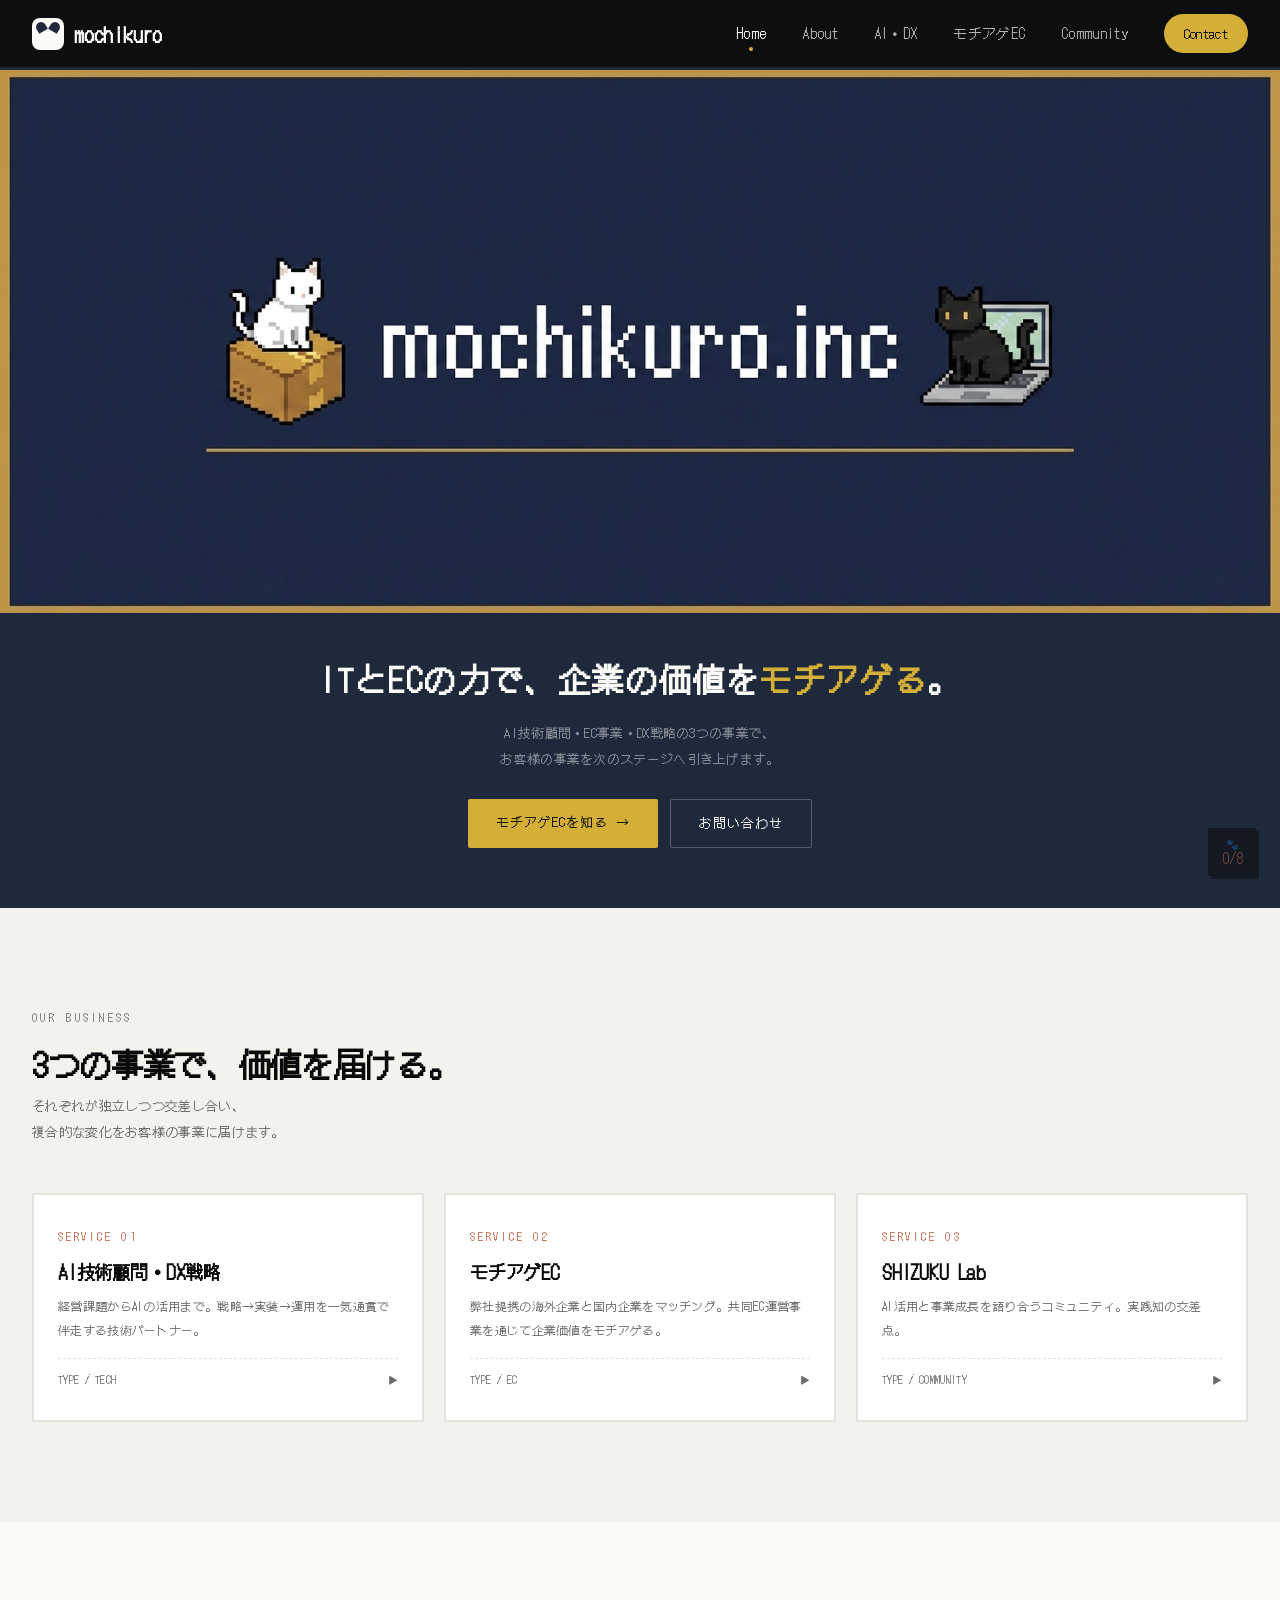
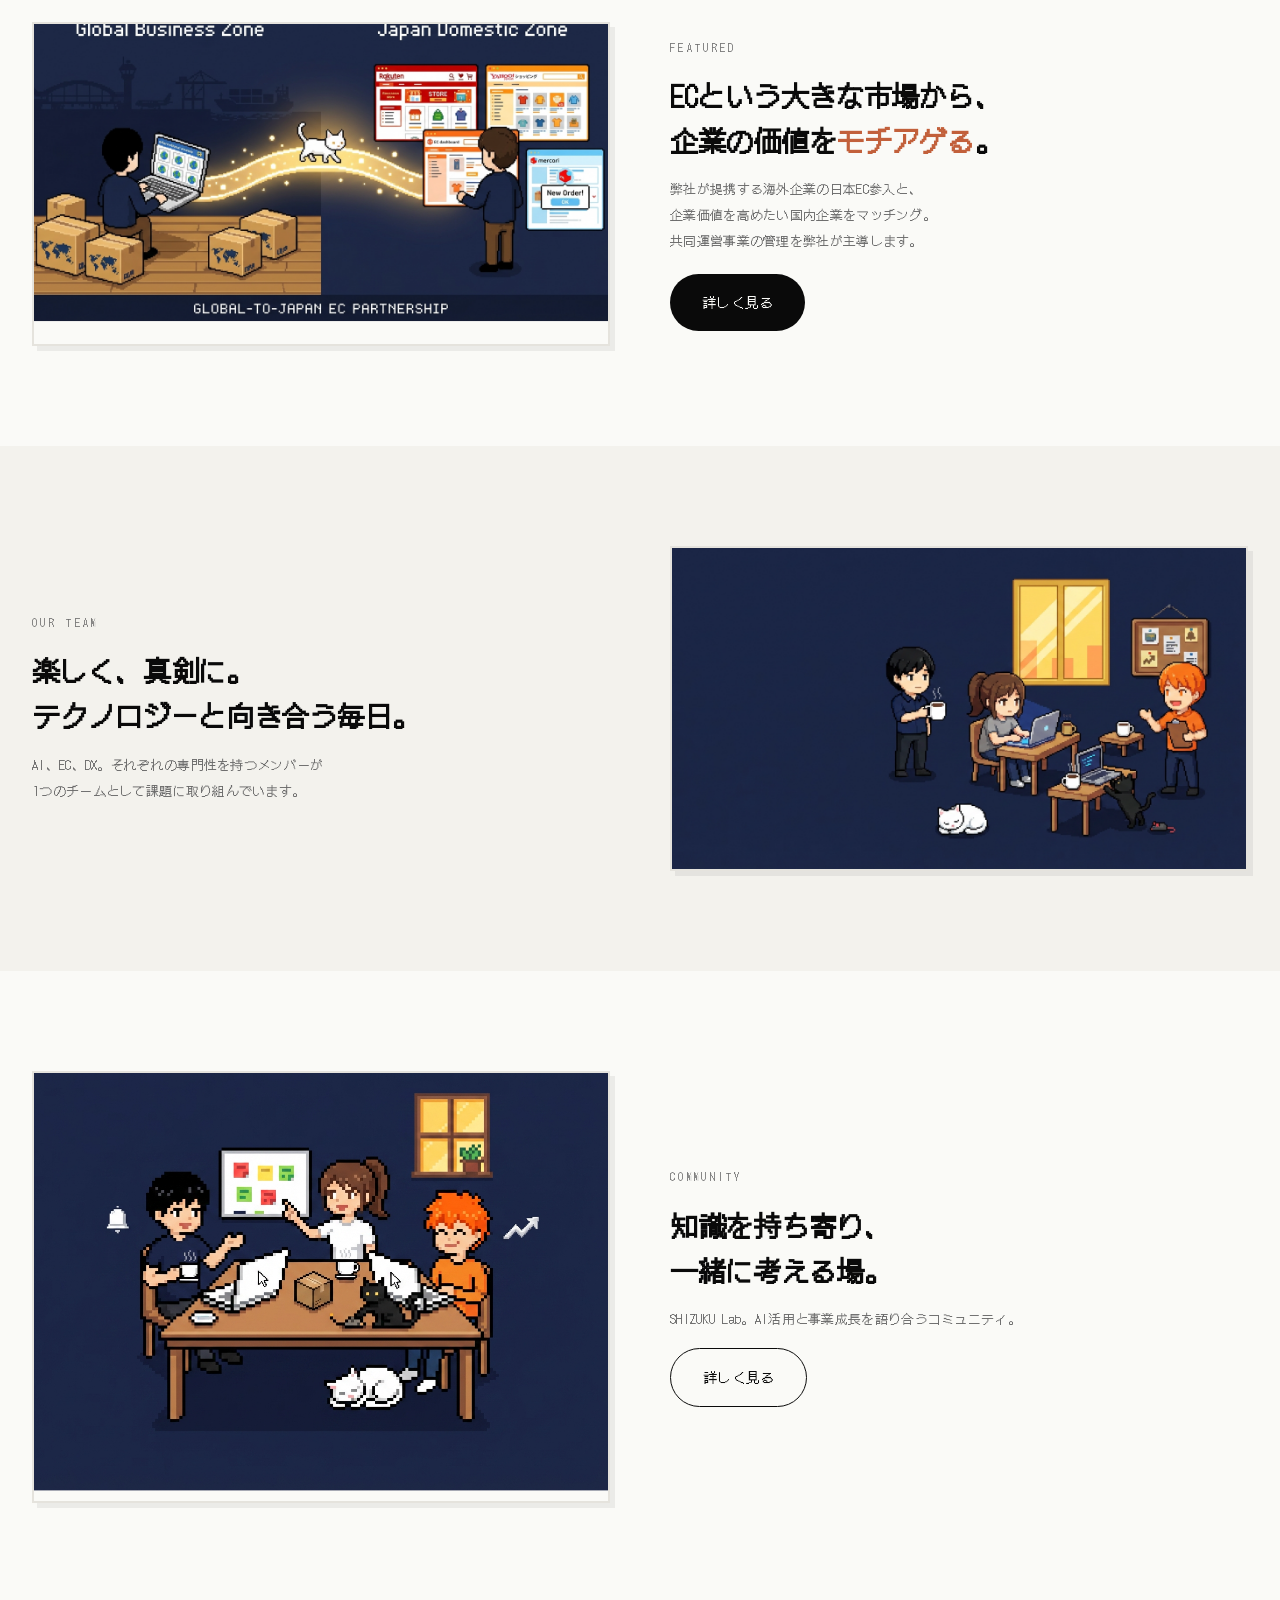
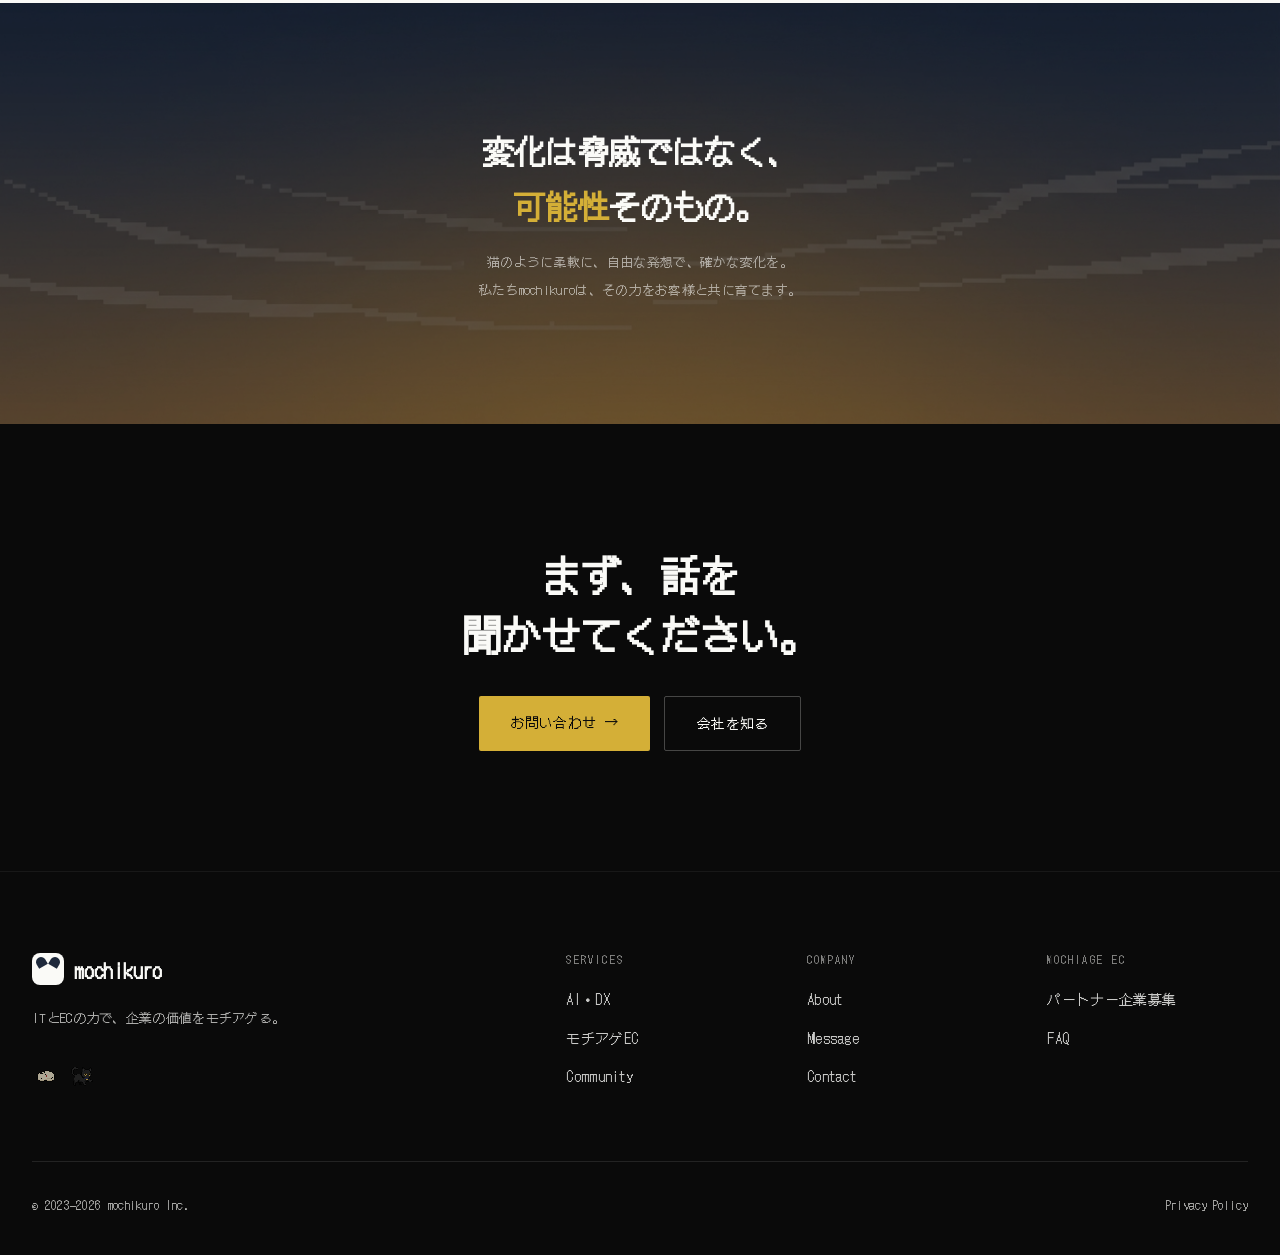
==== commit bdd6e3cb: "Add game-like effects and animations - RPG boot/loading screen on page load (NOW LOADING bar) - Floa" ====
--- a/index.html
+++ b/index.html
@@ -216,14 +216,227 @@
   line-height: 1.5;
 }
 
+/* ===== ゲームエフェクト ===== */
+
+/* ページ読み込み時のRPGブート画面 */
+.game-boot {
+  position: fixed;
+  inset: 0;
+  z-index: 9999;
+  background: #0a0a0a;
+  display: flex;
+  flex-direction: column;
+  align-items: center;
+  justify-content: center;
+  gap: 20px;
+  transition: opacity 0.8s ease;
+}
+.game-boot.fade-out { opacity: 0; pointer-events: none; }
+.game-boot-text {
+  color: #d4af37;
+  font-size: 14px;
+  letter-spacing: 0.3em;
+  animation: bootBlink 1s steps(2) infinite;
+}
+.game-boot-bar {
+  width: 200px;
+  height: 6px;
+  background: #222;
+  border: 1px solid #333;
+  overflow: hidden;
+}
+.game-boot-fill {
+  height: 100%;
+  width: 0%;
+  background: #d4af37;
+  animation: bootLoad 1.8s ease-in-out forwards;
+}
+@keyframes bootBlink { 50% { opacity: 0.3; } }
+@keyframes bootLoad { 0% { width: 0%; } 100% { width: 100%; } }
+
+/* タイピングエフェクト */
+.typing {
+  overflow: hidden;
+  white-space: nowrap;
+  border-right: 2px solid #d4af37;
+  width: 0;
+  animation: typeIn 2s steps(20) 0.5s forwards, blinkCaret 0.7s steps(2) infinite;
+}
+@keyframes typeIn { to { width: 100%; } }
+@keyframes blinkCaret { 50% { border-color: transparent; } }
+
+/* ヒーロー文字の1文字ずつ出現 */
+.char-reveal span {
+  display: inline-block;
+  opacity: 0;
+  transform: translateY(10px);
+  animation: charIn 0.4s ease forwards;
+}
+@keyframes charIn { to { opacity: 1; transform: translateY(0); } }
+
+/* パーティクル（浮遊するドット） */
+.particles {
+  position: fixed;
+  inset: 0;
+  pointer-events: none;
+  z-index: 0;
+  overflow: hidden;
+}
+.particle {
+  position: absolute;
+  width: 3px;
+  height: 3px;
+  background: #d4af37;
+  border-radius: 50%;
+  opacity: 0;
+  animation: particleFloat linear infinite;
+}
+@keyframes particleFloat {
+  0% { opacity: 0; transform: translateY(100vh) scale(0); }
+  10% { opacity: 0.6; }
+  90% { opacity: 0.3; }
+  100% { opacity: 0; transform: translateY(-10vh) scale(1); }
+}
+
+/* セクション見出しのグリッチエフェクト */
+.glitch {
+  position: relative;
+}
+.glitch:hover::before,
+.glitch:hover::after {
+  content: attr(data-text);
+  position: absolute;
+  left: 0;
+  top: 0;
+  width: 100%;
+  height: 100%;
+}
+.glitch:hover::before {
+  color: #c2603b;
+  z-index: -1;
+  animation: glitch1 0.3s ease infinite;
+}
+.glitch:hover::after {
+  color: #4a9eff;
+  z-index: -2;
+  animation: glitch2 0.3s ease infinite;
+}
+@keyframes glitch1 {
+  0%, 100% { clip-path: inset(0 0 80% 0); transform: translate(-2px, 0); }
+  25% { clip-path: inset(20% 0 60% 0); transform: translate(2px, 0); }
+  50% { clip-path: inset(40% 0 40% 0); transform: translate(-1px, 0); }
+  75% { clip-path: inset(60% 0 20% 0); transform: translate(1px, 0); }
+}
+@keyframes glitch2 {
+  0%, 100% { clip-path: inset(80% 0 0 0); transform: translate(2px, 0); }
+  25% { clip-path: inset(60% 0 20% 0); transform: translate(-2px, 0); }
+  50% { clip-path: inset(40% 0 40% 0); transform: translate(1px, 0); }
+  75% { clip-path: inset(20% 0 60% 0); transform: translate(-1px, 0); }
+}
+
+/* サービスカードのスキャンラインhover */
+.svc-card::before {
+  content: '';
+  position: absolute;
+  inset: 0;
+  background: linear-gradient(180deg,
+    transparent 0%,
+    rgba(212,175,55,0.03) 50%,
+    transparent 100%);
+  background-size: 100% 4px;
+  opacity: 0;
+  transition: opacity 0.3s;
+  pointer-events: none;
+}
+.svc-card:hover::before { opacity: 1; }
+.svc-card { position: relative; overflow: hidden; }
+
+/* ボタンのゲーム風プレスエフェクト */
+.btn-gold, .btn-line, .btn-primary, .btn-ghost {
+  position: relative;
+  overflow: hidden;
+  transition: all 0.15s ease !important;
+}
+.btn-gold:active, .btn-line:active, .btn-primary:active, .btn-ghost:active {
+  transform: scale(0.95) !important;
+  filter: brightness(1.2);
+}
+/* ボタンホバー時の光のスウィープ */
+.btn-gold::after, .btn-primary::after {
+  content: '';
+  position: absolute;
+  top: 0;
+  left: -100%;
+  width: 60%;
+  height: 100%;
+  background: linear-gradient(90deg, transparent, rgba(255,255,255,0.3), transparent);
+  transition: left 0.5s ease;
+}
+.btn-gold:hover::after, .btn-primary:hover::after {
+  left: 150%;
+}
+
+/* スクロールで数字がカウントアップ */
+.count-up { font-variant-numeric: tabular-nums; }
+
+/* 画像のパララックス風スクロール */
+.parallax-img {
+  transition: transform 0.1s linear;
+  will-change: transform;
+}
+
+/* RPGダイアログ風ツールチップ（hover） */
+.rpg-tip {
+  position: relative;
+  cursor: help;
+}
+.rpg-tip::after {
+  content: attr(data-tip);
+  position: absolute;
+  bottom: calc(100% + 8px);
+  left: 50%;
+  transform: translateX(-50%) scale(0.9);
+  background: #0a0a0a;
+  color: #fafaf7;
+  border: 2px solid #d4af37;
+  padding: 8px 14px;
+  font-size: 11px;
+  white-space: nowrap;
+  opacity: 0;
+  pointer-events: none;
+  transition: all 0.2s ease;
+  z-index: 10;
+}
+.rpg-tip:hover::after {
+  opacity: 1;
+  transform: translateX(-50%) scale(1);
+}
+
 /* ===== RESPONSIVE ===== */
 @media (max-width: 768px) {
   .feat-grid, .split-grid { grid-template-columns: 1fr; gap: 32px; }
   .svc-grid { grid-template-columns: 1fr; }
+  .game-boot-text { font-size: 12px; }
+  .particles { display: none; }
+}
+@media (prefers-reduced-motion: reduce) {
+  .particles, .game-boot { display: none; }
+  .typing { width: auto; animation: none; border: none; }
+  .char-reveal span { opacity: 1; transform: none; animation: none; }
 }
 </style>
 </head>
 <body class="page-home" data-stamp="home">
+
+<!-- RPGブート画面 -->
+<div class="game-boot" id="gameBoot">
+  <img src="assets/images/cat-white.png" alt="" style="width:48px;height:48px;image-rendering:pixelated;animation:bootBlink 1.5s ease infinite;">
+  <div class="game-boot-text">N O W &nbsp; L O A D I N G</div>
+  <div class="game-boot-bar"><div class="game-boot-fill"></div></div>
+</div>
+
+<!-- 浮遊パーティクル -->
+<div class="particles" id="particles"></div>
 
 <!-- NAV -->
 <header class="site-header">
@@ -247,7 +460,7 @@
     <img src="assets/images/hero-main.jpg" alt="mochikuro.inc">
   </div>
   <div class="hero-text-area">
-    <h1>ITとECの力で、企業の価値を<em>モチアゲる</em>。</h1>
+    <h1 class="glitch" data-text="ITとECの力で、企業の価値をモチアゲる。" id="heroTitle">ITとECの力で、企業の価値を<em>モチアゲる</em>。</h1>
     <p>AI技術顧問・EC事業・DX戦略の3つの事業で、<br>お客様の事業を次のステージへ引き上げます。</p>
     <div class="hero-btns">
       <a href="mochiage-ec/index.html" class="btn-gold">モチアゲECを知る →</a>
@@ -260,7 +473,7 @@
 <section class="svc-section">
   <div class="container">
     <div style="font-size: 11px; letter-spacing: 0.3em; color: var(--c-muted); margin-bottom: 16px;" class="reveal">OUR BUSINESS</div>
-    <h2 class="reveal d1" style="font-size: clamp(20px, 3vw, 32px); margin-bottom: 8px;">3つの事業で、価値を届ける。</h2>
+    <h2 class="reveal d1 glitch" data-text="3つの事業で、価値を届ける。" style="font-size: clamp(20px, 3vw, 32px); margin-bottom: 8px;">3つの事業で、価値を届ける。</h2>
     <p class="reveal d2" style="font-size: 13px; color: var(--c-muted); line-height: 2; max-width: 480px;">
       それぞれが独立しつつ交差し合い、<br>複合的な変化をお客様の事業に届けます。
     </p>
@@ -384,5 +597,88 @@
 </footer>
 
 <script src="js/main.js"></script>
+<script>
+// ===== RPGブート画面 =====
+(function(){
+  const boot = document.getElementById('gameBoot');
+  if(!boot) return;
+  setTimeout(()=>{
+    boot.classList.add('fade-out');
+    setTimeout(()=> boot.remove(), 800);
+  }, 2200);
+})();
+
+// ===== 浮遊パーティクル =====
+(function(){
+  const container = document.getElementById('particles');
+  if(!container || window.matchMedia('(max-width:768px)').matches) return;
+  for(let i=0; i<25; i++){
+    const p = document.createElement('div');
+    p.className = 'particle';
+    p.style.left = Math.random()*100 + '%';
+    p.style.animationDuration = (8 + Math.random()*12) + 's';
+    p.style.animationDelay = (-Math.random()*15) + 's';
+    p.style.width = p.style.height = (2 + Math.random()*3) + 'px';
+    if(Math.random()>0.7) p.style.background = '#fafaf7';
+    container.appendChild(p);
+  }
+})();
+
+// ===== 画像パララックス =====
+(function(){
+  const imgs = document.querySelectorAll('.feat-img img, .split-img img');
+  if(!imgs.length || window.matchMedia('(prefers-reduced-motion:reduce)').matches) return;
+  window.addEventListener('scroll', ()=>{
+    const scrollY = window.scrollY;
+    imgs.forEach(img=>{
+      const rect = img.getBoundingClientRect();
+      if(rect.top < window.innerHeight && rect.bottom > 0){
+        const offset = (rect.top - window.innerHeight/2) * 0.05;
+        img.style.transform = `translateY(${offset}px) scale(1.05)`;
+      }
+    });
+  }, {passive:true});
+})();
+
+// ===== ボタンクリック時のRPG SE音 =====
+document.querySelectorAll('.btn-gold, .btn-line, .btn-primary, .btn-ghost, .nav-cta').forEach(btn=>{
+  btn.addEventListener('click', function(){
+    try {
+      const ctx = new (window.AudioContext||window.webkitAudioContext)();
+      const osc = ctx.createOscillator();
+      const gain = ctx.createGain();
+      osc.connect(gain);
+      gain.connect(ctx.destination);
+      osc.frequency.setValueAtTime(880, ctx.currentTime);
+      osc.frequency.exponentialRampToValueAtTime(1320, ctx.currentTime+0.05);
+      osc.frequency.exponentialRampToValueAtTime(660, ctx.currentTime+0.1);
+      gain.gain.setValueAtTime(0.12, ctx.currentTime);
+      gain.gain.exponentialRampToValueAtTime(0.001, ctx.currentTime+0.15);
+      osc.type = 'square';
+      osc.start();
+      osc.stop(ctx.currentTime+0.15);
+    } catch(e){}
+  });
+});
+
+// ===== サービスカードhover時のRPGカーソル音 =====
+document.querySelectorAll('.svc-card').forEach(card=>{
+  card.addEventListener('mouseenter', function(){
+    try {
+      const ctx = new (window.AudioContext||window.webkitAudioContext)();
+      const osc = ctx.createOscillator();
+      const gain = ctx.createGain();
+      osc.connect(gain);
+      gain.connect(ctx.destination);
+      osc.frequency.value = 1200;
+      gain.gain.setValueAtTime(0.06, ctx.currentTime);
+      gain.gain.exponentialRampToValueAtTime(0.001, ctx.currentTime+0.08);
+      osc.type = 'square';
+      osc.start();
+      osc.stop(ctx.currentTime+0.08);
+    } catch(e){}
+  });
+});
+</script>
 </body>
 </html>
--- a/css/style.css
+++ b/css/style.css
@@ -17,10 +17,10 @@
   --c-gold: #a87f3c;              /* 落ち着いた金 */
   --c-warm: #c2603b;              /* 温かい朱 */
 
-  /* タイポ */
-  --f-sans: 'Inter', 'Noto Sans JP', sans-serif;
-  --f-serif: 'Noto Serif JP', 'Times New Roman', serif;
-  --f-display: 'Noto Serif JP', serif;
+  /* タイポ: 全てゲームフォント */
+  --f-sans: 'DotGothic16', 'Noto Sans JP', monospace;
+  --f-serif: 'DotGothic16', 'Noto Sans JP', monospace;
+  --f-display: 'DotGothic16', 'Noto Sans JP', monospace;
 
   /* サイズ */
   --container: 1280px;
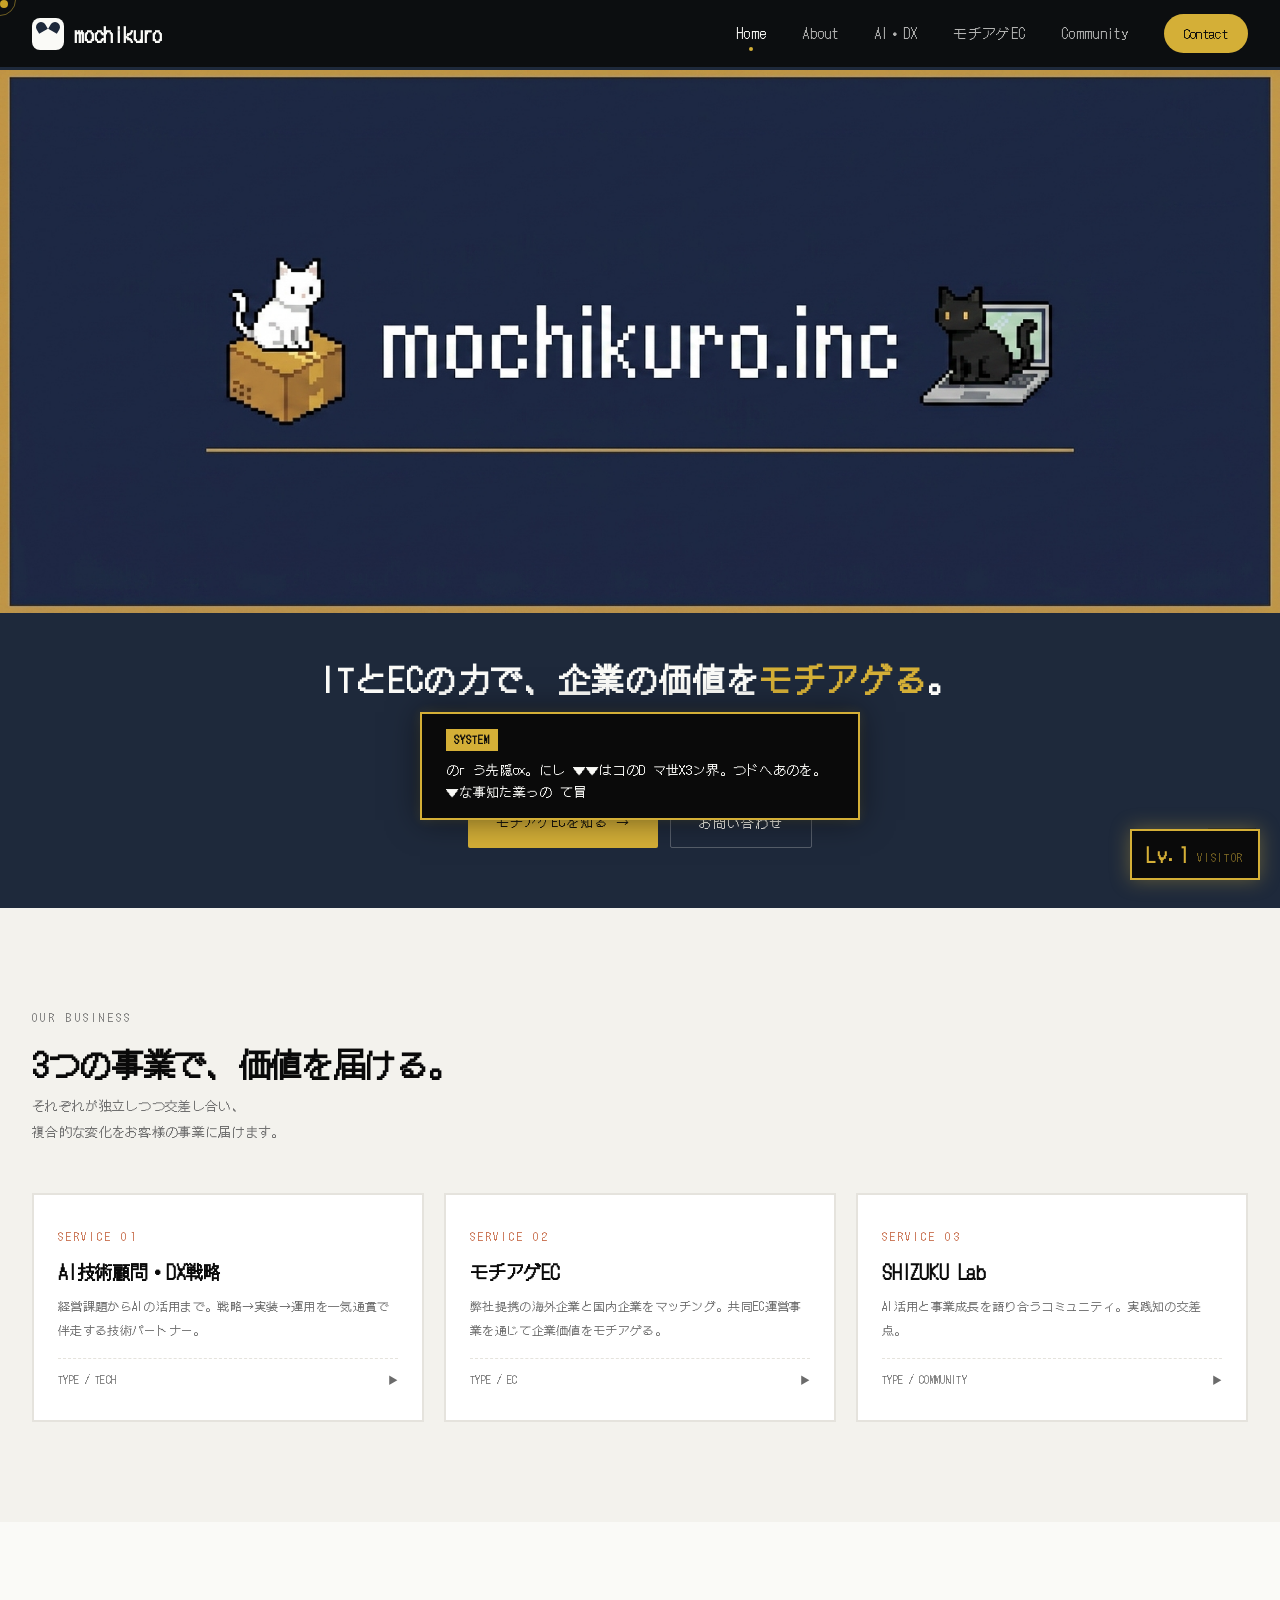
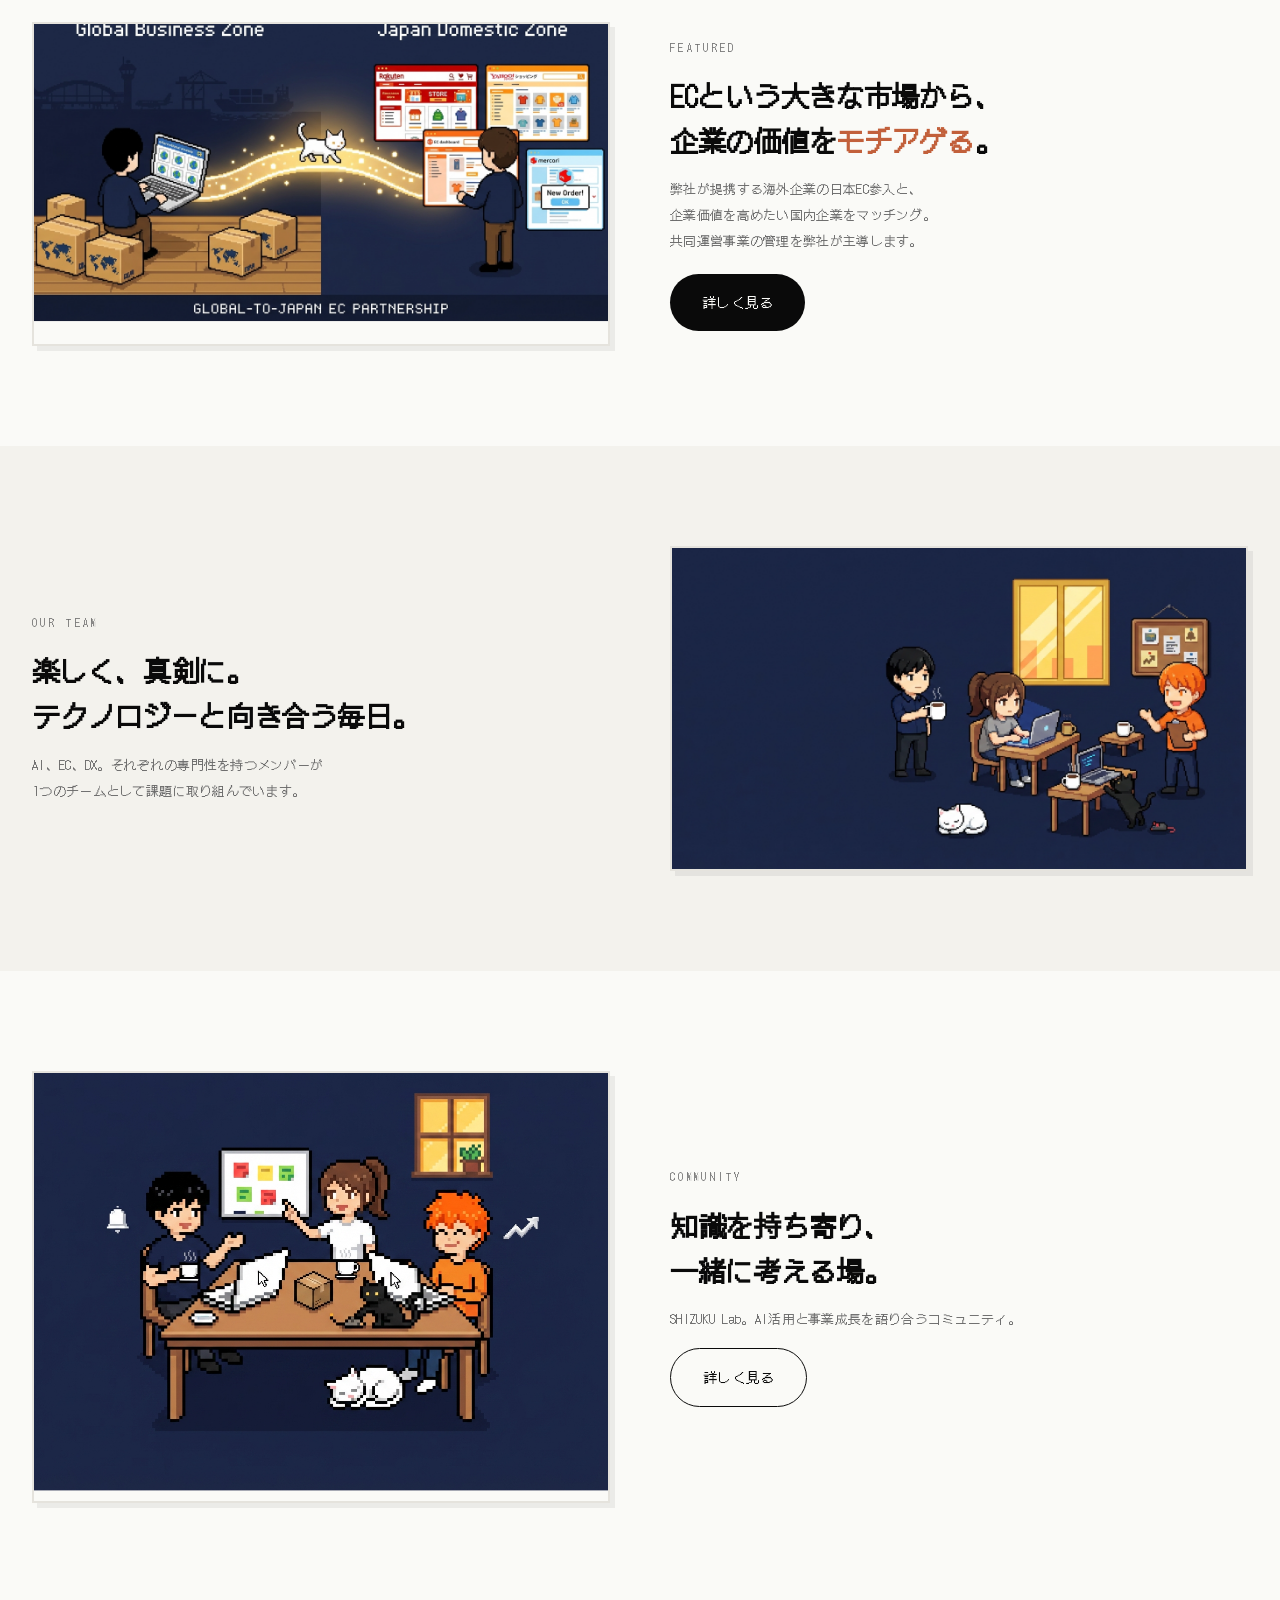
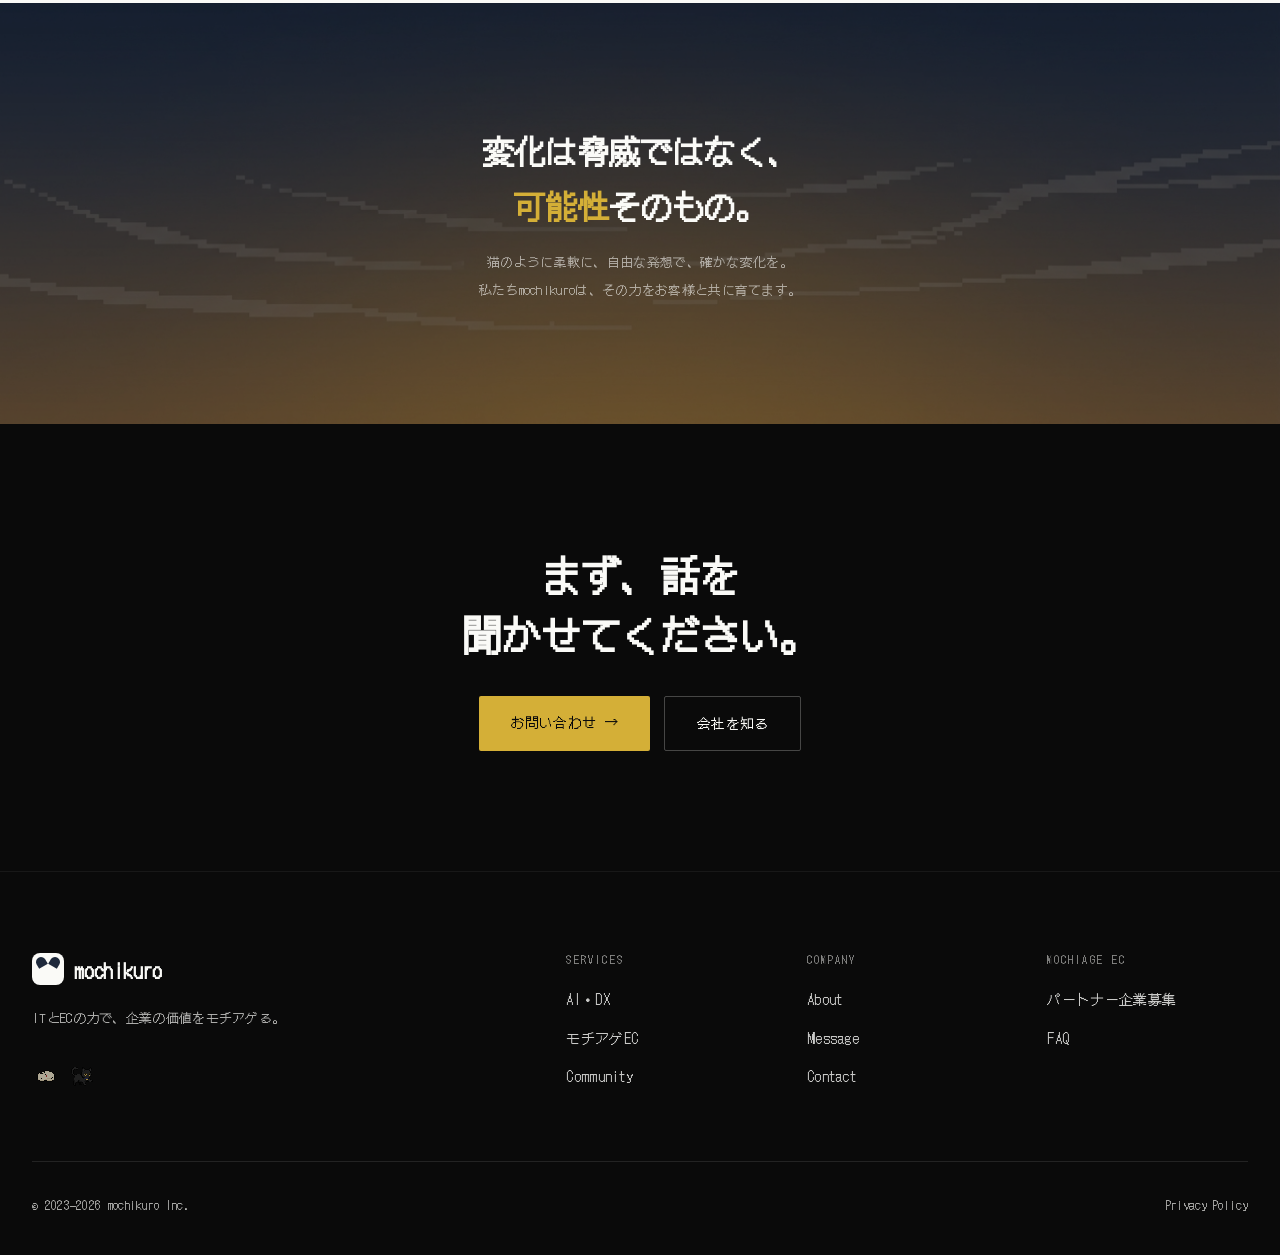
==== commit 0d736fa5: "Full game mode: XP system, combo counter, konami code, custom cursor, RPG dialogs, particle explosio" ====
--- a/index.html
+++ b/index.html
@@ -412,6 +412,179 @@
   transform: translateX(-50%) scale(1);
 }
 
+/* ===== XPバー（スクロール進捗） ===== */
+.xp-bar {
+  position: fixed;
+  top: 0;
+  left: 0;
+  height: 3px;
+  background: linear-gradient(90deg, #d4af37, #c2603b, #d4af37);
+  background-size: 200% 100%;
+  animation: xpShimmer 2s linear infinite;
+  z-index: 9998;
+  transition: width 0.1s linear;
+  box-shadow: 0 0 8px rgba(212,175,55,0.6);
+}
+@keyframes xpShimmer { 0% { background-position: 200% 0; } 100% { background-position: -200% 0; } }
+
+/* レベル表示（右下） */
+.level-badge {
+  position: fixed;
+  bottom: 20px;
+  right: 20px;
+  z-index: 90;
+  background: #0a0a0a;
+  border: 2px solid #d4af37;
+  color: #d4af37;
+  padding: 8px 14px;
+  font-size: 11px;
+  letter-spacing: 0.15em;
+  box-shadow: 0 0 16px rgba(212,175,55,0.3);
+  cursor: default;
+  transition: all 0.3s;
+}
+.level-badge:hover {
+  box-shadow: 0 0 24px rgba(212,175,55,0.6);
+  transform: scale(1.05);
+}
+.level-badge .lv { font-size: 18px; font-weight: 700; }
+
+/* カスタムカーソル */
+.cursor-dot {
+  position: fixed;
+  width: 8px;
+  height: 8px;
+  background: #d4af37;
+  border-radius: 50%;
+  pointer-events: none;
+  z-index: 9997;
+  transition: transform 0.08s ease;
+  mix-blend-mode: difference;
+}
+.cursor-ring {
+  position: fixed;
+  width: 32px;
+  height: 32px;
+  border: 1.5px solid rgba(212,175,55,0.5);
+  border-radius: 50%;
+  pointer-events: none;
+  z-index: 9996;
+  transition: transform 0.15s ease, width 0.2s, height 0.2s, border-color 0.2s;
+}
+.cursor-ring.hover {
+  width: 48px;
+  height: 48px;
+  border-color: #c2603b;
+}
+
+/* コンボカウンター */
+.combo {
+  position: fixed;
+  top: 50%;
+  right: 40px;
+  transform: translateY(-50%);
+  z-index: 80;
+  text-align: right;
+  pointer-events: none;
+  opacity: 0;
+  transition: opacity 0.5s;
+}
+.combo.show { opacity: 1; }
+.combo-num {
+  font-size: 48px;
+  font-weight: 900;
+  color: #d4af37;
+  line-height: 1;
+  text-shadow: 0 0 20px rgba(212,175,55,0.5);
+}
+.combo-label {
+  font-size: 11px;
+  letter-spacing: 0.3em;
+  color: rgba(212,175,55,0.7);
+}
+
+/* セクション間ワイプ */
+.section-wipe {
+  position: relative;
+  overflow: hidden;
+}
+.section-wipe::after {
+  content: '';
+  position: absolute;
+  top: 0;
+  left: 0;
+  width: 100%;
+  height: 100%;
+  background: #d4af37;
+  transform: translateX(-101%);
+  z-index: 5;
+}
+.section-wipe.wipe-in::after {
+  animation: wipeIn 0.8s cubic-bezier(0.76,0,0.24,1) forwards;
+}
+@keyframes wipeIn {
+  0% { transform: translateX(-101%); }
+  50% { transform: translateX(0); }
+  100% { transform: translateX(101%); }
+}
+
+/* RPGダイアログ */
+.rpg-dialog-float {
+  position: fixed;
+  bottom: 80px;
+  left: 50%;
+  transform: translateX(-50%);
+  z-index: 95;
+  background: #0a0a0a;
+  border: 2px solid #d4af37;
+  color: #fafaf7;
+  padding: 14px 24px;
+  font-size: 13px;
+  max-width: 440px;
+  width: 90%;
+  box-shadow: 0 0 30px rgba(0,0,0,0.5), 0 0 10px rgba(212,175,55,0.2);
+  opacity: 0;
+  transform: translateX(-50%) translateY(20px);
+  transition: all 0.4s ease;
+  pointer-events: none;
+}
+.rpg-dialog-float.show {
+  opacity: 1;
+  transform: translateX(-50%) translateY(0);
+  pointer-events: auto;
+}
+.rpg-dialog-float .speaker {
+  display: inline-block;
+  background: #d4af37;
+  color: #0a0a0a;
+  font-size: 10px;
+  font-weight: 700;
+  padding: 2px 8px;
+  margin-bottom: 8px;
+  letter-spacing: 0.1em;
+}
+.rpg-dialog-float .blink {
+  display: inline-block;
+  animation: bootBlink 1s steps(2) infinite;
+  color: #d4af37;
+  margin-left: 4px;
+}
+
+/* 隠しコマンド発動時のフラッシュ */
+.screen-flash {
+  position: fixed;
+  inset: 0;
+  background: #d4af37;
+  z-index: 99999;
+  opacity: 0;
+  pointer-events: none;
+  animation: flash 0.5s ease;
+}
+@keyframes flash {
+  0% { opacity: 0.8; }
+  100% { opacity: 0; }
+}
+
 /* ===== RESPONSIVE ===== */
 @media (max-width: 768px) {
   .feat-grid, .split-grid { grid-template-columns: 1fr; gap: 32px; }
@@ -437,6 +610,30 @@
 
 <!-- 浮遊パーティクル -->
 <div class="particles" id="particles"></div>
+
+<!-- XPバー -->
+<div class="xp-bar" id="xpBar" style="width:0%"></div>
+
+<!-- カスタムカーソル -->
+<div class="cursor-dot" id="cursorDot"></div>
+<div class="cursor-ring" id="cursorRing"></div>
+
+<!-- レベルバッジ -->
+<div class="level-badge" id="levelBadge">
+  <span class="lv">Lv.1</span> <span style="opacity:0.6">EXPLORER</span>
+</div>
+
+<!-- コンボカウンター -->
+<div class="combo" id="combo">
+  <div class="combo-num" id="comboNum">0</div>
+  <div class="combo-label">C O M B O</div>
+</div>
+
+<!-- RPGダイアログ -->
+<div class="rpg-dialog-float" id="rpgDialog">
+  <div class="speaker">SYSTEM</div>
+  <div id="rpgDialogText"></div>
+</div>
 
 <!-- NAV -->
 <header class="site-header">
@@ -470,7 +667,7 @@
 </section>
 
 <!-- ===== SERVICES ===== -->
-<section class="svc-section">
+<section class="svc-section section-wipe">
   <div class="container">
     <div style="font-size: 11px; letter-spacing: 0.3em; color: var(--c-muted); margin-bottom: 16px;" class="reveal">OUR BUSINESS</div>
     <h2 class="reveal d1 glitch" data-text="3つの事業で、価値を届ける。" style="font-size: clamp(20px, 3vw, 32px); margin-bottom: 8px;">3つの事業で、価値を届ける。</h2>
@@ -502,7 +699,7 @@
 </section>
 
 <!-- ===== FEATURED: モチアゲEC ===== -->
-<section class="feat">
+<section class="feat section-wipe">
   <div class="container">
     <div class="feat-grid">
       <div class="feat-img reveal">
@@ -679,6 +876,245 @@
     } catch(e){}
   });
 });
+
+// ===== XPバー（スクロール進捗） =====
+(function(){
+  const bar = document.getElementById('xpBar');
+  if(!bar) return;
+  window.addEventListener('scroll', ()=>{
+    const scrollTop = window.scrollY;
+    const docHeight = document.documentElement.scrollHeight - window.innerHeight;
+    const pct = docHeight > 0 ? (scrollTop / docHeight) * 100 : 0;
+    bar.style.width = pct + '%';
+  }, {passive:true});
+})();
+
+// ===== カスタムカーソル =====
+(function(){
+  if(window.matchMedia('(pointer:coarse)').matches) return;
+  const dot = document.getElementById('cursorDot');
+  const ring = document.getElementById('cursorRing');
+  if(!dot || !ring) return;
+  document.body.style.cursor = 'none';
+  document.querySelectorAll('a,button,.svc-card,.btn-gold,.btn-line,.nav-cta').forEach(el=>{
+    el.style.cursor = 'none';
+  });
+  let mx=0, my=0, rx=0, ry=0;
+  document.addEventListener('mousemove', e=>{
+    mx = e.clientX; my = e.clientY;
+    dot.style.left = (mx-4)+'px';
+    dot.style.top = (my-4)+'px';
+  });
+  // ringはラグ付きで追従
+  function moveRing(){
+    rx += (mx - rx) * 0.15;
+    ry += (my - ry) * 0.15;
+    ring.style.left = (rx-16)+'px';
+    ring.style.top = (ry-16)+'px';
+    requestAnimationFrame(moveRing);
+  }
+  moveRing();
+  // hover要素で拡大
+  document.querySelectorAll('a,button,.svc-card').forEach(el=>{
+    el.addEventListener('mouseenter', ()=> ring.classList.add('hover'));
+    el.addEventListener('mouseleave', ()=> ring.classList.remove('hover'));
+  });
+})();
+
+// ===== レベルシステム =====
+(function(){
+  const badge = document.getElementById('levelBadge');
+  if(!badge) return;
+  let xp = 0;
+  const titles = [
+    [0,'VISITOR'],[3,'EXPLORER'],[8,'ADVENTURER'],[15,'CHALLENGER'],[25,'HERO']
+  ];
+  function addXP(amount){
+    xp += amount;
+    let lv = 1;
+    let title = 'VISITOR';
+    for(const [threshold, t] of titles){
+      if(xp >= threshold){ lv = titles.indexOf([threshold,t])+1; title = t; }
+    }
+    lv = Math.min(5, Math.floor(xp/5)+1);
+    title = titles[Math.min(lv-1, titles.length-1)][1];
+    badge.innerHTML = `<span class="lv">Lv.${lv}</span> <span style="opacity:0.6">${title}</span>`;
+    badge.style.boxShadow = `0 0 ${16+xp}px rgba(212,175,55,${Math.min(0.3+xp*0.02,0.8)})`;
+  }
+  // スクロールでXP
+  let lastScroll = 0;
+  window.addEventListener('scroll', ()=>{
+    const now = Math.floor(window.scrollY / 300);
+    if(now > lastScroll){ addXP(1); lastScroll = now; }
+  }, {passive:true});
+  // クリックでXP
+  document.addEventListener('click', ()=> addXP(1));
+  window._addXP = addXP;
+})();
+
+// ===== クリックコンボ =====
+(function(){
+  const comboEl = document.getElementById('combo');
+  const numEl = document.getElementById('comboNum');
+  if(!comboEl || !numEl) return;
+  let combo = 0;
+  let timer = null;
+  document.addEventListener('click', ()=>{
+    combo++;
+    numEl.textContent = combo;
+    comboEl.classList.add('show');
+    if(combo >= 10){
+      numEl.style.color = '#c2603b';
+      numEl.style.fontSize = '60px';
+    } else if(combo >= 5){
+      numEl.style.color = '#d4af37';
+      numEl.style.fontSize = '52px';
+    } else {
+      numEl.style.color = '#d4af37';
+      numEl.style.fontSize = '48px';
+    }
+    clearTimeout(timer);
+    timer = setTimeout(()=>{
+      combo = 0;
+      comboEl.classList.remove('show');
+      numEl.style.fontSize = '48px';
+      numEl.style.color = '#d4af37';
+    }, 2000);
+  });
+})();
+
+// ===== セクションワイプ =====
+(function(){
+  const wipes = document.querySelectorAll('.section-wipe');
+  if(!wipes.length || !('IntersectionObserver' in window)) return;
+  const io = new IntersectionObserver(entries=>{
+    entries.forEach(e=>{
+      if(e.isIntersecting){
+        e.target.classList.add('wipe-in');
+        io.unobserve(e.target);
+      }
+    });
+  }, {threshold: 0.15});
+  wipes.forEach(w => io.observe(w));
+})();
+
+// ===== RPGダイアログ（ランダムメッセージ） =====
+(function(){
+  const dialog = document.getElementById('rpgDialog');
+  const textEl = document.getElementById('rpgDialogText');
+  if(!dialog || !textEl) return;
+  const messages = [
+    'ようこそ、mochikuro の世界へ。',
+    'この先には 3つの事業 が待っている…',
+    'EC × AI × DX。あなたの冒険が始まる。',
+    '企業価値をモチアゲる旅に出よう。',
+    'スクロールして先に進もう。▼',
+    '隠しコマンドを知っているか？ ↑↑↓↓←→←→',
+    'ページの最後まで辿り着けるか？',
+  ];
+  let shown = new Set();
+  function showDialog(){
+    const available = messages.filter((_,i) => !shown.has(i));
+    if(!available.length) return;
+    const idx = messages.indexOf(available[Math.floor(Math.random()*available.length)]);
+    shown.add(idx);
+    // タイピングエフェクト
+    const msg = messages[idx];
+    textEl.textContent = '';
+    dialog.classList.add('show');
+    let i = 0;
+    const typeInterval = setInterval(()=>{
+      textEl.textContent += msg[i];
+      i++;
+      if(i >= msg.length){
+        clearInterval(typeInterval);
+        textEl.innerHTML += '<span class="blink">▼</span>';
+        setTimeout(()=> dialog.classList.remove('show'), 4000);
+      }
+    }, 50);
+  }
+  // 一定スクロールごとに表示
+  let triggers = [300, 800, 1500, 2500, 4000];
+  let nextTrigger = 0;
+  window.addEventListener('scroll', ()=>{
+    if(nextTrigger >= triggers.length) return;
+    if(window.scrollY > triggers[nextTrigger]){
+      showDialog();
+      nextTrigger++;
+    }
+  }, {passive:true});
+  // 初回: 3秒後
+  setTimeout(showDialog, 3500);
+})();
+
+// ===== コナミコマンド（↑↑↓↓←→←→BA） =====
+(function(){
+  const code = [38,38,40,40,37,39,37,39,66,65];
+  let idx = 0;
+  document.addEventListener('keydown', e=>{
+    if(e.keyCode === code[idx]){
+      idx++;
+      if(idx === code.length){
+        idx = 0;
+        // 発動！
+        const flash = document.createElement('div');
+        flash.className = 'screen-flash';
+        document.body.appendChild(flash);
+        setTimeout(()=> flash.remove(), 600);
+        // 8bitファンファーレ
+        try {
+          const ctx = new (window.AudioContext||window.webkitAudioContext)();
+          const notes = [523,659,784,1047];
+          notes.forEach((freq, i)=>{
+            const osc = ctx.createOscillator();
+            const gain = ctx.createGain();
+            osc.connect(gain);
+            gain.connect(ctx.destination);
+            osc.frequency.value = freq;
+            osc.type = 'square';
+            gain.gain.setValueAtTime(0.1, ctx.currentTime + i*0.15);
+            gain.gain.exponentialRampToValueAtTime(0.001, ctx.currentTime + i*0.15 + 0.3);
+            osc.start(ctx.currentTime + i*0.15);
+            osc.stop(ctx.currentTime + i*0.15 + 0.3);
+          });
+        } catch(e){}
+        // レベルMAX
+        if(window._addXP) window._addXP(50);
+        // メッセージ
+        const dialog = document.getElementById('rpgDialog');
+        const textEl = document.getElementById('rpgDialogText');
+        if(dialog && textEl){
+          textEl.innerHTML = '<span class="speaker">SECRET</span> 隠しコマンド発動！ Lv.MAX 到達！ 🎊';
+          dialog.classList.add('show');
+          setTimeout(()=> dialog.classList.remove('show'), 5000);
+        }
+      }
+    } else { idx = 0; }
+  });
+})();
+
+// ===== マウストレイル（クリック時にパーティクル爆発） =====
+document.addEventListener('click', e=>{
+  if(e.target.closest('a,button,input,textarea,select,label')) return;
+  for(let i=0; i<6; i++){
+    const p = document.createElement('div');
+    p.style.cssText = `
+      position:fixed;left:${e.clientX}px;top:${e.clientY}px;
+      width:4px;height:4px;background:${Math.random()>0.5?'#d4af37':'#c2603b'};
+      border-radius:50%;pointer-events:none;z-index:9999;
+    `;
+    document.body.appendChild(p);
+    const angle = (Math.PI*2/6)*i;
+    const dist = 30+Math.random()*40;
+    const dx = Math.cos(angle)*dist;
+    const dy = Math.sin(angle)*dist;
+    p.animate([
+      {transform:'translate(0,0) scale(1)',opacity:1},
+      {transform:`translate(${dx}px,${dy}px) scale(0)`,opacity:0}
+    ],{duration:600,easing:'ease-out'});
+    setTimeout(()=>p.remove(), 600);
+  }
+});
 </script>
 </body>
 </html>
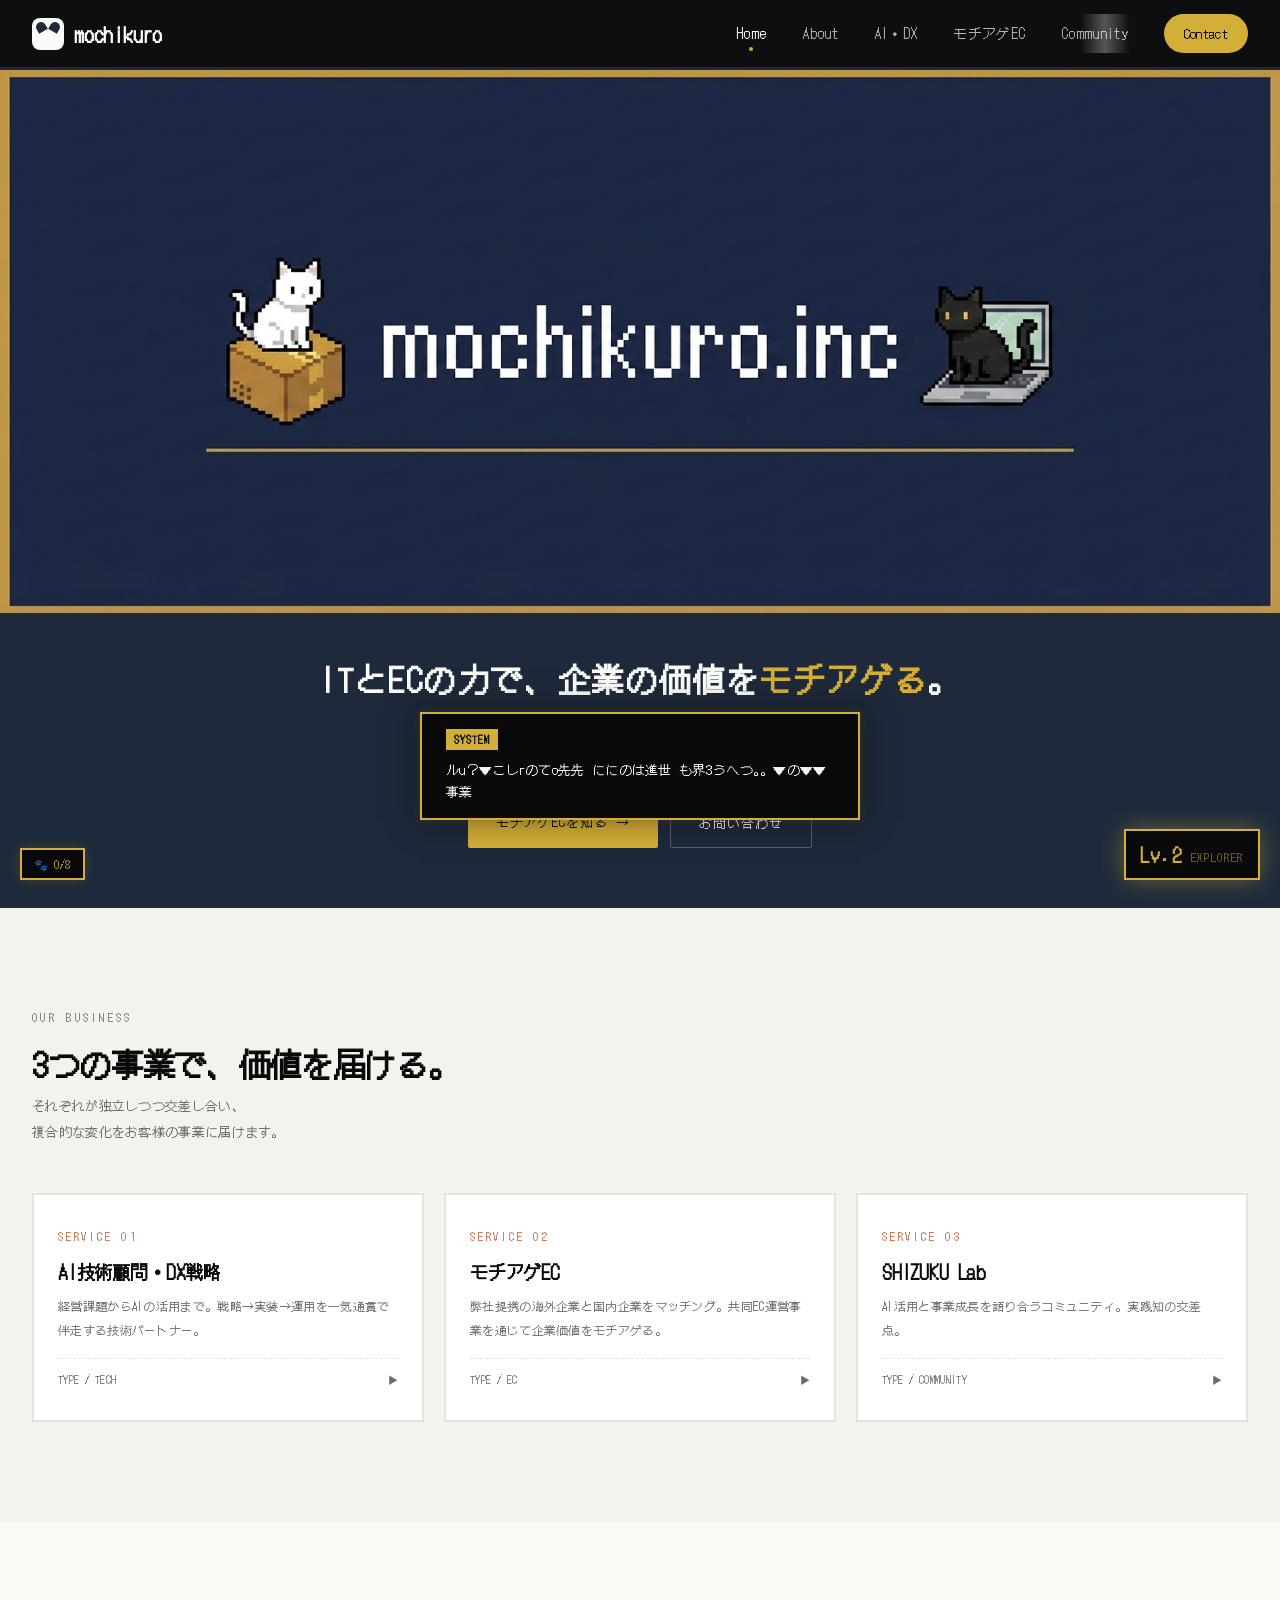
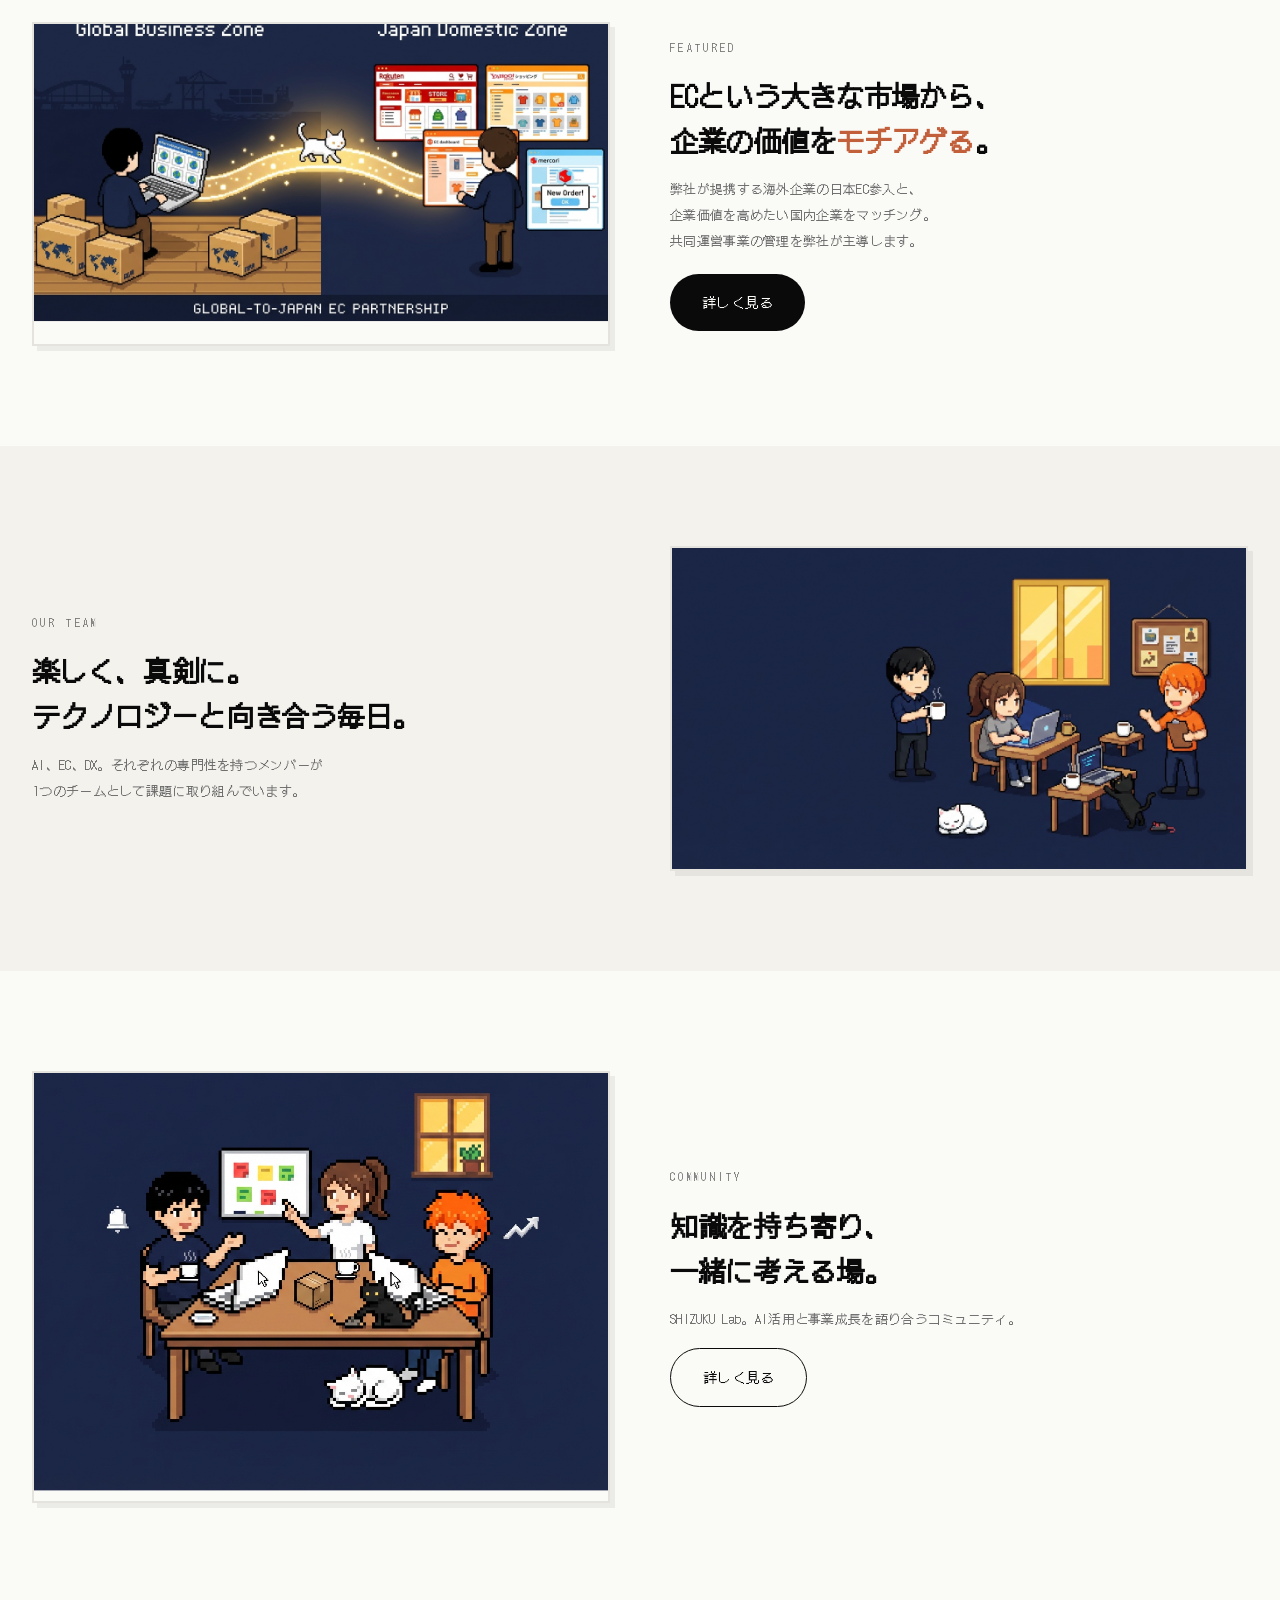
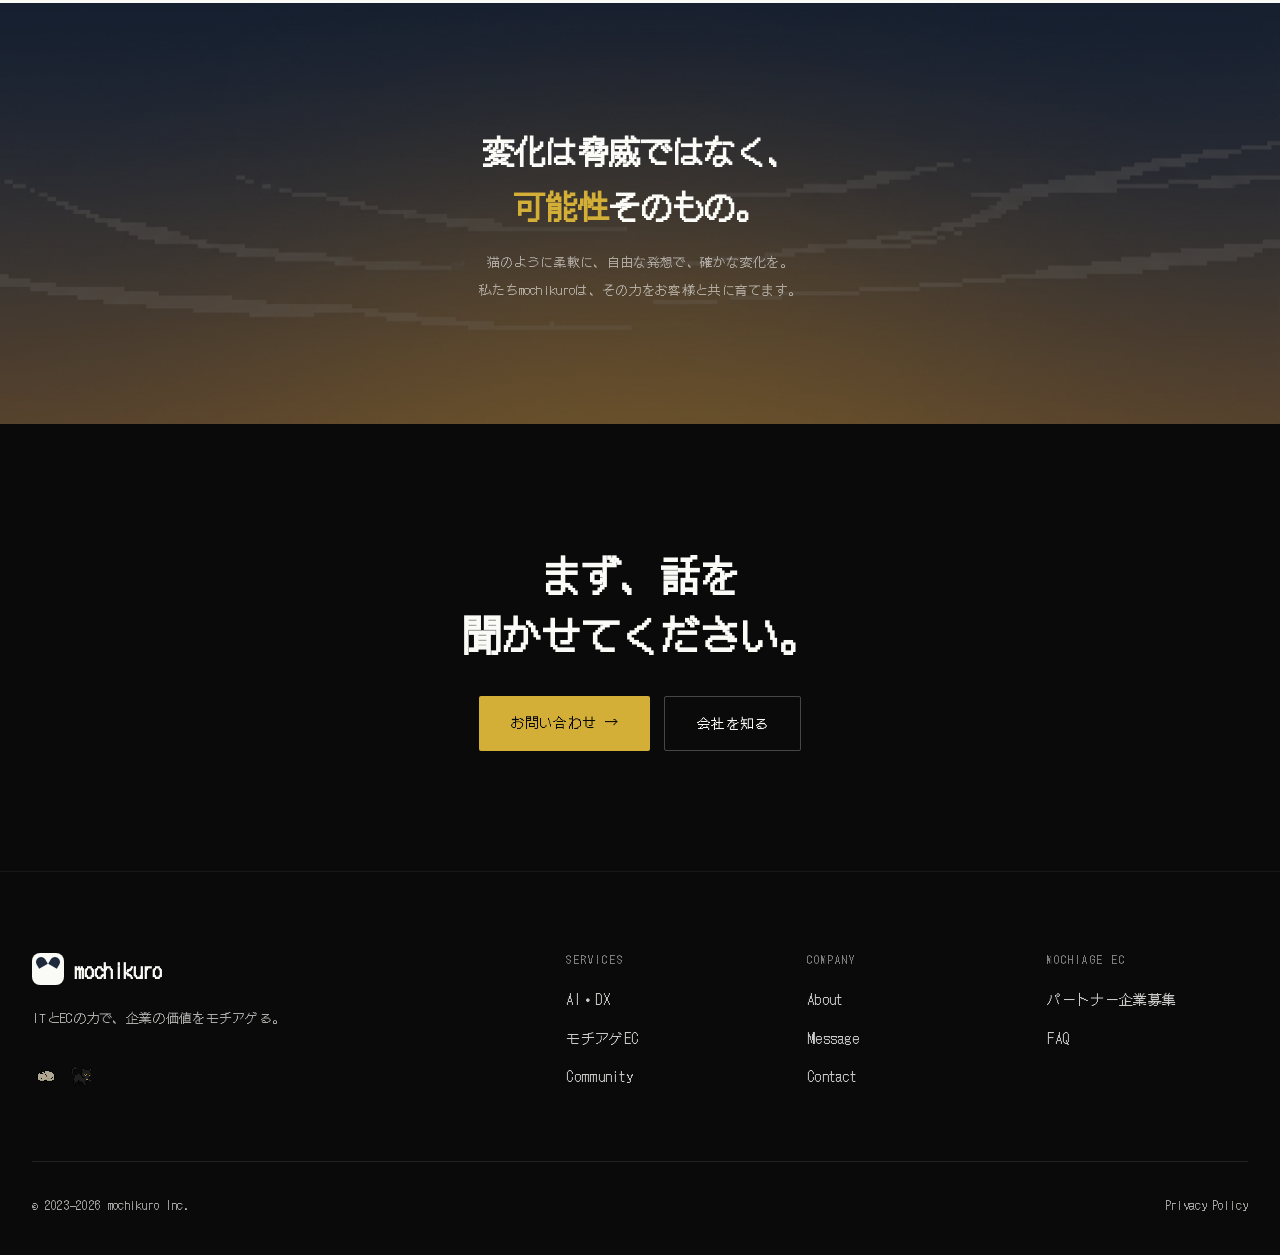
==== commit 14c83553: "Move all game effects to shared CSS/JS - applies to ALL pages - Game CSS moved from index.html inlin" ====
--- a/index.html
+++ b/index.html
@@ -13,625 +13,64 @@
 <link rel="icon" href="data:image/svg+xml,%3Csvg xmlns='http://www.w3.org/2000/svg' viewBox='0 0 32 32' shape-rendering='crispEdges'%3E%3Crect width='32' height='32' rx='4' fill='%230a0a0a'/%3E%3Cg fill='%23f5f0e8'%3E%3Crect x='6' y='4' width='4' height='4'/%3E%3Crect x='22' y='4' width='4' height='4'/%3E%3Crect x='4' y='8' width='24' height='16'/%3E%3C/g%3E%3C/svg%3E">
 
 <style>
-/* ゲームフォント統一 */
-body, h1, h2, h3, h4, p, a, span, div, button, li, label, input, textarea, select {
-  font-family: 'DotGothic16', 'Noto Sans JP', monospace !important;
-}
-
-/* ===== HERO ===== */
-.hero-full {
-  width: 100%;
-  min-height: 100vh;
-  background: #1e293b;
-  position: relative;
-  display: flex;
-  flex-direction: column;
-}
-/* 画像を最大化して中央に。枠の上下に紺余白 */
-.hero-img-area {
-  flex: 1;
-  display: flex;
-  align-items: center;
-  justify-content: center;
-  padding: 70px 0 0; /* ヘッダー分 */
-  position: relative;
-}
-.hero-img-area img {
-  width: 100%;
-  height: auto;
-  display: block;
-}
-/* テキストはゴールド枠の下、紺背景エリアに */
-.hero-text-area {
-  background: #1e293b;
-  text-align: center;
-  padding: 40px 24px 60px;
-}
-.hero-text-area h1 {
-  font-size: clamp(18px, 3vw, 32px);
-  color: #fafaf7;
-  line-height: 1.6;
-  margin-bottom: 16px;
-  letter-spacing: 0.05em;
-}
-.hero-text-area h1 em {
-  font-style: normal;
-  color: #d4af37;
-}
-.hero-text-area p {
-  font-size: clamp(11px, 1vw, 14px);
-  color: rgba(250,250,247,0.5);
-  line-height: 2;
-  margin-bottom: 28px;
-}
-.hero-btns {
-  display: flex;
-  gap: 12px;
-  justify-content: center;
-  flex-wrap: wrap;
-}
-.hero-btns a {
-  padding: 12px 28px;
-  font-size: 13px;
-  font-weight: 400;
-  border-radius: 2px;
-  transition: all 0.3s;
-  letter-spacing: 0.08em;
-}
-.btn-gold { background: #d4af37; color: #0a0a0a; border: none; }
-.btn-gold:hover { background: #c2603b; color: #fafaf7; }
-.btn-line { background: transparent; color: #fafaf7; border: 1px solid rgba(250,250,247,0.25); }
-.btn-line:hover { border-color: #fafaf7; }
-
-/* ===== SERVICE ===== */
-.svc-section { background: var(--c-bg-soft); padding: 100px 0; }
-.svc-grid {
-  display: grid;
-  grid-template-columns: repeat(auto-fit, minmax(280px, 1fr));
-  gap: 20px;
-  margin-top: 48px;
-}
-.svc-card {
-  display: block;
-  background: var(--c-surface);
-  border: 2px solid var(--c-line);
-  padding: 32px 24px;
-  text-decoration: none;
-  color: inherit;
-  transition: all 0.2s;
-}
-.svc-card:hover {
-  border-color: var(--c-ink);
-  transform: translate(-3px, -3px);
-  box-shadow: 3px 3px 0 var(--c-ink);
-}
-.svc-num {
-  font-size: 11px;
-  letter-spacing: 0.25em;
-  color: var(--c-warm);
-  margin-bottom: 14px;
-}
-.svc-card h3 { font-size: 18px; margin-bottom: 10px; }
-.svc-card p { font-size: 12px; color: var(--c-muted); line-height: 2; margin-bottom: 16px; }
-.svc-foot {
-  display: flex;
-  justify-content: space-between;
-  font-size: 10px;
-  color: var(--c-muted);
-  padding-top: 12px;
-  border-top: 1px dashed var(--c-line);
-}
-.svc-card:hover .arrow { color: var(--c-warm); }
-
-/* ===== FEATURED ===== */
-.feat { padding: 100px 0; }
-.feat-grid {
-  display: grid;
-  grid-template-columns: 1fr 1fr;
-  gap: 60px;
-  align-items: center;
-}
-.feat-img {
-  border: 2px solid var(--c-line);
-  overflow: hidden;
-  box-shadow: 5px 5px 0 rgba(0,0,0,0.06);
-}
-.feat-img img { width: 100%; height: auto; display: block; }
-.feat-text h2 {
-  font-size: clamp(18px, 2.5vw, 28px);
-  margin-bottom: 14px;
-  line-height: 1.6;
-}
-.feat-text h2 em { font-style: normal; color: var(--c-warm); }
-.feat-text p {
-  font-size: 13px;
-  color: var(--c-muted);
-  line-height: 2;
-  margin-bottom: 20px;
-}
-
-/* ===== TEAM / COMMUNITY ===== */
-.split { padding: 100px 0; }
-.split-grid {
-  display: grid;
-  grid-template-columns: 1fr 1fr;
-  gap: 60px;
-  align-items: center;
-}
-.split-img {
-  border: 2px solid var(--c-line);
-  overflow: hidden;
-  box-shadow: 5px 5px 0 rgba(0,0,0,0.06);
-}
-.split-img img { width: 100%; height: auto; }
-
-/* ===== PHILOSOPHY ===== */
-.philo {
-  position: relative;
-  overflow: hidden;
-  padding: 120px 0;
-}
-.philo-bg {
-  position: absolute;
-  inset: 0;
-}
-.philo-bg img { width: 100%; height: 100%; object-fit: cover; }
-.philo-overlay {
-  position: absolute;
-  inset: 0;
-  background: rgba(10,10,10,0.55);
-}
-.philo-text {
-  position: relative;
-  z-index: 1;
-  text-align: center;
-  max-width: 600px;
-  margin: 0 auto;
-  padding: 0 24px;
-}
-.philo-text h2 {
-  font-size: clamp(18px, 3vw, 32px);
-  color: #fafaf7;
-  line-height: 1.7;
-  margin-bottom: 16px;
-}
-.philo-text h2 em { font-style: normal; color: #d4af37; }
-.philo-text p {
-  font-size: clamp(11px, 1vw, 14px);
-  color: rgba(250,250,247,0.6);
-  line-height: 2.2;
-}
-
-/* ===== CTA ===== */
-.cta-block {
-  background: var(--c-ink);
-  color: #fafaf7;
-  padding: 120px 0;
-  text-align: center;
-}
-.cta-block h2 {
-  font-size: clamp(22px, 3.5vw, 40px);
-  color: #fafaf7;
-  margin-bottom: 32px;
-  line-height: 1.5;
-}
-
-/* ===== ゲームエフェクト ===== */
-
-/* ページ読み込み時のRPGブート画面 */
-.game-boot {
-  position: fixed;
-  inset: 0;
-  z-index: 9999;
-  background: #0a0a0a;
-  display: flex;
-  flex-direction: column;
-  align-items: center;
-  justify-content: center;
-  gap: 20px;
-  transition: opacity 0.8s ease;
-}
-.game-boot.fade-out { opacity: 0; pointer-events: none; }
-.game-boot-text {
-  color: #d4af37;
-  font-size: 14px;
-  letter-spacing: 0.3em;
-  animation: bootBlink 1s steps(2) infinite;
-}
-.game-boot-bar {
-  width: 200px;
-  height: 6px;
-  background: #222;
-  border: 1px solid #333;
-  overflow: hidden;
-}
-.game-boot-fill {
-  height: 100%;
-  width: 0%;
-  background: #d4af37;
-  animation: bootLoad 1.8s ease-in-out forwards;
-}
-@keyframes bootBlink { 50% { opacity: 0.3; } }
-@keyframes bootLoad { 0% { width: 0%; } 100% { width: 100%; } }
-
-/* タイピングエフェクト */
-.typing {
-  overflow: hidden;
-  white-space: nowrap;
-  border-right: 2px solid #d4af37;
-  width: 0;
-  animation: typeIn 2s steps(20) 0.5s forwards, blinkCaret 0.7s steps(2) infinite;
-}
-@keyframes typeIn { to { width: 100%; } }
-@keyframes blinkCaret { 50% { border-color: transparent; } }
-
-/* ヒーロー文字の1文字ずつ出現 */
-.char-reveal span {
-  display: inline-block;
-  opacity: 0;
-  transform: translateY(10px);
-  animation: charIn 0.4s ease forwards;
-}
-@keyframes charIn { to { opacity: 1; transform: translateY(0); } }
-
-/* パーティクル（浮遊するドット） */
-.particles {
-  position: fixed;
-  inset: 0;
-  pointer-events: none;
-  z-index: 0;
-  overflow: hidden;
-}
-.particle {
-  position: absolute;
-  width: 3px;
-  height: 3px;
-  background: #d4af37;
-  border-radius: 50%;
-  opacity: 0;
-  animation: particleFloat linear infinite;
-}
-@keyframes particleFloat {
-  0% { opacity: 0; transform: translateY(100vh) scale(0); }
-  10% { opacity: 0.6; }
-  90% { opacity: 0.3; }
-  100% { opacity: 0; transform: translateY(-10vh) scale(1); }
-}
-
-/* セクション見出しのグリッチエフェクト */
-.glitch {
-  position: relative;
-}
-.glitch:hover::before,
-.glitch:hover::after {
-  content: attr(data-text);
-  position: absolute;
-  left: 0;
-  top: 0;
-  width: 100%;
-  height: 100%;
-}
-.glitch:hover::before {
-  color: #c2603b;
-  z-index: -1;
-  animation: glitch1 0.3s ease infinite;
-}
-.glitch:hover::after {
-  color: #4a9eff;
-  z-index: -2;
-  animation: glitch2 0.3s ease infinite;
-}
-@keyframes glitch1 {
-  0%, 100% { clip-path: inset(0 0 80% 0); transform: translate(-2px, 0); }
-  25% { clip-path: inset(20% 0 60% 0); transform: translate(2px, 0); }
-  50% { clip-path: inset(40% 0 40% 0); transform: translate(-1px, 0); }
-  75% { clip-path: inset(60% 0 20% 0); transform: translate(1px, 0); }
-}
-@keyframes glitch2 {
-  0%, 100% { clip-path: inset(80% 0 0 0); transform: translate(2px, 0); }
-  25% { clip-path: inset(60% 0 20% 0); transform: translate(-2px, 0); }
-  50% { clip-path: inset(40% 0 40% 0); transform: translate(1px, 0); }
-  75% { clip-path: inset(20% 0 60% 0); transform: translate(-1px, 0); }
-}
-
-/* サービスカードのスキャンラインhover */
-.svc-card::before {
-  content: '';
-  position: absolute;
-  inset: 0;
-  background: linear-gradient(180deg,
-    transparent 0%,
-    rgba(212,175,55,0.03) 50%,
-    transparent 100%);
-  background-size: 100% 4px;
-  opacity: 0;
-  transition: opacity 0.3s;
-  pointer-events: none;
-}
-.svc-card:hover::before { opacity: 1; }
-.svc-card { position: relative; overflow: hidden; }
-
-/* ボタンのゲーム風プレスエフェクト */
-.btn-gold, .btn-line, .btn-primary, .btn-ghost {
-  position: relative;
-  overflow: hidden;
-  transition: all 0.15s ease !important;
-}
-.btn-gold:active, .btn-line:active, .btn-primary:active, .btn-ghost:active {
-  transform: scale(0.95) !important;
-  filter: brightness(1.2);
-}
-/* ボタンホバー時の光のスウィープ */
-.btn-gold::after, .btn-primary::after {
-  content: '';
-  position: absolute;
-  top: 0;
-  left: -100%;
-  width: 60%;
-  height: 100%;
-  background: linear-gradient(90deg, transparent, rgba(255,255,255,0.3), transparent);
-  transition: left 0.5s ease;
-}
-.btn-gold:hover::after, .btn-primary:hover::after {
-  left: 150%;
-}
-
-/* スクロールで数字がカウントアップ */
-.count-up { font-variant-numeric: tabular-nums; }
-
-/* 画像のパララックス風スクロール */
-.parallax-img {
-  transition: transform 0.1s linear;
-  will-change: transform;
-}
-
-/* RPGダイアログ風ツールチップ（hover） */
-.rpg-tip {
-  position: relative;
-  cursor: help;
-}
-.rpg-tip::after {
-  content: attr(data-tip);
-  position: absolute;
-  bottom: calc(100% + 8px);
-  left: 50%;
-  transform: translateX(-50%) scale(0.9);
-  background: #0a0a0a;
-  color: #fafaf7;
-  border: 2px solid #d4af37;
-  padding: 8px 14px;
-  font-size: 11px;
-  white-space: nowrap;
-  opacity: 0;
-  pointer-events: none;
-  transition: all 0.2s ease;
-  z-index: 10;
-}
-.rpg-tip:hover::after {
-  opacity: 1;
-  transform: translateX(-50%) scale(1);
-}
-
-/* ===== XPバー（スクロール進捗） ===== */
-.xp-bar {
-  position: fixed;
-  top: 0;
-  left: 0;
-  height: 3px;
-  background: linear-gradient(90deg, #d4af37, #c2603b, #d4af37);
-  background-size: 200% 100%;
-  animation: xpShimmer 2s linear infinite;
-  z-index: 9998;
-  transition: width 0.1s linear;
-  box-shadow: 0 0 8px rgba(212,175,55,0.6);
-}
-@keyframes xpShimmer { 0% { background-position: 200% 0; } 100% { background-position: -200% 0; } }
-
-/* レベル表示（右下） */
-.level-badge {
-  position: fixed;
-  bottom: 20px;
-  right: 20px;
-  z-index: 90;
-  background: #0a0a0a;
-  border: 2px solid #d4af37;
-  color: #d4af37;
-  padding: 8px 14px;
-  font-size: 11px;
-  letter-spacing: 0.15em;
-  box-shadow: 0 0 16px rgba(212,175,55,0.3);
-  cursor: default;
-  transition: all 0.3s;
-}
-.level-badge:hover {
-  box-shadow: 0 0 24px rgba(212,175,55,0.6);
-  transform: scale(1.05);
-}
-.level-badge .lv { font-size: 18px; font-weight: 700; }
-
-/* カスタムカーソル */
-.cursor-dot {
-  position: fixed;
-  width: 8px;
-  height: 8px;
-  background: #d4af37;
-  border-radius: 50%;
-  pointer-events: none;
-  z-index: 9997;
-  transition: transform 0.08s ease;
-  mix-blend-mode: difference;
-}
-.cursor-ring {
-  position: fixed;
-  width: 32px;
-  height: 32px;
-  border: 1.5px solid rgba(212,175,55,0.5);
-  border-radius: 50%;
-  pointer-events: none;
-  z-index: 9996;
-  transition: transform 0.15s ease, width 0.2s, height 0.2s, border-color 0.2s;
-}
-.cursor-ring.hover {
-  width: 48px;
-  height: 48px;
-  border-color: #c2603b;
-}
-
-/* コンボカウンター */
-.combo {
-  position: fixed;
-  top: 50%;
-  right: 40px;
-  transform: translateY(-50%);
-  z-index: 80;
-  text-align: right;
-  pointer-events: none;
-  opacity: 0;
-  transition: opacity 0.5s;
-}
-.combo.show { opacity: 1; }
-.combo-num {
-  font-size: 48px;
-  font-weight: 900;
-  color: #d4af37;
-  line-height: 1;
-  text-shadow: 0 0 20px rgba(212,175,55,0.5);
-}
-.combo-label {
-  font-size: 11px;
-  letter-spacing: 0.3em;
-  color: rgba(212,175,55,0.7);
-}
-
-/* セクション間ワイプ */
-.section-wipe {
-  position: relative;
-  overflow: hidden;
-}
-.section-wipe::after {
-  content: '';
-  position: absolute;
-  top: 0;
-  left: 0;
-  width: 100%;
-  height: 100%;
-  background: #d4af37;
-  transform: translateX(-101%);
-  z-index: 5;
-}
-.section-wipe.wipe-in::after {
-  animation: wipeIn 0.8s cubic-bezier(0.76,0,0.24,1) forwards;
-}
-@keyframes wipeIn {
-  0% { transform: translateX(-101%); }
-  50% { transform: translateX(0); }
-  100% { transform: translateX(101%); }
-}
-
-/* RPGダイアログ */
-.rpg-dialog-float {
-  position: fixed;
-  bottom: 80px;
-  left: 50%;
-  transform: translateX(-50%);
-  z-index: 95;
-  background: #0a0a0a;
-  border: 2px solid #d4af37;
-  color: #fafaf7;
-  padding: 14px 24px;
-  font-size: 13px;
-  max-width: 440px;
-  width: 90%;
-  box-shadow: 0 0 30px rgba(0,0,0,0.5), 0 0 10px rgba(212,175,55,0.2);
-  opacity: 0;
-  transform: translateX(-50%) translateY(20px);
-  transition: all 0.4s ease;
-  pointer-events: none;
-}
-.rpg-dialog-float.show {
-  opacity: 1;
-  transform: translateX(-50%) translateY(0);
-  pointer-events: auto;
-}
-.rpg-dialog-float .speaker {
-  display: inline-block;
-  background: #d4af37;
-  color: #0a0a0a;
-  font-size: 10px;
-  font-weight: 700;
-  padding: 2px 8px;
-  margin-bottom: 8px;
-  letter-spacing: 0.1em;
-}
-.rpg-dialog-float .blink {
-  display: inline-block;
-  animation: bootBlink 1s steps(2) infinite;
-  color: #d4af37;
-  margin-left: 4px;
-}
-
-/* 隠しコマンド発動時のフラッシュ */
-.screen-flash {
-  position: fixed;
-  inset: 0;
-  background: #d4af37;
-  z-index: 99999;
-  opacity: 0;
-  pointer-events: none;
-  animation: flash 0.5s ease;
-}
-@keyframes flash {
-  0% { opacity: 0.8; }
-  100% { opacity: 0; }
-}
-
-/* ===== RESPONSIVE ===== */
-@media (max-width: 768px) {
-  .feat-grid, .split-grid { grid-template-columns: 1fr; gap: 32px; }
-  .svc-grid { grid-template-columns: 1fr; }
-  .game-boot-text { font-size: 12px; }
-  .particles { display: none; }
-}
-@media (prefers-reduced-motion: reduce) {
-  .particles, .game-boot { display: none; }
-  .typing { width: auto; animation: none; border: none; }
-  .char-reveal span { opacity: 1; transform: none; animation: none; }
-}
+/* トップページ固有スタイル（ゲームエフェクトは style.css + main.js に統一済み） */
+.hero-full { width:100%; min-height:100vh; background:#1e293b; position:relative; display:flex; flex-direction:column; }
+.hero-img-area { flex:1; display:flex; align-items:center; justify-content:center; padding:70px 0 0; }
+.hero-img-area img { width:100%; height:auto; display:block; }
+.hero-text-area { background:#1e293b; text-align:center; padding:40px 24px 60px; }
+.hero-text-area h1 { font-size:clamp(18px,3vw,32px); color:#fafaf7; line-height:1.6; margin-bottom:16px; letter-spacing:0.05em; }
+.hero-text-area h1 em { font-style:normal; color:#d4af37; }
+.hero-text-area p { font-size:clamp(11px,1vw,14px); color:rgba(250,250,247,0.5); line-height:2; margin-bottom:28px; }
+.hero-btns { display:flex; gap:12px; justify-content:center; flex-wrap:wrap; }
+.hero-btns a { padding:12px 28px; font-size:13px; border-radius:2px; transition:all 0.3s; letter-spacing:0.08em; }
+.btn-gold { background:#d4af37; color:#0a0a0a; border:none; }
+.btn-gold:hover { background:#c2603b; color:#fafaf7; }
+.btn-line { background:transparent; color:#fafaf7; border:1px solid rgba(250,250,247,0.25); }
+.btn-line:hover { border-color:#fafaf7; }
+
+.svc-section { background:var(--c-bg-soft); padding:100px 0; }
+.svc-grid { display:grid; grid-template-columns:repeat(auto-fit,minmax(280px,1fr)); gap:20px; margin-top:48px; }
+.svc-card { display:block; background:var(--c-surface); border:2px solid var(--c-line); padding:32px 24px; text-decoration:none; color:inherit; transition:all 0.2s; }
+.svc-card:hover { border-color:var(--c-ink); transform:translate(-3px,-3px); box-shadow:3px 3px 0 var(--c-ink); }
+.svc-num { font-size:11px; letter-spacing:0.25em; color:var(--c-warm); margin-bottom:14px; }
+.svc-card h3 { font-size:18px; margin-bottom:10px; }
+.svc-card p { font-size:12px; color:var(--c-muted); line-height:2; margin-bottom:16px; }
+.svc-foot { display:flex; justify-content:space-between; font-size:10px; color:var(--c-muted); padding-top:12px; border-top:1px dashed var(--c-line); }
+.svc-card:hover .arrow { color:var(--c-warm); }
+
+.feat { padding:100px 0; }
+.feat-grid { display:grid; grid-template-columns:1fr 1fr; gap:60px; align-items:center; }
+.feat-img { border:2px solid var(--c-line); overflow:hidden; box-shadow:5px 5px 0 rgba(0,0,0,0.06); }
+.feat-img img { width:100%; height:auto; display:block; }
+.feat-text h2 { font-size:clamp(18px,2.5vw,28px); margin-bottom:14px; line-height:1.6; }
+.feat-text h2 em { font-style:normal; color:var(--c-warm); }
+.feat-text p { font-size:13px; color:var(--c-muted); line-height:2; margin-bottom:20px; }
+
+.split { padding:100px 0; }
+.split-grid { display:grid; grid-template-columns:1fr 1fr; gap:60px; align-items:center; }
+.split-img { border:2px solid var(--c-line); overflow:hidden; box-shadow:5px 5px 0 rgba(0,0,0,0.06); }
+.split-img img { width:100%; height:auto; }
+
+.philo { position:relative; overflow:hidden; padding:120px 0; }
+.philo-bg { position:absolute; inset:0; }
+.philo-bg img { width:100%; height:100%; object-fit:cover; }
+.philo-overlay { position:absolute; inset:0; background:rgba(10,10,10,0.55); }
+.philo-text { position:relative; z-index:1; text-align:center; max-width:600px; margin:0 auto; padding:0 24px; }
+.philo-text h2 { font-size:clamp(18px,3vw,32px); color:#fafaf7; line-height:1.7; margin-bottom:16px; }
+.philo-text h2 em { font-style:normal; color:#d4af37; }
+.philo-text p { font-size:clamp(11px,1vw,14px); color:rgba(250,250,247,0.6); line-height:2.2; }
+
+.cta-block { background:var(--c-ink); color:#fafaf7; padding:120px 0; text-align:center; }
+.cta-block h2 { font-size:clamp(22px,3.5vw,40px); color:#fafaf7; margin-bottom:32px; line-height:1.5; }
+
+@media (max-width:768px) { .feat-grid,.split-grid { grid-template-columns:1fr; gap:32px; } .svc-grid { grid-template-columns:1fr; } }
 </style>
 </head>
 <body class="page-home" data-stamp="home">
 
-<!-- RPGブート画面 -->
-<div class="game-boot" id="gameBoot">
-  <img src="assets/images/cat-white.png" alt="" style="width:48px;height:48px;image-rendering:pixelated;animation:bootBlink 1.5s ease infinite;">
-  <div class="game-boot-text">N O W &nbsp; L O A D I N G</div>
-  <div class="game-boot-bar"><div class="game-boot-fill"></div></div>
-</div>
-
-<!-- 浮遊パーティクル -->
-<div class="particles" id="particles"></div>
-
-<!-- XPバー -->
-<div class="xp-bar" id="xpBar" style="width:0%"></div>
-
-<!-- カスタムカーソル -->
-<div class="cursor-dot" id="cursorDot"></div>
-<div class="cursor-ring" id="cursorRing"></div>
-
-<!-- レベルバッジ -->
-<div class="level-badge" id="levelBadge">
-  <span class="lv">Lv.1</span> <span style="opacity:0.6">EXPLORER</span>
-</div>
-
-<!-- コンボカウンター -->
-<div class="combo" id="combo">
-  <div class="combo-num" id="comboNum">0</div>
-  <div class="combo-label">C O M B O</div>
-</div>
-
-<!-- RPGダイアログ -->
-<div class="rpg-dialog-float" id="rpgDialog">
-  <div class="speaker">SYSTEM</div>
+<!-- ゲームUI要素はmain.jsで自動挿入 -->
+
+
   <div id="rpgDialogText"></div>
 </div>
 
@@ -794,327 +233,6 @@
 </footer>
 
 <script src="js/main.js"></script>
-<script>
-// ===== RPGブート画面 =====
-(function(){
-  const boot = document.getElementById('gameBoot');
-  if(!boot) return;
-  setTimeout(()=>{
-    boot.classList.add('fade-out');
-    setTimeout(()=> boot.remove(), 800);
-  }, 2200);
-})();
-
-// ===== 浮遊パーティクル =====
-(function(){
-  const container = document.getElementById('particles');
-  if(!container || window.matchMedia('(max-width:768px)').matches) return;
-  for(let i=0; i<25; i++){
-    const p = document.createElement('div');
-    p.className = 'particle';
-    p.style.left = Math.random()*100 + '%';
-    p.style.animationDuration = (8 + Math.random()*12) + 's';
-    p.style.animationDelay = (-Math.random()*15) + 's';
-    p.style.width = p.style.height = (2 + Math.random()*3) + 'px';
-    if(Math.random()>0.7) p.style.background = '#fafaf7';
-    container.appendChild(p);
-  }
-})();
-
-// ===== 画像パララックス =====
-(function(){
-  const imgs = document.querySelectorAll('.feat-img img, .split-img img');
-  if(!imgs.length || window.matchMedia('(prefers-reduced-motion:reduce)').matches) return;
-  window.addEventListener('scroll', ()=>{
-    const scrollY = window.scrollY;
-    imgs.forEach(img=>{
-      const rect = img.getBoundingClientRect();
-      if(rect.top < window.innerHeight && rect.bottom > 0){
-        const offset = (rect.top - window.innerHeight/2) * 0.05;
-        img.style.transform = `translateY(${offset}px) scale(1.05)`;
-      }
-    });
-  }, {passive:true});
-})();
-
-// ===== ボタンクリック時のRPG SE音 =====
-document.querySelectorAll('.btn-gold, .btn-line, .btn-primary, .btn-ghost, .nav-cta').forEach(btn=>{
-  btn.addEventListener('click', function(){
-    try {
-      const ctx = new (window.AudioContext||window.webkitAudioContext)();
-      const osc = ctx.createOscillator();
-      const gain = ctx.createGain();
-      osc.connect(gain);
-      gain.connect(ctx.destination);
-      osc.frequency.setValueAtTime(880, ctx.currentTime);
-      osc.frequency.exponentialRampToValueAtTime(1320, ctx.currentTime+0.05);
-      osc.frequency.exponentialRampToValueAtTime(660, ctx.currentTime+0.1);
-      gain.gain.setValueAtTime(0.12, ctx.currentTime);
-      gain.gain.exponentialRampToValueAtTime(0.001, ctx.currentTime+0.15);
-      osc.type = 'square';
-      osc.start();
-      osc.stop(ctx.currentTime+0.15);
-    } catch(e){}
-  });
-});
-
-// ===== サービスカードhover時のRPGカーソル音 =====
-document.querySelectorAll('.svc-card').forEach(card=>{
-  card.addEventListener('mouseenter', function(){
-    try {
-      const ctx = new (window.AudioContext||window.webkitAudioContext)();
-      const osc = ctx.createOscillator();
-      const gain = ctx.createGain();
-      osc.connect(gain);
-      gain.connect(ctx.destination);
-      osc.frequency.value = 1200;
-      gain.gain.setValueAtTime(0.06, ctx.currentTime);
-      gain.gain.exponentialRampToValueAtTime(0.001, ctx.currentTime+0.08);
-      osc.type = 'square';
-      osc.start();
-      osc.stop(ctx.currentTime+0.08);
-    } catch(e){}
-  });
-});
-
-// ===== XPバー（スクロール進捗） =====
-(function(){
-  const bar = document.getElementById('xpBar');
-  if(!bar) return;
-  window.addEventListener('scroll', ()=>{
-    const scrollTop = window.scrollY;
-    const docHeight = document.documentElement.scrollHeight - window.innerHeight;
-    const pct = docHeight > 0 ? (scrollTop / docHeight) * 100 : 0;
-    bar.style.width = pct + '%';
-  }, {passive:true});
-})();
-
-// ===== カスタムカーソル =====
-(function(){
-  if(window.matchMedia('(pointer:coarse)').matches) return;
-  const dot = document.getElementById('cursorDot');
-  const ring = document.getElementById('cursorRing');
-  if(!dot || !ring) return;
-  document.body.style.cursor = 'none';
-  document.querySelectorAll('a,button,.svc-card,.btn-gold,.btn-line,.nav-cta').forEach(el=>{
-    el.style.cursor = 'none';
-  });
-  let mx=0, my=0, rx=0, ry=0;
-  document.addEventListener('mousemove', e=>{
-    mx = e.clientX; my = e.clientY;
-    dot.style.left = (mx-4)+'px';
-    dot.style.top = (my-4)+'px';
-  });
-  // ringはラグ付きで追従
-  function moveRing(){
-    rx += (mx - rx) * 0.15;
-    ry += (my - ry) * 0.15;
-    ring.style.left = (rx-16)+'px';
-    ring.style.top = (ry-16)+'px';
-    requestAnimationFrame(moveRing);
-  }
-  moveRing();
-  // hover要素で拡大
-  document.querySelectorAll('a,button,.svc-card').forEach(el=>{
-    el.addEventListener('mouseenter', ()=> ring.classList.add('hover'));
-    el.addEventListener('mouseleave', ()=> ring.classList.remove('hover'));
-  });
-})();
-
-// ===== レベルシステム =====
-(function(){
-  const badge = document.getElementById('levelBadge');
-  if(!badge) return;
-  let xp = 0;
-  const titles = [
-    [0,'VISITOR'],[3,'EXPLORER'],[8,'ADVENTURER'],[15,'CHALLENGER'],[25,'HERO']
-  ];
-  function addXP(amount){
-    xp += amount;
-    let lv = 1;
-    let title = 'VISITOR';
-    for(const [threshold, t] of titles){
-      if(xp >= threshold){ lv = titles.indexOf([threshold,t])+1; title = t; }
-    }
-    lv = Math.min(5, Math.floor(xp/5)+1);
-    title = titles[Math.min(lv-1, titles.length-1)][1];
-    badge.innerHTML = `<span class="lv">Lv.${lv}</span> <span style="opacity:0.6">${title}</span>`;
-    badge.style.boxShadow = `0 0 ${16+xp}px rgba(212,175,55,${Math.min(0.3+xp*0.02,0.8)})`;
-  }
-  // スクロールでXP
-  let lastScroll = 0;
-  window.addEventListener('scroll', ()=>{
-    const now = Math.floor(window.scrollY / 300);
-    if(now > lastScroll){ addXP(1); lastScroll = now; }
-  }, {passive:true});
-  // クリックでXP
-  document.addEventListener('click', ()=> addXP(1));
-  window._addXP = addXP;
-})();
-
-// ===== クリックコンボ =====
-(function(){
-  const comboEl = document.getElementById('combo');
-  const numEl = document.getElementById('comboNum');
-  if(!comboEl || !numEl) return;
-  let combo = 0;
-  let timer = null;
-  document.addEventListener('click', ()=>{
-    combo++;
-    numEl.textContent = combo;
-    comboEl.classList.add('show');
-    if(combo >= 10){
-      numEl.style.color = '#c2603b';
-      numEl.style.fontSize = '60px';
-    } else if(combo >= 5){
-      numEl.style.color = '#d4af37';
-      numEl.style.fontSize = '52px';
-    } else {
-      numEl.style.color = '#d4af37';
-      numEl.style.fontSize = '48px';
-    }
-    clearTimeout(timer);
-    timer = setTimeout(()=>{
-      combo = 0;
-      comboEl.classList.remove('show');
-      numEl.style.fontSize = '48px';
-      numEl.style.color = '#d4af37';
-    }, 2000);
-  });
-})();
-
-// ===== セクションワイプ =====
-(function(){
-  const wipes = document.querySelectorAll('.section-wipe');
-  if(!wipes.length || !('IntersectionObserver' in window)) return;
-  const io = new IntersectionObserver(entries=>{
-    entries.forEach(e=>{
-      if(e.isIntersecting){
-        e.target.classList.add('wipe-in');
-        io.unobserve(e.target);
-      }
-    });
-  }, {threshold: 0.15});
-  wipes.forEach(w => io.observe(w));
-})();
-
-// ===== RPGダイアログ（ランダムメッセージ） =====
-(function(){
-  const dialog = document.getElementById('rpgDialog');
-  const textEl = document.getElementById('rpgDialogText');
-  if(!dialog || !textEl) return;
-  const messages = [
-    'ようこそ、mochikuro の世界へ。',
-    'この先には 3つの事業 が待っている…',
-    'EC × AI × DX。あなたの冒険が始まる。',
-    '企業価値をモチアゲる旅に出よう。',
-    'スクロールして先に進もう。▼',
-    '隠しコマンドを知っているか？ ↑↑↓↓←→←→',
-    'ページの最後まで辿り着けるか？',
-  ];
-  let shown = new Set();
-  function showDialog(){
-    const available = messages.filter((_,i) => !shown.has(i));
-    if(!available.length) return;
-    const idx = messages.indexOf(available[Math.floor(Math.random()*available.length)]);
-    shown.add(idx);
-    // タイピングエフェクト
-    const msg = messages[idx];
-    textEl.textContent = '';
-    dialog.classList.add('show');
-    let i = 0;
-    const typeInterval = setInterval(()=>{
-      textEl.textContent += msg[i];
-      i++;
-      if(i >= msg.length){
-        clearInterval(typeInterval);
-        textEl.innerHTML += '<span class="blink">▼</span>';
-        setTimeout(()=> dialog.classList.remove('show'), 4000);
-      }
-    }, 50);
-  }
-  // 一定スクロールごとに表示
-  let triggers = [300, 800, 1500, 2500, 4000];
-  let nextTrigger = 0;
-  window.addEventListener('scroll', ()=>{
-    if(nextTrigger >= triggers.length) return;
-    if(window.scrollY > triggers[nextTrigger]){
-      showDialog();
-      nextTrigger++;
-    }
-  }, {passive:true});
-  // 初回: 3秒後
-  setTimeout(showDialog, 3500);
-})();
-
-// ===== コナミコマンド（↑↑↓↓←→←→BA） =====
-(function(){
-  const code = [38,38,40,40,37,39,37,39,66,65];
-  let idx = 0;
-  document.addEventListener('keydown', e=>{
-    if(e.keyCode === code[idx]){
-      idx++;
-      if(idx === code.length){
-        idx = 0;
-        // 発動！
-        const flash = document.createElement('div');
-        flash.className = 'screen-flash';
-        document.body.appendChild(flash);
-        setTimeout(()=> flash.remove(), 600);
-        // 8bitファンファーレ
-        try {
-          const ctx = new (window.AudioContext||window.webkitAudioContext)();
-          const notes = [523,659,784,1047];
-          notes.forEach((freq, i)=>{
-            const osc = ctx.createOscillator();
-            const gain = ctx.createGain();
-            osc.connect(gain);
-            gain.connect(ctx.destination);
-            osc.frequency.value = freq;
-            osc.type = 'square';
-            gain.gain.setValueAtTime(0.1, ctx.currentTime + i*0.15);
-            gain.gain.exponentialRampToValueAtTime(0.001, ctx.currentTime + i*0.15 + 0.3);
-            osc.start(ctx.currentTime + i*0.15);
-            osc.stop(ctx.currentTime + i*0.15 + 0.3);
-          });
-        } catch(e){}
-        // レベルMAX
-        if(window._addXP) window._addXP(50);
-        // メッセージ
-        const dialog = document.getElementById('rpgDialog');
-        const textEl = document.getElementById('rpgDialogText');
-        if(dialog && textEl){
-          textEl.innerHTML = '<span class="speaker">SECRET</span> 隠しコマンド発動！ Lv.MAX 到達！ 🎊';
-          dialog.classList.add('show');
-          setTimeout(()=> dialog.classList.remove('show'), 5000);
-        }
-      }
-    } else { idx = 0; }
-  });
-})();
-
-// ===== マウストレイル（クリック時にパーティクル爆発） =====
-document.addEventListener('click', e=>{
-  if(e.target.closest('a,button,input,textarea,select,label')) return;
-  for(let i=0; i<6; i++){
-    const p = document.createElement('div');
-    p.style.cssText = `
-      position:fixed;left:${e.clientX}px;top:${e.clientY}px;
-      width:4px;height:4px;background:${Math.random()>0.5?'#d4af37':'#c2603b'};
-      border-radius:50%;pointer-events:none;z-index:9999;
-    `;
-    document.body.appendChild(p);
-    const angle = (Math.PI*2/6)*i;
-    const dist = 30+Math.random()*40;
-    const dx = Math.cos(angle)*dist;
-    const dy = Math.sin(angle)*dist;
-    p.animate([
-      {transform:'translate(0,0) scale(1)',opacity:1},
-      {transform:`translate(${dx}px,${dy}px) scale(0)`,opacity:0}
-    ],{duration:600,easing:'ease-out'});
-    setTimeout(()=>p.remove(), 600);
-  }
-});
-</script>
+
 </body>
 </html>
--- a/css/style.css
+++ b/css/style.css
@@ -2035,3 +2035,153 @@
   }
   .hero-bg::before { animation: none !important; }
 }
+
+/* ============================================================
+   🎮 ゲームエフェクト（全ページ共通）
+   ============================================================ */
+
+/* ゲームフォント統一 */
+body, h1, h2, h3, h4, p, a, span, div, button, li, label, input, textarea, select {
+  font-family: 'DotGothic16', 'Noto Sans JP', monospace !important;
+}
+
+/* ブート画面 */
+.game-boot {
+  position: fixed; inset: 0; z-index: 9999;
+  background: #0a0a0a;
+  display: flex; flex-direction: column; align-items: center; justify-content: center; gap: 20px;
+  transition: opacity 0.8s ease;
+}
+.game-boot.fade-out { opacity: 0; pointer-events: none; }
+.game-boot-text {
+  color: #d4af37; font-size: 14px; letter-spacing: 0.3em;
+  animation: bootBlink 1s steps(2) infinite;
+}
+.game-boot-bar { width: 200px; height: 6px; background: #222; border: 1px solid #333; overflow: hidden; }
+.game-boot-fill { height: 100%; width: 0%; background: #d4af37; animation: bootLoad 1.8s ease-in-out forwards; }
+@keyframes bootBlink { 50% { opacity: 0.3; } }
+@keyframes bootLoad { 0% { width: 0%; } 100% { width: 100%; } }
+
+/* パーティクル */
+.particles { position: fixed; inset: 0; pointer-events: none; z-index: 0; overflow: hidden; }
+.particle {
+  position: absolute; width: 3px; height: 3px;
+  background: #d4af37; border-radius: 50%; opacity: 0;
+  animation: particleFloat linear infinite;
+}
+@keyframes particleFloat {
+  0% { opacity: 0; transform: translateY(100vh) scale(0); }
+  10% { opacity: 0.6; } 90% { opacity: 0.3; }
+  100% { opacity: 0; transform: translateY(-10vh) scale(1); }
+}
+
+/* XPバー */
+.xp-bar {
+  position: fixed; top: 0; left: 0; height: 3px;
+  background: linear-gradient(90deg, #d4af37, #c2603b, #d4af37);
+  background-size: 200% 100%;
+  animation: xpShimmer 2s linear infinite;
+  z-index: 9998; transition: width 0.1s linear;
+  box-shadow: 0 0 8px rgba(212,175,55,0.6);
+}
+@keyframes xpShimmer { 0% { background-position: 200% 0; } 100% { background-position: -200% 0; } }
+
+/* レベルバッジ */
+.level-badge {
+  position: fixed; bottom: 20px; right: 20px; z-index: 90;
+  background: #0a0a0a; border: 2px solid #d4af37; color: #d4af37;
+  padding: 8px 14px; font-size: 11px; letter-spacing: 0.15em;
+  box-shadow: 0 0 16px rgba(212,175,55,0.3); cursor: default; transition: all 0.3s;
+}
+.level-badge:hover { box-shadow: 0 0 24px rgba(212,175,55,0.6); transform: scale(1.05); }
+.level-badge .lv { font-size: 18px; font-weight: 700; }
+
+/* コンボ */
+.combo {
+  position: fixed; top: 50%; right: 40px; transform: translateY(-50%);
+  z-index: 80; text-align: right; pointer-events: none; opacity: 0; transition: opacity 0.5s;
+}
+.combo.show { opacity: 1; }
+.combo-num { font-size: 48px; font-weight: 900; color: #d4af37; line-height: 1; text-shadow: 0 0 20px rgba(212,175,55,0.5); }
+.combo-label { font-size: 11px; letter-spacing: 0.3em; color: rgba(212,175,55,0.7); }
+
+/* グリッチ */
+.glitch { position: relative; }
+.glitch:hover::before, .glitch:hover::after {
+  content: attr(data-text); position: absolute; left: 0; top: 0; width: 100%; height: 100%;
+}
+.glitch:hover::before { color: #c2603b; z-index: -1; animation: glitch1 0.3s ease infinite; }
+.glitch:hover::after { color: #4a9eff; z-index: -2; animation: glitch2 0.3s ease infinite; }
+@keyframes glitch1 {
+  0%,100% { clip-path: inset(0 0 80% 0); transform: translate(-2px,0); }
+  25% { clip-path: inset(20% 0 60% 0); transform: translate(2px,0); }
+  50% { clip-path: inset(40% 0 40% 0); transform: translate(-1px,0); }
+  75% { clip-path: inset(60% 0 20% 0); transform: translate(1px,0); }
+}
+@keyframes glitch2 {
+  0%,100% { clip-path: inset(80% 0 0 0); transform: translate(2px,0); }
+  25% { clip-path: inset(60% 0 20% 0); transform: translate(-2px,0); }
+  50% { clip-path: inset(40% 0 40% 0); transform: translate(1px,0); }
+  75% { clip-path: inset(20% 0 60% 0); transform: translate(-1px,0); }
+}
+
+/* スキャンライン */
+.svc-card::before {
+  content: ''; position: absolute; inset: 0;
+  background: repeating-linear-gradient(180deg, transparent 0%, rgba(212,175,55,0.03) 50%, transparent 100%);
+  background-size: 100% 4px; opacity: 0; transition: opacity 0.3s; pointer-events: none;
+}
+.svc-card:hover::before { opacity: 1; }
+.svc-card { position: relative; overflow: hidden; }
+
+/* ボタンエフェクト */
+.btn-gold, .btn-line, .btn-primary, .btn-ghost, .nav-cta {
+  position: relative; overflow: hidden; transition: all 0.15s ease !important;
+}
+.btn-gold:active, .btn-line:active, .btn-primary:active, .btn-ghost:active, .nav-cta:active {
+  transform: scale(0.95) !important; filter: brightness(1.2);
+}
+.btn-gold::after, .btn-primary::after, .nav-cta::after {
+  content: ''; position: absolute; top: 0; left: -100%; width: 60%; height: 100%;
+  background: linear-gradient(90deg, transparent, rgba(255,255,255,0.3), transparent);
+  transition: left 0.5s ease;
+}
+.btn-gold:hover::after, .btn-primary:hover::after, .nav-cta:hover::after { left: 150%; }
+
+/* セクションワイプ */
+.section-wipe { position: relative; overflow: hidden; }
+.section-wipe::after {
+  content: ''; position: absolute; top: 0; left: 0; width: 100%; height: 100%;
+  background: #d4af37; transform: translateX(-101%); z-index: 5;
+}
+.section-wipe.wipe-in::after { animation: wipeIn 0.8s cubic-bezier(0.76,0,0.24,1) forwards; }
+@keyframes wipeIn { 0% { transform: translateX(-101%); } 50% { transform: translateX(0); } 100% { transform: translateX(101%); } }
+
+/* RPGダイアログ */
+.rpg-dialog-float {
+  position: fixed; bottom: 80px; left: 50%; transform: translateX(-50%);
+  z-index: 95; background: #0a0a0a; border: 2px solid #d4af37; color: #fafaf7;
+  padding: 14px 24px; font-size: 13px; max-width: 440px; width: 90%;
+  box-shadow: 0 0 30px rgba(0,0,0,0.5), 0 0 10px rgba(212,175,55,0.2);
+  opacity: 0; transform: translateX(-50%) translateY(20px); transition: all 0.4s ease; pointer-events: none;
+}
+.rpg-dialog-float.show { opacity: 1; transform: translateX(-50%) translateY(0); pointer-events: auto; }
+.rpg-dialog-float .speaker {
+  display: inline-block; background: #d4af37; color: #0a0a0a;
+  font-size: 10px; font-weight: 700; padding: 2px 8px; margin-bottom: 8px; letter-spacing: 0.1em;
+}
+.rpg-dialog-float .blink { display: inline-block; animation: bootBlink 1s steps(2) infinite; color: #d4af37; margin-left: 4px; }
+
+/* フラッシュ */
+.screen-flash { position: fixed; inset: 0; background: #d4af37; z-index: 99999; opacity: 0; pointer-events: none; animation: flash 0.5s ease; }
+@keyframes flash { 0% { opacity: 0.8; } 100% { opacity: 0; } }
+
+@media (max-width: 768px) {
+  .game-boot-text { font-size: 12px; }
+  .particles { display: none; }
+  .combo { right: 16px; }
+  .level-badge { bottom: 12px; right: 12px; padding: 6px 10px; font-size: 10px; }
+}
+@media (prefers-reduced-motion: reduce) {
+  .particles, .game-boot { display: none !important; }
+}
